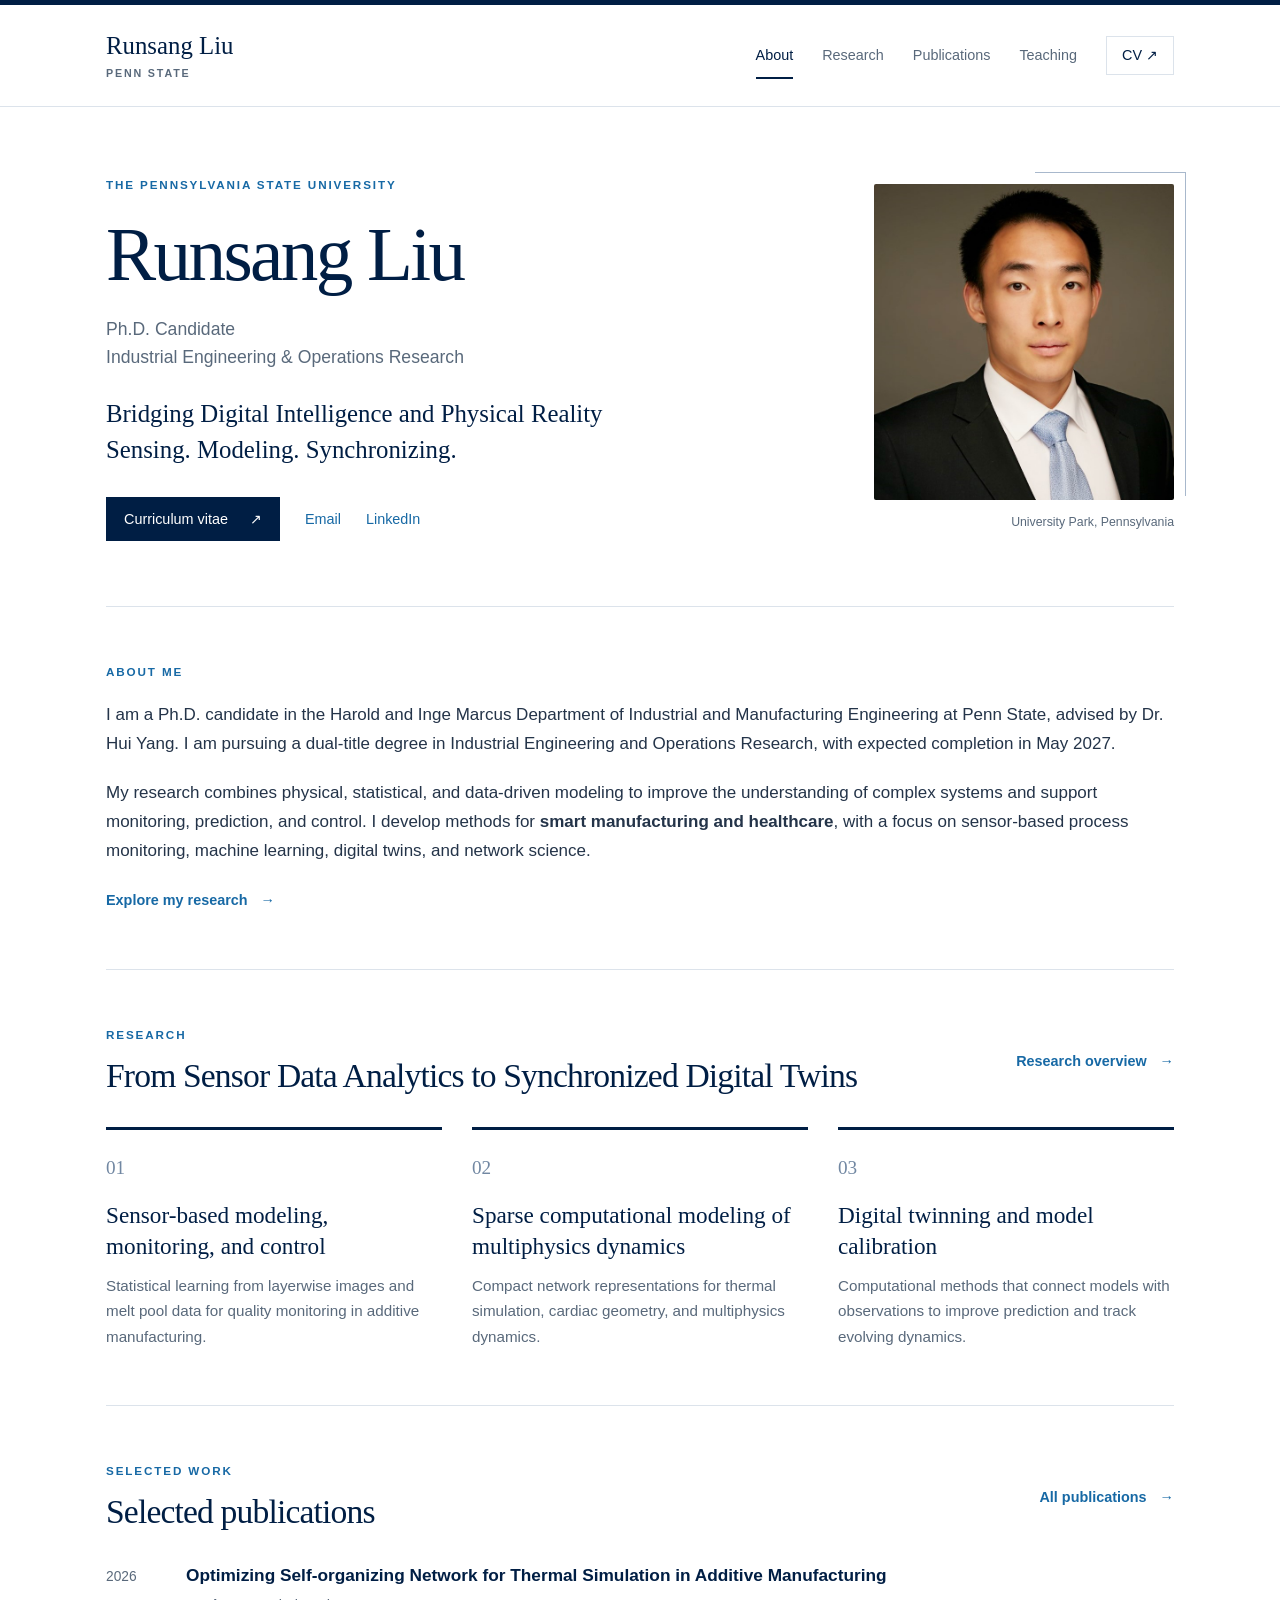
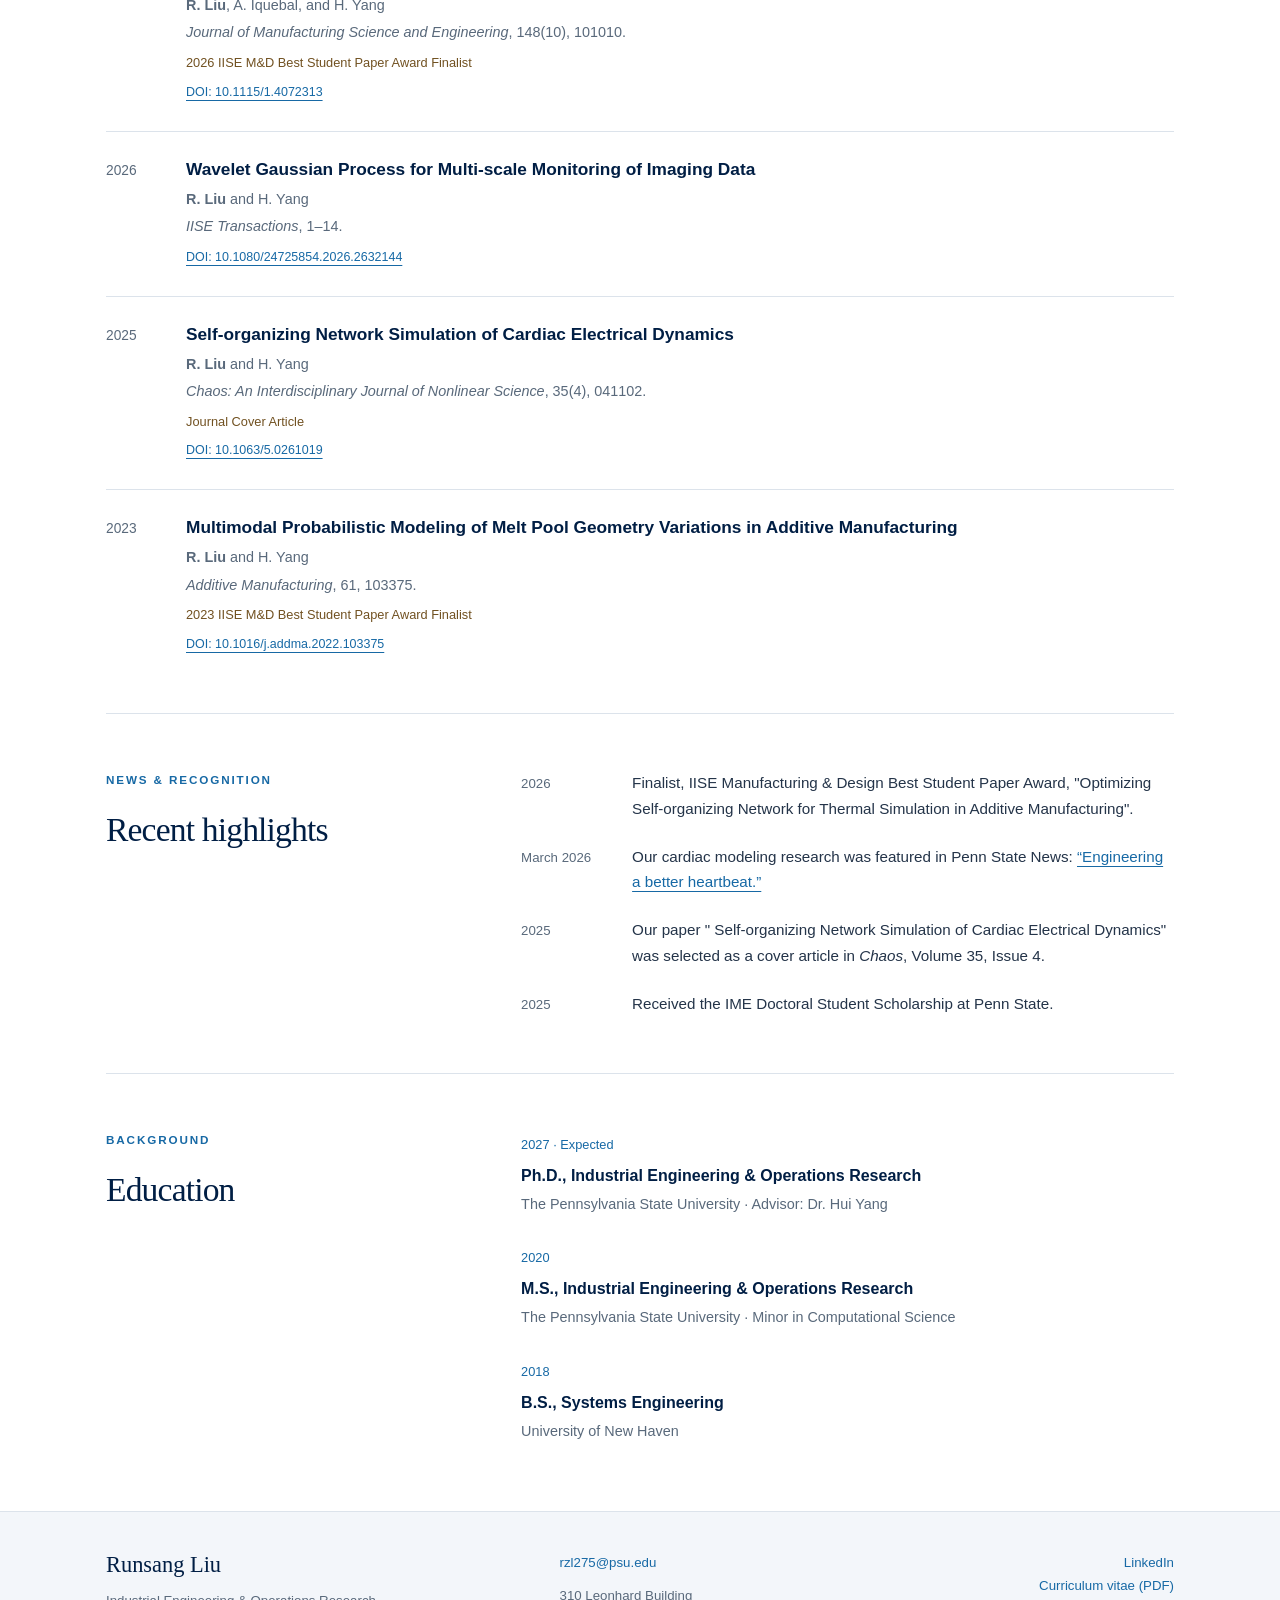
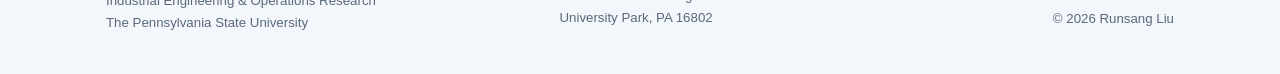
==== index.html @ e6d88a5a "Update opening tagline on homepage" ====
<!doctype html>
<html lang="en"><head><meta charset="utf-8"><meta name="viewport" content="width=device-width,initial-scale=1"><meta name="description" content="Runsang Liu is a Ph.D. candidate at Penn State working on computational modeling, smart manufacturing, and digital twins."><meta name="theme-color" content="#001e44"><title>About | Runsang Liu</title><link rel="canonical" href="https://runsangliu.github.io/"><link rel="icon" type="image/svg+xml" href="data:image/svg+xml,%3Csvg xmlns='http://www.w3.org/2000/svg' viewBox='0 0 64 64'%3E%3Crect width='64' height='64' rx='10' fill='%23001e44'/%3E%3Ctext x='32' y='43' text-anchor='middle' font-family='Georgia' font-size='34' fill='white'%3ERL%3C/text%3E%3C/svg%3E"><link rel="stylesheet" href="styles.css"></head>
<body><a class="skip" href="#main">Skip to content</a><header class="site-header"><div class="container header-inner"><a class="wordmark" href="index.html">Runsang Liu<span>PENN STATE</span></a><nav aria-label="Main navigation"><a href="index.html" aria-current="page">About</a><a href="research.html">Research</a><a href="publications.html">Publications</a><a href="teaching.html">Teaching</a><a class="nav-cv" href="assets/Runsang_Liu_CV.pdf">CV <span aria-hidden="true">↗</span></a></nav></div></header><main id="main" class="container">
<section class="hero"><div class="hero-copy"><p class="eyebrow">THE PENNSYLVANIA STATE UNIVERSITY</p><h1>Runsang Liu</h1><p class="role">Ph.D. Candidate<br>Industrial Engineering &amp; Operations Research</p><p class="hero-summary">Bridging Digital Intelligence and Physical Reality<br>Sensing. Modeling. Synchronizing.</p><div class="profile-links"><a class="button" href="assets/Runsang_Liu_CV.pdf">Curriculum vitae <span aria-hidden="true">↗</span></a><a href="mailto:rzl275@psu.edu">Email</a><a href="https://www.linkedin.com/in/runsangliu">LinkedIn</a></div></div><figure class="portrait"><img src="assets/runsang-liu.jpg" alt="Portrait of Runsang Liu" width="786" height="746" fetchpriority="high"><figcaption>University Park, Pennsylvania</figcaption></figure></section>
<section class="section" aria-labelledby="about-heading"><p class="eyebrow" id="about-heading">ABOUT ME</p><div class="prose"><p>I am a Ph.D. candidate in the Harold and Inge Marcus Department of Industrial and Manufacturing Engineering at Penn State, advised by Dr. Hui Yang. I am pursuing a dual-title degree in Industrial Engineering and Operations Research, with expected completion in May 2027.</p><p>My research combines physical, statistical, and data-driven modeling to improve the understanding of complex systems and support monitoring, prediction, and control. I develop methods for <strong>smart manufacturing and healthcare</strong>, with a focus on sensor-based process monitoring, machine learning, digital twins, and network science.</p><a class="text-link" href="research.html">Explore my research <span aria-hidden="true">→</span></a></div></section>
<section class="section"><div class="section-heading"><div><p class="eyebrow">RESEARCH</p><h2>From Sensor Data Analytics to Synchronized Digital Twins</h2></div><a class="text-link" href="research.html">Research overview <span aria-hidden="true">→</span></a></div><div class="research-grid"><article><span class="index">01</span><h3><a href="research.html#manufacturing">Sensor-based modeling, monitoring, and control</a></h3><p>Statistical learning from layerwise images and melt pool data for quality monitoring in additive manufacturing.</p></article><article><span class="index">02</span><h3><a href="research.html#networks">Sparse computational modeling of multiphysics dynamics</a></h3><p>Compact network representations for thermal simulation, cardiac geometry, and multiphysics dynamics.</p></article><article><span class="index">03</span><h3><a href="research.html#twins">Digital twinning and model calibration</a></h3><p>Computational methods that connect models with observations to improve prediction and track evolving dynamics.</p></article></div></section>
<section class="section"><div class="section-heading"><div><p class="eyebrow">SELECTED WORK</p><h2>Selected publications</h2></div><a class="text-link" href="publications.html">All publications <span aria-hidden="true">→</span></a></div><ul class="publications"><li class="publication"><span class="pub-year">2026</span><div><h3><a href="https://doi.org/10.1115/1.4072313">Optimizing Self-organizing Network for Thermal Simulation in Additive Manufacturing</a></h3><p class="authors"><strong>R. Liu</strong>, A. Iquebal, and H. Yang</p><p class="venue"><em>Journal of Manufacturing Science and Engineering</em>, 148(10), 101010.</p><p class=recognition>2026 IISE M&D Best Student Paper Award Finalist</p><a class=doi href=https://doi.org/10.1115/1.4072313>DOI: 10.1115/1.4072313</a></div></li><li class="publication"><span class="pub-year">2026</span><div><h3><a href="https://doi.org/10.1080/24725854.2026.2632144">Wavelet Gaussian Process for Multi-scale Monitoring of Imaging Data</a></h3><p class="authors"><strong>R. Liu</strong> and H. Yang</p><p class="venue"><em>IISE Transactions</em>, 1–14.</p><a class=doi href=https://doi.org/10.1080/24725854.2026.2632144>DOI: 10.1080/24725854.2026.2632144</a></div></li><li class="publication"><span class="pub-year">2025</span><div><h3><a href="https://doi.org/10.1063/5.0261019">Self-organizing Network Simulation of Cardiac Electrical Dynamics</a></h3><p class="authors"><strong>R. Liu</strong> and H. Yang</p><p class="venue"><em>Chaos: An Interdisciplinary Journal of Nonlinear Science</em>, 35(4), 041102.</p><p class=recognition>Journal Cover Article</p><a class=doi href=https://doi.org/10.1063/5.0261019>DOI: 10.1063/5.0261019</a></div></li><li class="publication"><span class="pub-year">2023</span><div><h3><a href="https://doi.org/10.1016/j.addma.2022.103375">Multimodal Probabilistic Modeling of Melt Pool Geometry Variations in Additive Manufacturing</a></h3><p class="authors"><strong>R. Liu</strong> and H. Yang</p><p class="venue"><em>Additive Manufacturing</em>, 61, 103375.</p><p class=recognition>2023 IISE M&D Best Student Paper Award Finalist</p><a class=doi href=https://doi.org/10.1016/j.addma.2022.103375>DOI: 10.1016/j.addma.2022.103375</a></div></li></ul></section>
<section class="split-section updates"><div><p class="eyebrow">NEWS &amp; RECOGNITION</p><h2>Recent highlights</h2></div><ul class="news-list"><li><time>2026</time><p>Finalist, IISE Manufacturing &amp; Design Best Student Paper Award, "Optimizing Self-organizing Network for Thermal Simulation in Additive Manufacturing".</p></li><li><time datetime="2026-03">March 2026</time><p>Our cardiac modeling research was featured in Penn State News: <a href="https://news.engr.psu.edu/2026/yang-hui-digital-twin-heart-simulation.aspx">“Engineering a better heartbeat.”</a></p></li><li><time>2025</time><p>Our paper "
Self-organizing Network Simulation of Cardiac Electrical Dynamics" was selected as a cover article in <em>Chaos</em>, Volume 35, Issue 4.</p></li><li><time>2025</time><p>Received the IME Doctoral Student Scholarship at Penn State.</p></li></ul></section>
<section class="split-section education"><div><p class="eyebrow">BACKGROUND</p><h2>Education</h2></div><div><div class="education-row"><span>2027 · Expected</span><h3>Ph.D., Industrial Engineering &amp; Operations Research</h3><p>The Pennsylvania State University · Advisor: Dr. Hui Yang</p></div><div class="education-row"><span>2020</span><h3>M.S., Industrial Engineering &amp; Operations Research</h3><p>The Pennsylvania State University · Minor in Computational Science</p></div><div class="education-row"><span>2018</span><h3>B.S., Systems Engineering</h3><p>University of New Haven</p></div></div></section></main><footer><div class="container footer-inner"><div><a class="footer-name" href="index.html">Runsang Liu</a><p>Industrial Engineering &amp; Operations Research<br>The Pennsylvania State University</p></div><div><a href="mailto:rzl275@psu.edu">rzl275@psu.edu</a><p>310 Leonhard Building<br>University Park, PA 16802</p></div><div class="footer-meta"><a href="https://www.linkedin.com/in/runsangliu">LinkedIn</a><br><a href="assets/Runsang_Liu_CV.pdf">Curriculum vitae (PDF)</a><p>© 2026 Runsang Liu</p></div></div></footer></body></html>
---- styles.css ----
:root{--navy:#001e44;--blue:#1769a5;--ink:#243449;--muted:#59697b;--line:#dce3eb;--wash:#f3f6fa;--white:#fff}*{box-sizing:border-box}html{scroll-behavior:smooth;scroll-padding-top:28px}body{margin:0;background:var(--white);color:var(--ink);font-family:Arial,Helvetica,sans-serif;font-size:17px;line-height:1.7;-webkit-font-smoothing:antialiased}a{color:var(--blue);text-underline-offset:4px}a:hover{color:var(--navy)}a:focus-visible{outline:3px solid #377fb8;outline-offset:5px}h1,h2,h3,p{margin-top:0}h1,h2{font-family:Georgia,'Times New Roman',serif;font-weight:400;color:var(--navy)}h1{font-size:clamp(2.8rem,5.2vw,4.5rem);letter-spacing:-.035em;line-height:1.1;margin-bottom:22px}h2{font-size:2.1rem;line-height:1.25;letter-spacing:-.025em;margin-bottom:22px}h3{color:var(--navy);font-size:1.15rem;line-height:1.45;margin-bottom:10px}p{margin-bottom:20px}.container{max-width:1140px;margin:auto;padding:0 36px}.skip{position:absolute;left:16px;top:-90px;background:white;padding:12px;z-index:9}.skip:focus{top:12px}.site-header{border-top:5px solid var(--navy);border-bottom:1px solid var(--line)}.header-inner{min-height:101px;display:flex;align-items:center;justify-content:space-between;gap:24px}.wordmark{font-family:Georgia,serif;font-size:1.55rem;color:var(--navy);text-decoration:none;line-height:1.1}.wordmark span{display:block;margin-top:8px;font:600 .67rem Arial,sans-serif;letter-spacing:.17em;color:var(--muted)}nav{display:flex;align-items:center;gap:29px}nav a{font-size:.9rem;text-decoration:none;color:var(--muted);padding:9px 0}nav a[aria-current]{color:var(--navy);box-shadow:0 2px var(--navy)}nav .nav-cv{border:1px solid var(--line);padding:6px 15px;color:var(--navy)}.hero{display:grid;grid-template-columns:1fr 300px;gap:75px;align-items:center;padding:68px 0 65px}.eyebrow{font-size:.73rem;font-weight:700;letter-spacing:.16em;color:var(--blue);margin-bottom:19px}.hero h1{font-size:4.7rem;margin-bottom:18px}.role{font-size:1.1rem;line-height:1.6;color:var(--muted);margin-bottom:25px}.hero-summary{font-family:Georgia,serif;font-size:1.55rem;line-height:1.45;color:var(--navy);margin-bottom:29px}.profile-links{display:flex;gap:25px;align-items:center;font-size:.9rem}.profile-links>a:not(.button){text-decoration:none}.button{display:inline-flex;gap:22px;align-items:center;background:var(--navy);color:white;padding:10px 18px;text-decoration:none;font-size:.9rem}.button:hover{color:white;background:var(--blue)}.portrait{margin:0;position:relative}.portrait img{display:block;width:100%;height:316px;object-fit:cover;object-position:50% 38%;border-radius:2px}.portrait:before{content:'';position:absolute;top:-12px;right:-12px;bottom:37px;width:50%;border-top:1px solid #a8b8cc;border-right:1px solid #a8b8cc;z-index:-1}.portrait figcaption{font-size:.77rem;color:var(--muted);margin-top:12px;text-align:right}.split-section{display:grid;grid-template-columns:34% 1fr;gap:52px;border-top:1px solid var(--line);padding:56px 0}.about h2{font-size:1.95rem}.prose p:last-child{margin-bottom:0}.prose strong{font-weight:600}.text-link{font-size:.9rem;font-weight:600;text-decoration:none;display:inline-block}.text-link span{margin-left:9px}.section{padding:55px 0;border-top:1px solid var(--line)}.section-heading{display:flex;align-items:center;justify-content:space-between;gap:20px;margin-bottom:30px}.section-heading h2{margin-bottom:0}.section-heading .eyebrow{margin-bottom:10px}.research-grid{display:grid;grid-template-columns:repeat(3,1fr);gap:30px}.research-grid article{border-top:3px solid var(--navy);padding-top:22px}.index{font-family:Georgia,serif;font-size:1.2rem;color:#7187a2;display:block;margin-bottom:15px}.research-grid h3{font-family:Georgia,serif;font-weight:400;font-size:1.45rem;line-height:1.35}.research-grid h3 a{color:var(--navy);text-decoration:none}.research-grid h3 a:hover{text-decoration:underline}.research-grid p{font-size:.95rem;color:var(--muted);margin-bottom:0}.publications{list-style:none;margin:0;padding:0}.publication{display:grid;grid-template-columns:58px 1fr;gap:22px;border-bottom:1px solid var(--line);padding:25px 0}.publication:first-child{padding-top:0}.publication:last-child{border-bottom:0;padding-bottom:0}.pub-year{font-size:.86rem;color:var(--muted);padding-top:2px;font-variant-numeric:tabular-nums}.publication h3{font-size:1.08rem;margin-bottom:5px}.publication h3 a{color:var(--navy);text-decoration:none}.publication h3 a:hover{text-decoration:underline}.publication p{font-size:.9rem;margin-bottom:3px}.authors{color:var(--muted)}.venue{color:var(--muted)}.publication .recognition{font-size:.8rem;color:#715121;margin-top:7px}.doi{font-size:.78rem;overflow-wrap:anywhere}.news-list{padding:0;list-style:none;margin:0}.news-list li{display:grid;grid-template-columns:91px 1fr;gap:20px;margin-bottom:22px}.news-list li:last-child{margin:0}.news-list time{font-size:.83rem;color:var(--muted);padding-top:3px}.news-list p{margin:0;font-size:.95rem}.education-row{margin-bottom:27px}.education-row:last-child{margin:0}.education-row>span{font-size:.8rem;color:var(--blue)}.education-row h3{font-size:1rem;margin:5px 0}.education-row p{font-size:.9rem;margin:0;color:var(--muted)}footer{background:var(--wash);border-top:1px solid var(--line);margin-top:12px;padding:40px 0}.footer-inner{display:grid;grid-template-columns:1.3fr 1fr .8fr;gap:35px;font-size:.83rem}.footer-name{font:1.4rem Georgia,serif;text-decoration:none;color:var(--navy)}footer p{color:var(--muted);margin:10px 0 0;line-height:1.65}footer a{text-decoration:none}.footer-meta{text-align:right}.page-intro{padding:65px 0 42px;max-width:870px}.page-intro h1{font-size:3.5rem}.lead{font-size:1.15rem;line-height:1.65;color:var(--muted);max-width:740px;margin-bottom:20px}.section-nav{border-top:1px solid var(--line);padding:15px 0;gap:35px;flex-wrap:wrap}.section-nav a{color:var(--blue);font-size:.88rem}.research-detail{padding:55px 0}.research-detail h2{font-size:1.85rem}.topic-label{font-size:.72rem;letter-spacing:.08em;color:var(--muted);line-height:1.8}.prose h3{margin-top:27px}.prose>h3:first-child{margin-top:0}.funding{font-size:.85rem;background:var(--wash);border-left:2px solid #9fb3cc;padding:15px 18px;margin-top:24px}.related{border-top:1px solid var(--line);padding-top:20px;margin-top:26px}.related>span{font-size:.73rem;text-transform:uppercase;font-weight:700;letter-spacing:.09em;color:var(--muted);display:block;margin-bottom:9px}.related a{display:block;font-size:.86rem;margin-bottom:9px;text-decoration:none}.related p{font-size:.9rem;margin-bottom:10px}.count{font:1.9rem Georgia,serif;color:#73839a}.course{margin-bottom:29px;padding-bottom:29px;border-bottom:1px solid var(--line)}.course:last-child{margin:0;padding:0;border:0}.course-meta{font-size:.72rem;letter-spacing:.07em;color:var(--blue);display:block;margin-bottom:10px}.course p{margin-bottom:0}.detail-list{padding-left:19px}.detail-list li{margin-bottom:19px}section[id]{scroll-margin-top:25px}@media(max-width:850px){.hero{gap:35px;grid-template-columns:1fr 245px}.hero h1{font-size:3.8rem}.portrait img{height:280px}.split-section{gap:30px;grid-template-columns:31% 1fr}.research-grid{gap:23px}.research-grid h3{font-size:1.3rem}.header-inner{gap:20px}nav{gap:19px}}@media(max-width:640px){body{font-size:16px}.container{padding:0 23px}.header-inner{padding-top:22px;padding-bottom:15px;flex-direction:column;align-items:flex-start;gap:14px}.wordmark span{display:inline-block;margin-left:14px;font-size:.62rem}nav{width:100%;gap:0;justify-content:space-between;flex-wrap:wrap}nav a{font-size:.83rem}.hero{padding:40px 0;grid-template-columns:1fr;gap:32px}.hero h1{font-size:3.5rem}.hero-summary{font-size:1.4rem}.portrait{width:min(100%,290px)}.portrait img{height:285px}.portrait figcaption{text-align:left}.profile-links{gap:20px;flex-wrap:wrap}.split-section{grid-template-columns:1fr;gap:20px;padding:37px 0}.split-section h2{margin-bottom:0}h2{font-size:1.8rem}.section{padding:37px 0}.section-heading{align-items:flex-start;flex-direction:column;gap:15px}.research-grid{grid-template-columns:1fr;gap:25px}.research-grid h3 br{display:none}.research-grid article{padding-top:15px}.index{margin-bottom:9px}.publication{grid-template-columns:40px 1fr;gap:13px}.pub-year{font-size:.78rem}.news-list li{grid-template-columns:76px 1fr;gap:13px}.footer-inner{grid-template-columns:1fr;gap:23px}.footer-meta{text-align:left}.page-intro{padding:42px 0 30px}.page-intro h1{font-size:2.65rem}.lead{font-size:1.05rem}.section-nav{justify-content:flex-start;gap:7px 24px}.count{display:none}.topic-label{margin-top:17px}.prose h3{margin-top:23px}}@media(prefers-reduced-motion:reduce){html{scroll-behavior:auto}}@media print{header,footer,.profile-links,.section-nav,.skip{display:none}.container{max-width:none;padding:0}body{font-size:11pt}h1{font-size:28pt!important}h2{font-size:20pt!important}.hero,.section,.split-section{padding:20px 0}.publication{break-inside:avoid}a{color:inherit;text-decoration:none}}
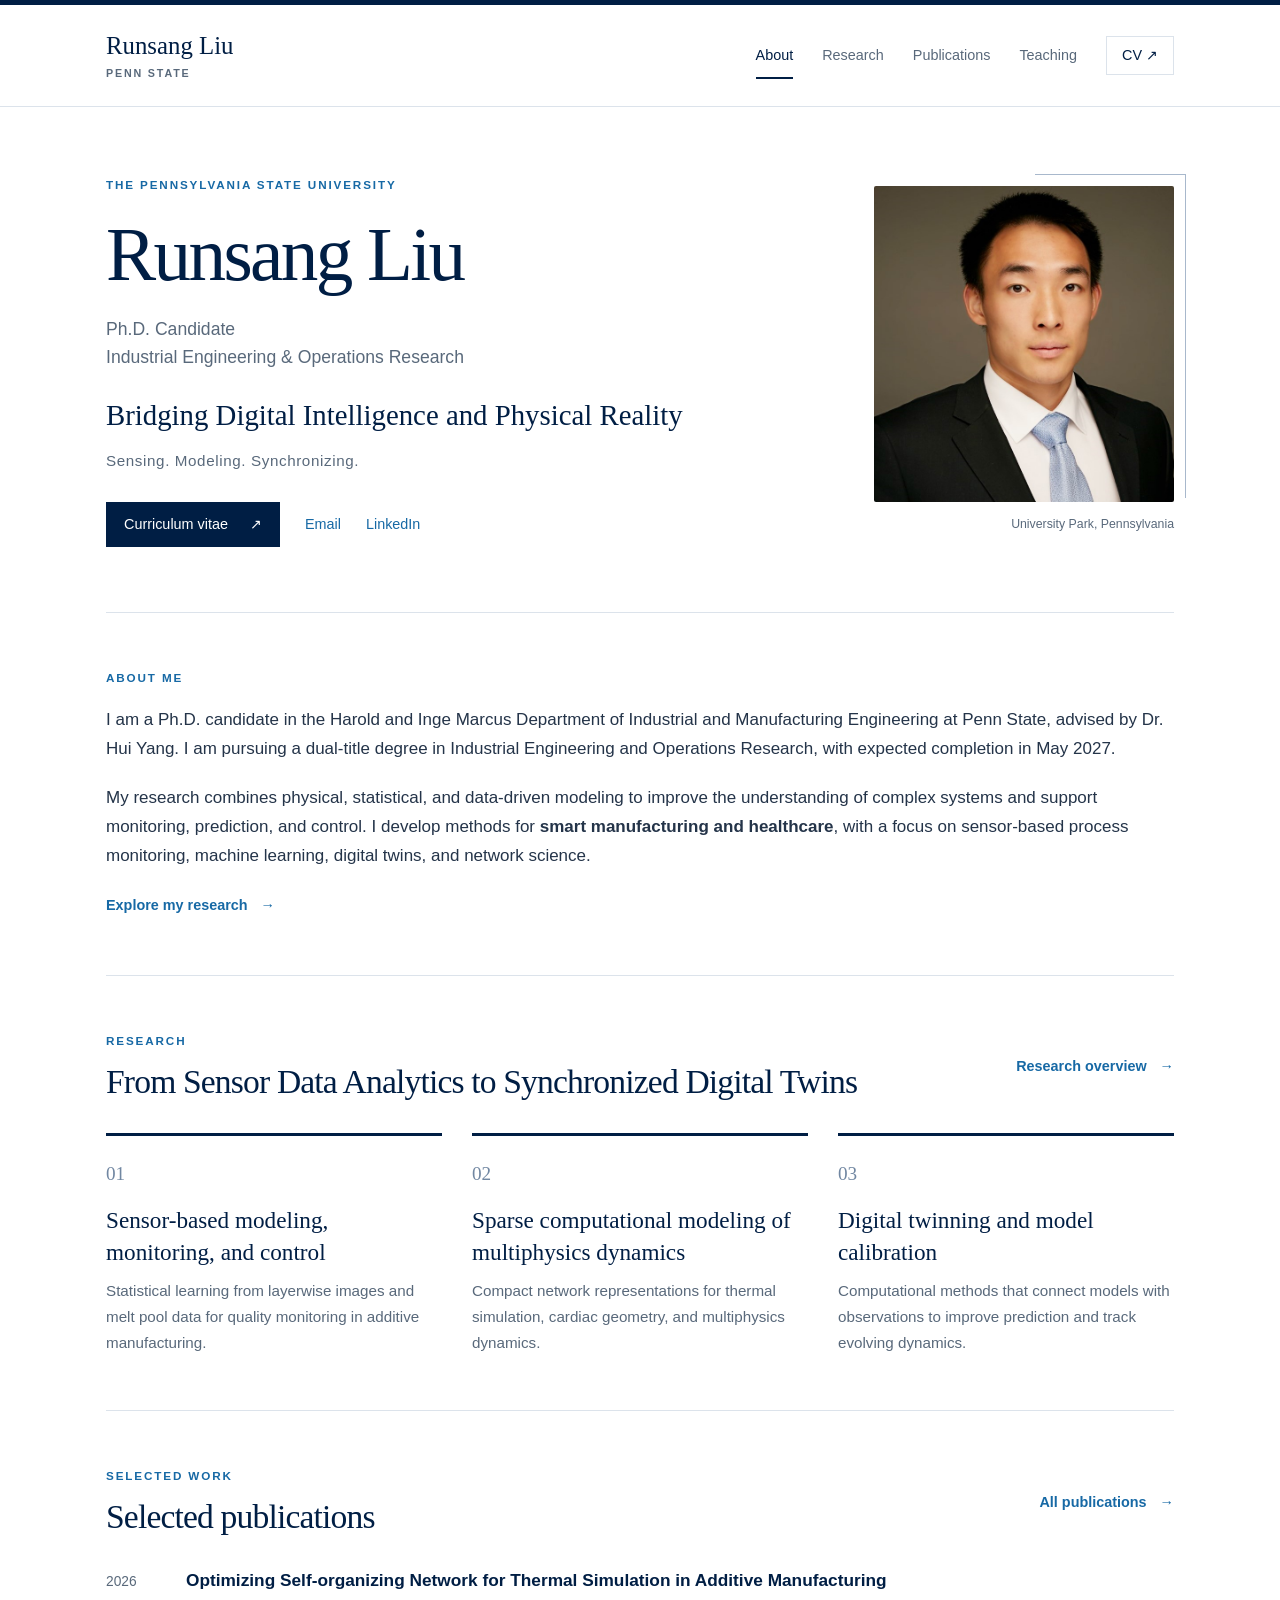
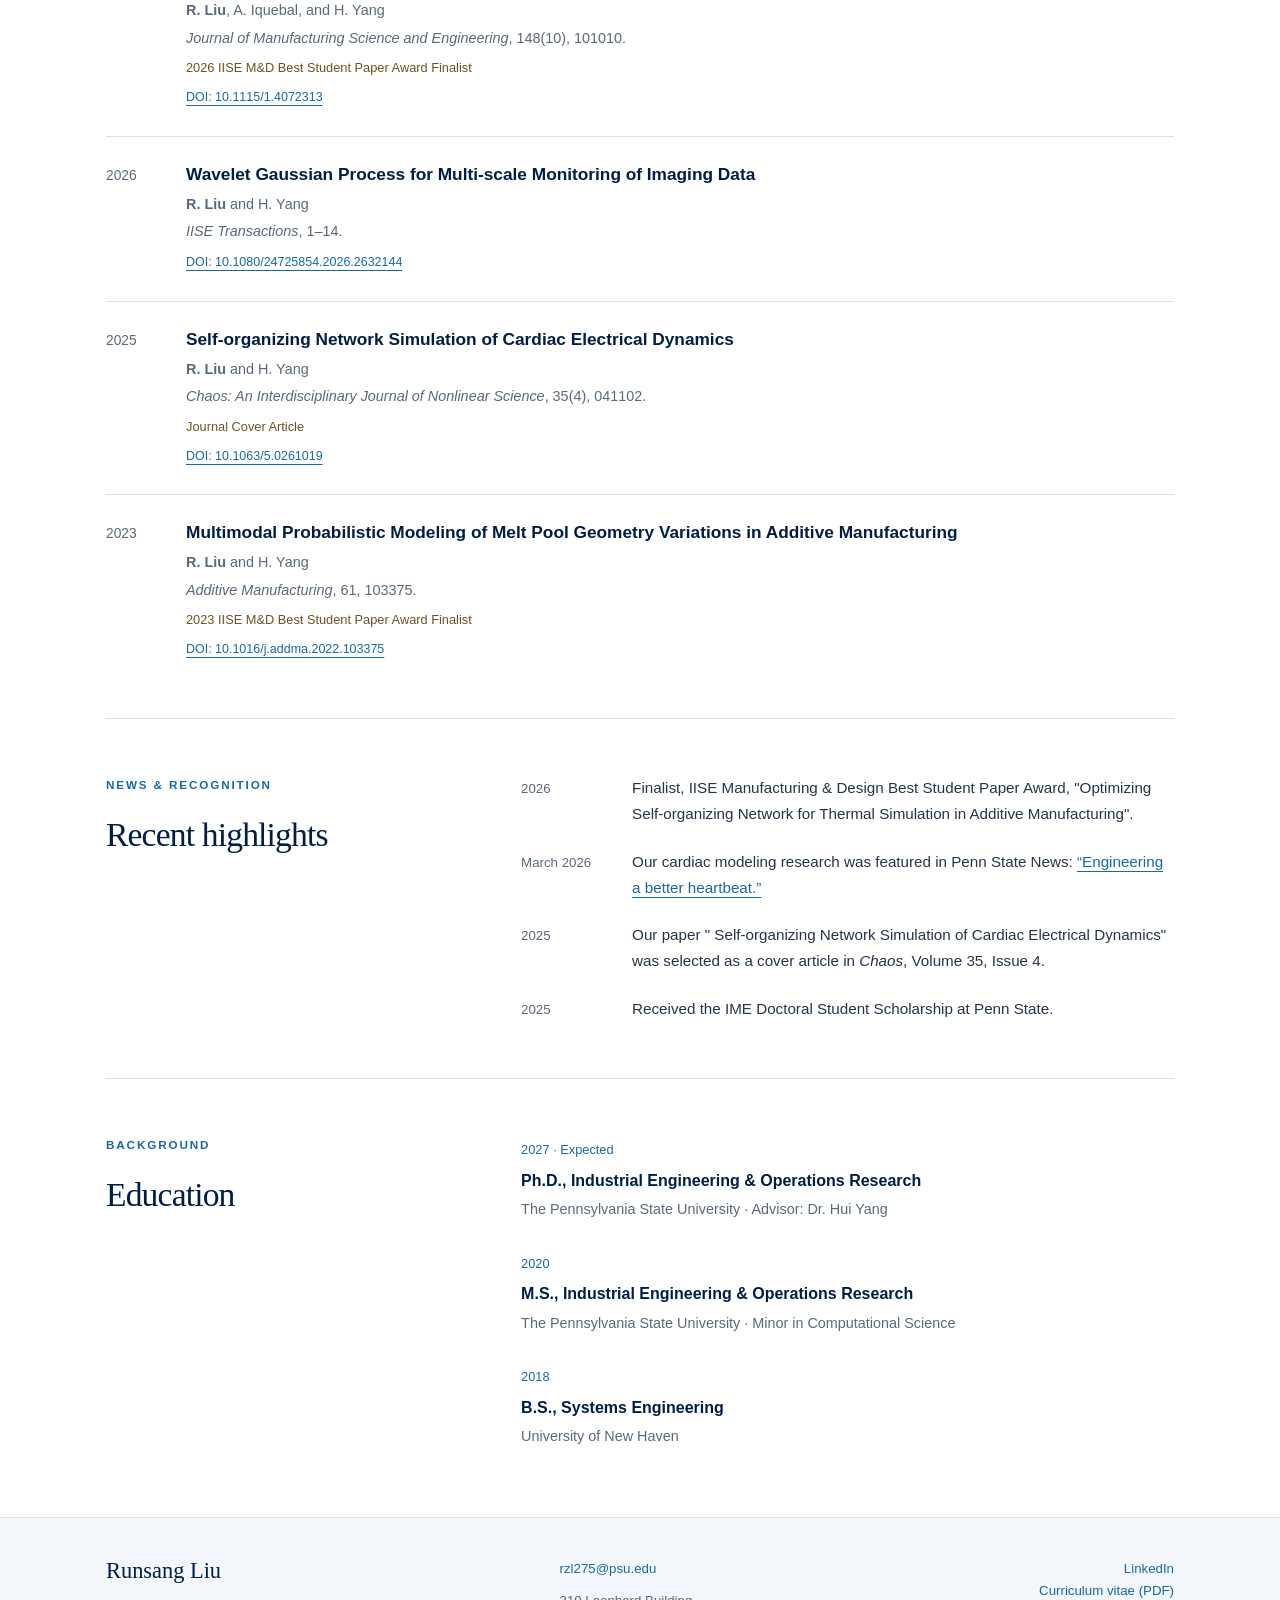
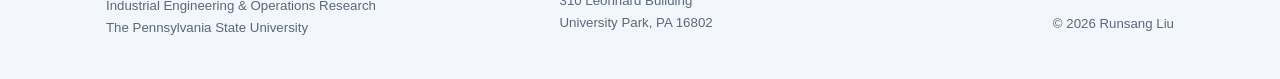
==== commit f477df22: "Apply separate styling to supporting hero tagline" ====
--- a/index.html
+++ b/index.html
@@ -1,7 +1,7 @@
 <!doctype html>
 <html lang="en"><head><meta charset="utf-8"><meta name="viewport" content="width=device-width,initial-scale=1"><meta name="description" content="Runsang Liu is a Ph.D. candidate at Penn State working on computational modeling, smart manufacturing, and digital twins."><meta name="theme-color" content="#001e44"><title>About | Runsang Liu</title><link rel="canonical" href="https://runsangliu.github.io/"><link rel="icon" type="image/svg+xml" href="data:image/svg+xml,%3Csvg xmlns='http://www.w3.org/2000/svg' viewBox='0 0 64 64'%3E%3Crect width='64' height='64' rx='10' fill='%23001e44'/%3E%3Ctext x='32' y='43' text-anchor='middle' font-family='Georgia' font-size='34' fill='white'%3ERL%3C/text%3E%3C/svg%3E"><link rel="stylesheet" href="styles.css"></head>
 <body><a class="skip" href="#main">Skip to content</a><header class="site-header"><div class="container header-inner"><a class="wordmark" href="index.html">Runsang Liu<span>PENN STATE</span></a><nav aria-label="Main navigation"><a href="index.html" aria-current="page">About</a><a href="research.html">Research</a><a href="publications.html">Publications</a><a href="teaching.html">Teaching</a><a class="nav-cv" href="assets/Runsang_Liu_CV.pdf">CV <span aria-hidden="true">↗</span></a></nav></div></header><main id="main" class="container">
-<section class="hero"><div class="hero-copy"><p class="eyebrow">THE PENNSYLVANIA STATE UNIVERSITY</p><h1>Runsang Liu</h1><p class="role">Ph.D. Candidate<br>Industrial Engineering &amp; Operations Research</p><p class="hero-summary">Bridging Digital Intelligence and Physical Reality<br>Sensing. Modeling. Synchronizing.</p><div class="profile-links"><a class="button" href="assets/Runsang_Liu_CV.pdf">Curriculum vitae <span aria-hidden="true">↗</span></a><a href="mailto:rzl275@psu.edu">Email</a><a href="https://www.linkedin.com/in/runsangliu">LinkedIn</a></div></div><figure class="portrait"><img src="assets/runsang-liu.jpg" alt="Portrait of Runsang Liu" width="786" height="746" fetchpriority="high"><figcaption>University Park, Pennsylvania</figcaption></figure></section>
+<section class="hero"><div class="hero-copy"><p class="eyebrow">THE PENNSYLVANIA STATE UNIVERSITY</p><h1>Runsang Liu</h1><p class="role">Ph.D. Candidate<br>Industrial Engineering &amp; Operations Research</p><p class="hero-summary">Bridging Digital Intelligence and Physical Reality<span class="hero-tagline">Sensing. Modeling. Synchronizing.</span></p><div class="profile-links"><a class="button" href="assets/Runsang_Liu_CV.pdf">Curriculum vitae <span aria-hidden="true">↗</span></a><a href="mailto:rzl275@psu.edu">Email</a><a href="https://www.linkedin.com/in/runsangliu">LinkedIn</a></div></div><figure class="portrait"><img src="assets/runsang-liu.jpg" alt="Portrait of Runsang Liu" width="786" height="746" fetchpriority="high"><figcaption>University Park, Pennsylvania</figcaption></figure></section>
 <section class="section" aria-labelledby="about-heading"><p class="eyebrow" id="about-heading">ABOUT ME</p><div class="prose"><p>I am a Ph.D. candidate in the Harold and Inge Marcus Department of Industrial and Manufacturing Engineering at Penn State, advised by Dr. Hui Yang. I am pursuing a dual-title degree in Industrial Engineering and Operations Research, with expected completion in May 2027.</p><p>My research combines physical, statistical, and data-driven modeling to improve the understanding of complex systems and support monitoring, prediction, and control. I develop methods for <strong>smart manufacturing and healthcare</strong>, with a focus on sensor-based process monitoring, machine learning, digital twins, and network science.</p><a class="text-link" href="research.html">Explore my research <span aria-hidden="true">→</span></a></div></section>
 <section class="section"><div class="section-heading"><div><p class="eyebrow">RESEARCH</p><h2>From Sensor Data Analytics to Synchronized Digital Twins</h2></div><a class="text-link" href="research.html">Research overview <span aria-hidden="true">→</span></a></div><div class="research-grid"><article><span class="index">01</span><h3><a href="research.html#manufacturing">Sensor-based modeling, monitoring, and control</a></h3><p>Statistical learning from layerwise images and melt pool data for quality monitoring in additive manufacturing.</p></article><article><span class="index">02</span><h3><a href="research.html#networks">Sparse computational modeling of multiphysics dynamics</a></h3><p>Compact network representations for thermal simulation, cardiac geometry, and multiphysics dynamics.</p></article><article><span class="index">03</span><h3><a href="research.html#twins">Digital twinning and model calibration</a></h3><p>Computational methods that connect models with observations to improve prediction and track evolving dynamics.</p></article></div></section>
 <section class="section"><div class="section-heading"><div><p class="eyebrow">SELECTED WORK</p><h2>Selected publications</h2></div><a class="text-link" href="publications.html">All publications <span aria-hidden="true">→</span></a></div><ul class="publications"><li class="publication"><span class="pub-year">2026</span><div><h3><a href="https://doi.org/10.1115/1.4072313">Optimizing Self-organizing Network for Thermal Simulation in Additive Manufacturing</a></h3><p class="authors"><strong>R. Liu</strong>, A. Iquebal, and H. Yang</p><p class="venue"><em>Journal of Manufacturing Science and Engineering</em>, 148(10), 101010.</p><p class=recognition>2026 IISE M&D Best Student Paper Award Finalist</p><a class=doi href=https://doi.org/10.1115/1.4072313>DOI: 10.1115/1.4072313</a></div></li><li class="publication"><span class="pub-year">2026</span><div><h3><a href="https://doi.org/10.1080/24725854.2026.2632144">Wavelet Gaussian Process for Multi-scale Monitoring of Imaging Data</a></h3><p class="authors"><strong>R. Liu</strong> and H. Yang</p><p class="venue"><em>IISE Transactions</em>, 1–14.</p><a class=doi href=https://doi.org/10.1080/24725854.2026.2632144>DOI: 10.1080/24725854.2026.2632144</a></div></li><li class="publication"><span class="pub-year">2025</span><div><h3><a href="https://doi.org/10.1063/5.0261019">Self-organizing Network Simulation of Cardiac Electrical Dynamics</a></h3><p class="authors"><strong>R. Liu</strong> and H. Yang</p><p class="venue"><em>Chaos: An Interdisciplinary Journal of Nonlinear Science</em>, 35(4), 041102.</p><p class=recognition>Journal Cover Article</p><a class=doi href=https://doi.org/10.1063/5.0261019>DOI: 10.1063/5.0261019</a></div></li><li class="publication"><span class="pub-year">2023</span><div><h3><a href="https://doi.org/10.1016/j.addma.2022.103375">Multimodal Probabilistic Modeling of Melt Pool Geometry Variations in Additive Manufacturing</a></h3><p class="authors"><strong>R. Liu</strong> and H. Yang</p><p class="venue"><em>Additive Manufacturing</em>, 61, 103375.</p><p class=recognition>2023 IISE M&D Best Student Paper Award Finalist</p><a class=doi href=https://doi.org/10.1016/j.addma.2022.103375>DOI: 10.1016/j.addma.2022.103375</a></div></li></ul></section>
--- a/styles.css
+++ b/styles.css
@@ -1,2 +1,2 @@
 
-:root{--navy:#001e44;--blue:#1769a5;--ink:#243449;--muted:#59697b;--line:#dce3eb;--wash:#f3f6fa;--white:#fff}*{box-sizing:border-box}html{scroll-behavior:smooth;scroll-padding-top:28px}body{margin:0;background:var(--white);color:var(--ink);font-family:Arial,Helvetica,sans-serif;font-size:17px;line-height:1.7;-webkit-font-smoothing:antialiased}a{color:var(--blue);text-underline-offset:4px}a:hover{color:var(--navy)}a:focus-visible{outline:3px solid #377fb8;outline-offset:5px}h1,h2,h3,p{margin-top:0}h1,h2{font-family:Georgia,'Times New Roman',serif;font-weight:400;color:var(--navy)}h1{font-size:clamp(2.8rem,5.2vw,4.5rem);letter-spacing:-.035em;line-height:1.1;margin-bottom:22px}h2{font-size:2.1rem;line-height:1.25;letter-spacing:-.025em;margin-bottom:22px}h3{color:var(--navy);font-size:1.15rem;line-height:1.45;margin-bottom:10px}p{margin-bottom:20px}.container{max-width:1140px;margin:auto;padding:0 36px}.skip{position:absolute;left:16px;top:-90px;background:white;padding:12px;z-index:9}.skip:focus{top:12px}.site-header{border-top:5px solid var(--navy);border-bottom:1px solid var(--line)}.header-inner{min-height:101px;display:flex;align-items:center;justify-content:space-between;gap:24px}.wordmark{font-family:Georgia,serif;font-size:1.55rem;color:var(--navy);text-decoration:none;line-height:1.1}.wordmark span{display:block;margin-top:8px;font:600 .67rem Arial,sans-serif;letter-spacing:.17em;color:var(--muted)}nav{display:flex;align-items:center;gap:29px}nav a{font-size:.9rem;text-decoration:none;color:var(--muted);padding:9px 0}nav a[aria-current]{color:var(--navy);box-shadow:0 2px var(--navy)}nav .nav-cv{border:1px solid var(--line);padding:6px 15px;color:var(--navy)}.hero{display:grid;grid-template-columns:1fr 300px;gap:75px;align-items:center;padding:68px 0 65px}.eyebrow{font-size:.73rem;font-weight:700;letter-spacing:.16em;color:var(--blue);margin-bottom:19px}.hero h1{font-size:4.7rem;margin-bottom:18px}.role{font-size:1.1rem;line-height:1.6;color:var(--muted);margin-bottom:25px}.hero-summary{font-family:Georgia,serif;font-size:1.55rem;line-height:1.45;color:var(--navy);margin-bottom:29px}.profile-links{display:flex;gap:25px;align-items:center;font-size:.9rem}.profile-links>a:not(.button){text-decoration:none}.button{display:inline-flex;gap:22px;align-items:center;background:var(--navy);color:white;padding:10px 18px;text-decoration:none;font-size:.9rem}.button:hover{color:white;background:var(--blue)}.portrait{margin:0;position:relative}.portrait img{display:block;width:100%;height:316px;object-fit:cover;object-position:50% 38%;border-radius:2px}.portrait:before{content:'';position:absolute;top:-12px;right:-12px;bottom:37px;width:50%;border-top:1px solid #a8b8cc;border-right:1px solid #a8b8cc;z-index:-1}.portrait figcaption{font-size:.77rem;color:var(--muted);margin-top:12px;text-align:right}.split-section{display:grid;grid-template-columns:34% 1fr;gap:52px;border-top:1px solid var(--line);padding:56px 0}.about h2{font-size:1.95rem}.prose p:last-child{margin-bottom:0}.prose strong{font-weight:600}.text-link{font-size:.9rem;font-weight:600;text-decoration:none;display:inline-block}.text-link span{margin-left:9px}.section{padding:55px 0;border-top:1px solid var(--line)}.section-heading{display:flex;align-items:center;justify-content:space-between;gap:20px;margin-bottom:30px}.section-heading h2{margin-bottom:0}.section-heading .eyebrow{margin-bottom:10px}.research-grid{display:grid;grid-template-columns:repeat(3,1fr);gap:30px}.research-grid article{border-top:3px solid var(--navy);padding-top:22px}.index{font-family:Georgia,serif;font-size:1.2rem;color:#7187a2;display:block;margin-bottom:15px}.research-grid h3{font-family:Georgia,serif;font-weight:400;font-size:1.45rem;line-height:1.35}.research-grid h3 a{color:var(--navy);text-decoration:none}.research-grid h3 a:hover{text-decoration:underline}.research-grid p{font-size:.95rem;color:var(--muted);margin-bottom:0}.publications{list-style:none;margin:0;padding:0}.publication{display:grid;grid-template-columns:58px 1fr;gap:22px;border-bottom:1px solid var(--line);padding:25px 0}.publication:first-child{padding-top:0}.publication:last-child{border-bottom:0;padding-bottom:0}.pub-year{font-size:.86rem;color:var(--muted);padding-top:2px;font-variant-numeric:tabular-nums}.publication h3{font-size:1.08rem;margin-bottom:5px}.publication h3 a{color:var(--navy);text-decoration:none}.publication h3 a:hover{text-decoration:underline}.publication p{font-size:.9rem;margin-bottom:3px}.authors{color:var(--muted)}.venue{color:var(--muted)}.publication .recognition{font-size:.8rem;color:#715121;margin-top:7px}.doi{font-size:.78rem;overflow-wrap:anywhere}.news-list{padding:0;list-style:none;margin:0}.news-list li{display:grid;grid-template-columns:91px 1fr;gap:20px;margin-bottom:22px}.news-list li:last-child{margin:0}.news-list time{font-size:.83rem;color:var(--muted);padding-top:3px}.news-list p{margin:0;font-size:.95rem}.education-row{margin-bottom:27px}.education-row:last-child{margin:0}.education-row>span{font-size:.8rem;color:var(--blue)}.education-row h3{font-size:1rem;margin:5px 0}.education-row p{font-size:.9rem;margin:0;color:var(--muted)}footer{background:var(--wash);border-top:1px solid var(--line);margin-top:12px;padding:40px 0}.footer-inner{display:grid;grid-template-columns:1.3fr 1fr .8fr;gap:35px;font-size:.83rem}.footer-name{font:1.4rem Georgia,serif;text-decoration:none;color:var(--navy)}footer p{color:var(--muted);margin:10px 0 0;line-height:1.65}footer a{text-decoration:none}.footer-meta{text-align:right}.page-intro{padding:65px 0 42px;max-width:870px}.page-intro h1{font-size:3.5rem}.lead{font-size:1.15rem;line-height:1.65;color:var(--muted);max-width:740px;margin-bottom:20px}.section-nav{border-top:1px solid var(--line);padding:15px 0;gap:35px;flex-wrap:wrap}.section-nav a{color:var(--blue);font-size:.88rem}.research-detail{padding:55px 0}.research-detail h2{font-size:1.85rem}.topic-label{font-size:.72rem;letter-spacing:.08em;color:var(--muted);line-height:1.8}.prose h3{margin-top:27px}.prose>h3:first-child{margin-top:0}.funding{font-size:.85rem;background:var(--wash);border-left:2px solid #9fb3cc;padding:15px 18px;margin-top:24px}.related{border-top:1px solid var(--line);padding-top:20px;margin-top:26px}.related>span{font-size:.73rem;text-transform:uppercase;font-weight:700;letter-spacing:.09em;color:var(--muted);display:block;margin-bottom:9px}.related a{display:block;font-size:.86rem;margin-bottom:9px;text-decoration:none}.related p{font-size:.9rem;margin-bottom:10px}.count{font:1.9rem Georgia,serif;color:#73839a}.course{margin-bottom:29px;padding-bottom:29px;border-bottom:1px solid var(--line)}.course:last-child{margin:0;padding:0;border:0}.course-meta{font-size:.72rem;letter-spacing:.07em;color:var(--blue);display:block;margin-bottom:10px}.course p{margin-bottom:0}.detail-list{padding-left:19px}.detail-list li{margin-bottom:19px}section[id]{scroll-margin-top:25px}@media(max-width:850px){.hero{gap:35px;grid-template-columns:1fr 245px}.hero h1{font-size:3.8rem}.portrait img{height:280px}.split-section{gap:30px;grid-template-columns:31% 1fr}.research-grid{gap:23px}.research-grid h3{font-size:1.3rem}.header-inner{gap:20px}nav{gap:19px}}@media(max-width:640px){body{font-size:16px}.container{padding:0 23px}.header-inner{padding-top:22px;padding-bottom:15px;flex-direction:column;align-items:flex-start;gap:14px}.wordmark span{display:inline-block;margin-left:14px;font-size:.62rem}nav{width:100%;gap:0;justify-content:space-between;flex-wrap:wrap}nav a{font-size:.83rem}.hero{padding:40px 0;grid-template-columns:1fr;gap:32px}.hero h1{font-size:3.5rem}.hero-summary{font-size:1.4rem}.portrait{width:min(100%,290px)}.portrait img{height:285px}.portrait figcaption{text-align:left}.profile-links{gap:20px;flex-wrap:wrap}.split-section{grid-template-columns:1fr;gap:20px;padding:37px 0}.split-section h2{margin-bottom:0}h2{font-size:1.8rem}.section{padding:37px 0}.section-heading{align-items:flex-start;flex-direction:column;gap:15px}.research-grid{grid-template-columns:1fr;gap:25px}.research-grid h3 br{display:none}.research-grid article{padding-top:15px}.index{margin-bottom:9px}.publication{grid-template-columns:40px 1fr;gap:13px}.pub-year{font-size:.78rem}.news-list li{grid-template-columns:76px 1fr;gap:13px}.footer-inner{grid-template-columns:1fr;gap:23px}.footer-meta{text-align:left}.page-intro{padding:42px 0 30px}.page-intro h1{font-size:2.65rem}.lead{font-size:1.05rem}.section-nav{justify-content:flex-start;gap:7px 24px}.count{display:none}.topic-label{margin-top:17px}.prose h3{margin-top:23px}}@media(prefers-reduced-motion:reduce){html{scroll-behavior:auto}}@media print{header,footer,.profile-links,.section-nav,.skip{display:none}.container{max-width:none;padding:0}body{font-size:11pt}h1{font-size:28pt!important}h2{font-size:20pt!important}.hero,.section,.split-section{padding:20px 0}.publication{break-inside:avoid}a{color:inherit;text-decoration:none}}
+:root{--navy:#001e44;--blue:#1769a5;--ink:#243449;--muted:#59697b;--line:#dce3eb;--wash:#f3f6fa;--white:#fff}*{box-sizing:border-box}html{scroll-behavior:smooth;scroll-padding-top:28px}body{margin:0;background:var(--white);color:var(--ink);font-family:Arial,Helvetica,sans-serif;font-size:17px;line-height:1.7;-webkit-font-smoothing:antialiased}a{color:var(--blue);text-underline-offset:4px}a:hover{color:var(--navy)}a:focus-visible{outline:3px solid #377fb8;outline-offset:5px}h1,h2,h3,p{margin-top:0}h1,h2{font-family:Georgia,'Times New Roman',serif;font-weight:400;color:var(--navy)}h1{font-size:clamp(2.8rem,5.2vw,4.5rem);letter-spacing:-.035em;line-height:1.1;margin-bottom:22px}h2{font-size:2.1rem;line-height:1.25;letter-spacing:-.025em;margin-bottom:22px}h3{color:var(--navy);font-size:1.15rem;line-height:1.45;margin-bottom:10px}p{margin-bottom:20px}.container{max-width:1140px;margin:auto;padding:0 36px}.skip{position:absolute;left:16px;top:-90px;background:white;padding:12px;z-index:9}.skip:focus{top:12px}.site-header{border-top:5px solid var(--navy);border-bottom:1px solid var(--line)}.header-inner{min-height:101px;display:flex;align-items:center;justify-content:space-between;gap:24px}.wordmark{font-family:Georgia,serif;font-size:1.55rem;color:var(--navy);text-decoration:none;line-height:1.1}.wordmark span{display:block;margin-top:8px;font:600 .67rem Arial,sans-serif;letter-spacing:.17em;color:var(--muted)}nav{display:flex;align-items:center;gap:29px}nav a{font-size:.9rem;text-decoration:none;color:var(--muted);padding:9px 0}nav a[aria-current]{color:var(--navy);box-shadow:0 2px var(--navy)}nav .nav-cv{border:1px solid var(--line);padding:6px 15px;color:var(--navy)}.hero{display:grid;grid-template-columns:1fr 300px;gap:75px;align-items:center;padding:68px 0 65px}.eyebrow{font-size:.73rem;font-weight:700;letter-spacing:.16em;color:var(--blue);margin-bottom:19px}.hero h1{font-size:4.7rem;margin-bottom:18px}.role{font-size:1.1rem;line-height:1.6;color:var(--muted);margin-bottom:25px}.hero-summary{font-family:Georgia,serif;font-size:1.8rem;line-height:1.35;color:var(--navy);margin-bottom:29px}.hero-tagline{display:block;margin-top:14px;font-family:Arial,Helvetica,sans-serif;font-size:.95rem;font-weight:400;line-height:1.6;letter-spacing:.04em;color:var(--muted)}.profile-links{display:flex;gap:25px;align-items:center;font-size:.9rem}.profile-links>a:not(.button){text-decoration:none}.button{display:inline-flex;gap:22px;align-items:center;background:var(--navy);color:white;padding:10px 18px;text-decoration:none;font-size:.9rem}.button:hover{color:white;background:var(--blue)}.portrait{margin:0;position:relative}.portrait img{display:block;width:100%;height:316px;object-fit:cover;object-position:50% 38%;border-radius:2px}.portrait:before{content:'';position:absolute;top:-12px;right:-12px;bottom:37px;width:50%;border-top:1px solid #a8b8cc;border-right:1px solid #a8b8cc;z-index:-1}.portrait figcaption{font-size:.77rem;color:var(--muted);margin-top:12px;text-align:right}.split-section{display:grid;grid-template-columns:34% 1fr;gap:52px;border-top:1px solid var(--line);padding:56px 0}.about h2{font-size:1.95rem}.prose p:last-child{margin-bottom:0}.prose strong{font-weight:600}.text-link{font-size:.9rem;font-weight:600;text-decoration:none;display:inline-block}.text-link span{margin-left:9px}.section{padding:55px 0;border-top:1px solid var(--line)}.section-heading{display:flex;align-items:center;justify-content:space-between;gap:20px;margin-bottom:30px}.section-heading h2{margin-bottom:0}.section-heading .eyebrow{margin-bottom:10px}.research-grid{display:grid;grid-template-columns:repeat(3,1fr);gap:30px}.research-grid article{border-top:3px solid var(--navy);padding-top:22px}.index{font-family:Georgia,serif;font-size:1.2rem;color:#7187a2;display:block;margin-bottom:15px}.research-grid h3{font-family:Georgia,serif;font-weight:400;font-size:1.45rem;line-height:1.35}.research-grid h3 a{color:var(--navy);text-decoration:none}.research-grid h3 a:hover{text-decoration:underline}.research-grid p{font-size:.95rem;color:var(--muted);margin-bottom:0}.publications{list-style:none;margin:0;padding:0}.publication{display:grid;grid-template-columns:58px 1fr;gap:22px;border-bottom:1px solid var(--line);padding:25px 0}.publication:first-child{padding-top:0}.publication:last-child{border-bottom:0;padding-bottom:0}.pub-year{font-size:.86rem;color:var(--muted);padding-top:2px;font-variant-numeric:tabular-nums}.publication h3{font-size:1.08rem;margin-bottom:5px}.publication h3 a{color:var(--navy);text-decoration:none}.publication h3 a:hover{text-decoration:underline}.publication p{font-size:.9rem;margin-bottom:3px}.authors{color:var(--muted)}.venue{color:var(--muted)}.publication .recognition{font-size:.8rem;color:#715121;margin-top:7px}.doi{font-size:.78rem;overflow-wrap:anywhere}.news-list{padding:0;list-style:none;margin:0}.news-list li{display:grid;grid-template-columns:91px 1fr;gap:20px;margin-bottom:22px}.news-list li:last-child{margin:0}.news-list time{font-size:.83rem;color:var(--muted);padding-top:3px}.news-list p{margin:0;font-size:.95rem}.education-row{margin-bottom:27px}.education-row:last-child{margin:0}.education-row>span{font-size:.8rem;color:var(--blue)}.education-row h3{font-size:1rem;margin:5px 0}.education-row p{font-size:.9rem;margin:0;color:var(--muted)}footer{background:var(--wash);border-top:1px solid var(--line);margin-top:12px;padding:40px 0}.footer-inner{display:grid;grid-template-columns:1.3fr 1fr .8fr;gap:35px;font-size:.83rem}.footer-name{font:1.4rem Georgia,serif;text-decoration:none;color:var(--navy)}footer p{color:var(--muted);margin:10px 0 0;line-height:1.65}footer a{text-decoration:none}.footer-meta{text-align:right}.page-intro{padding:65px 0 42px;max-width:870px}.page-intro h1{font-size:3.5rem}.lead{font-size:1.15rem;line-height:1.65;color:var(--muted);max-width:740px;margin-bottom:20px}.section-nav{border-top:1px solid var(--line);padding:15px 0;gap:35px;flex-wrap:wrap}.section-nav a{color:var(--blue);font-size:.88rem}.research-detail{padding:55px 0}.research-detail h2{font-size:1.85rem}.topic-label{font-size:.72rem;letter-spacing:.08em;color:var(--muted);line-height:1.8}.prose h3{margin-top:27px}.prose>h3:first-child{margin-top:0}.funding{font-size:.85rem;background:var(--wash);border-left:2px solid #9fb3cc;padding:15px 18px;margin-top:24px}.related{border-top:1px solid var(--line);padding-top:20px;margin-top:26px}.related>span{font-size:.73rem;text-transform:uppercase;font-weight:700;letter-spacing:.09em;color:var(--muted);display:block;margin-bottom:9px}.related a{display:block;font-size:.86rem;margin-bottom:9px;text-decoration:none}.related p{font-size:.9rem;margin-bottom:10px}.count{font:1.9rem Georgia,serif;color:#73839a}.course{margin-bottom:29px;padding-bottom:29px;border-bottom:1px solid var(--line)}.course:last-child{margin:0;padding:0;border:0}.course-meta{font-size:.72rem;letter-spacing:.07em;color:var(--blue);display:block;margin-bottom:10px}.course p{margin-bottom:0}.detail-list{padding-left:19px}.detail-list li{margin-bottom:19px}section[id]{scroll-margin-top:25px}@media(max-width:850px){.hero{gap:35px;grid-template-columns:1fr 245px}.hero h1{font-size:3.8rem}.portrait img{height:280px}.split-section{gap:30px;grid-template-columns:31% 1fr}.research-grid{gap:23px}.research-grid h3{font-size:1.3rem}.header-inner{gap:20px}nav{gap:19px}}@media(max-width:640px){body{font-size:16px}.container{padding:0 23px}.header-inner{padding-top:22px;padding-bottom:15px;flex-direction:column;align-items:flex-start;gap:14px}.wordmark span{display:inline-block;margin-left:14px;font-size:.62rem}nav{width:100%;gap:0;justify-content:space-between;flex-wrap:wrap}nav a{font-size:.83rem}.hero{padding:40px 0;grid-template-columns:1fr;gap:32px}.hero h1{font-size:3.5rem}.hero-summary{font-size:1.4rem}.portrait{width:min(100%,290px)}.portrait img{height:285px}.portrait figcaption{text-align:left}.profile-links{gap:20px;flex-wrap:wrap}.split-section{grid-template-columns:1fr;gap:20px;padding:37px 0}.split-section h2{margin-bottom:0}h2{font-size:1.8rem}.section{padding:37px 0}.section-heading{align-items:flex-start;flex-direction:column;gap:15px}.research-grid{grid-template-columns:1fr;gap:25px}.research-grid h3 br{display:none}.research-grid article{padding-top:15px}.index{margin-bottom:9px}.publication{grid-template-columns:40px 1fr;gap:13px}.pub-year{font-size:.78rem}.news-list li{grid-template-columns:76px 1fr;gap:13px}.footer-inner{grid-template-columns:1fr;gap:23px}.footer-meta{text-align:left}.page-intro{padding:42px 0 30px}.page-intro h1{font-size:2.65rem}.lead{font-size:1.05rem}.section-nav{justify-content:flex-start;gap:7px 24px}.count{display:none}.topic-label{margin-top:17px}.prose h3{margin-top:23px}}@media(prefers-reduced-motion:reduce){html{scroll-behavior:auto}}@media print{header,footer,.profile-links,.section-nav,.skip{display:none}.container{max-width:none;padding:0}body{font-size:11pt}h1{font-size:28pt!important}h2{font-size:20pt!important}.hero,.section,.split-section{padding:20px 0}.publication{break-inside:avoid}a{color:inherit;text-decoration:none}}
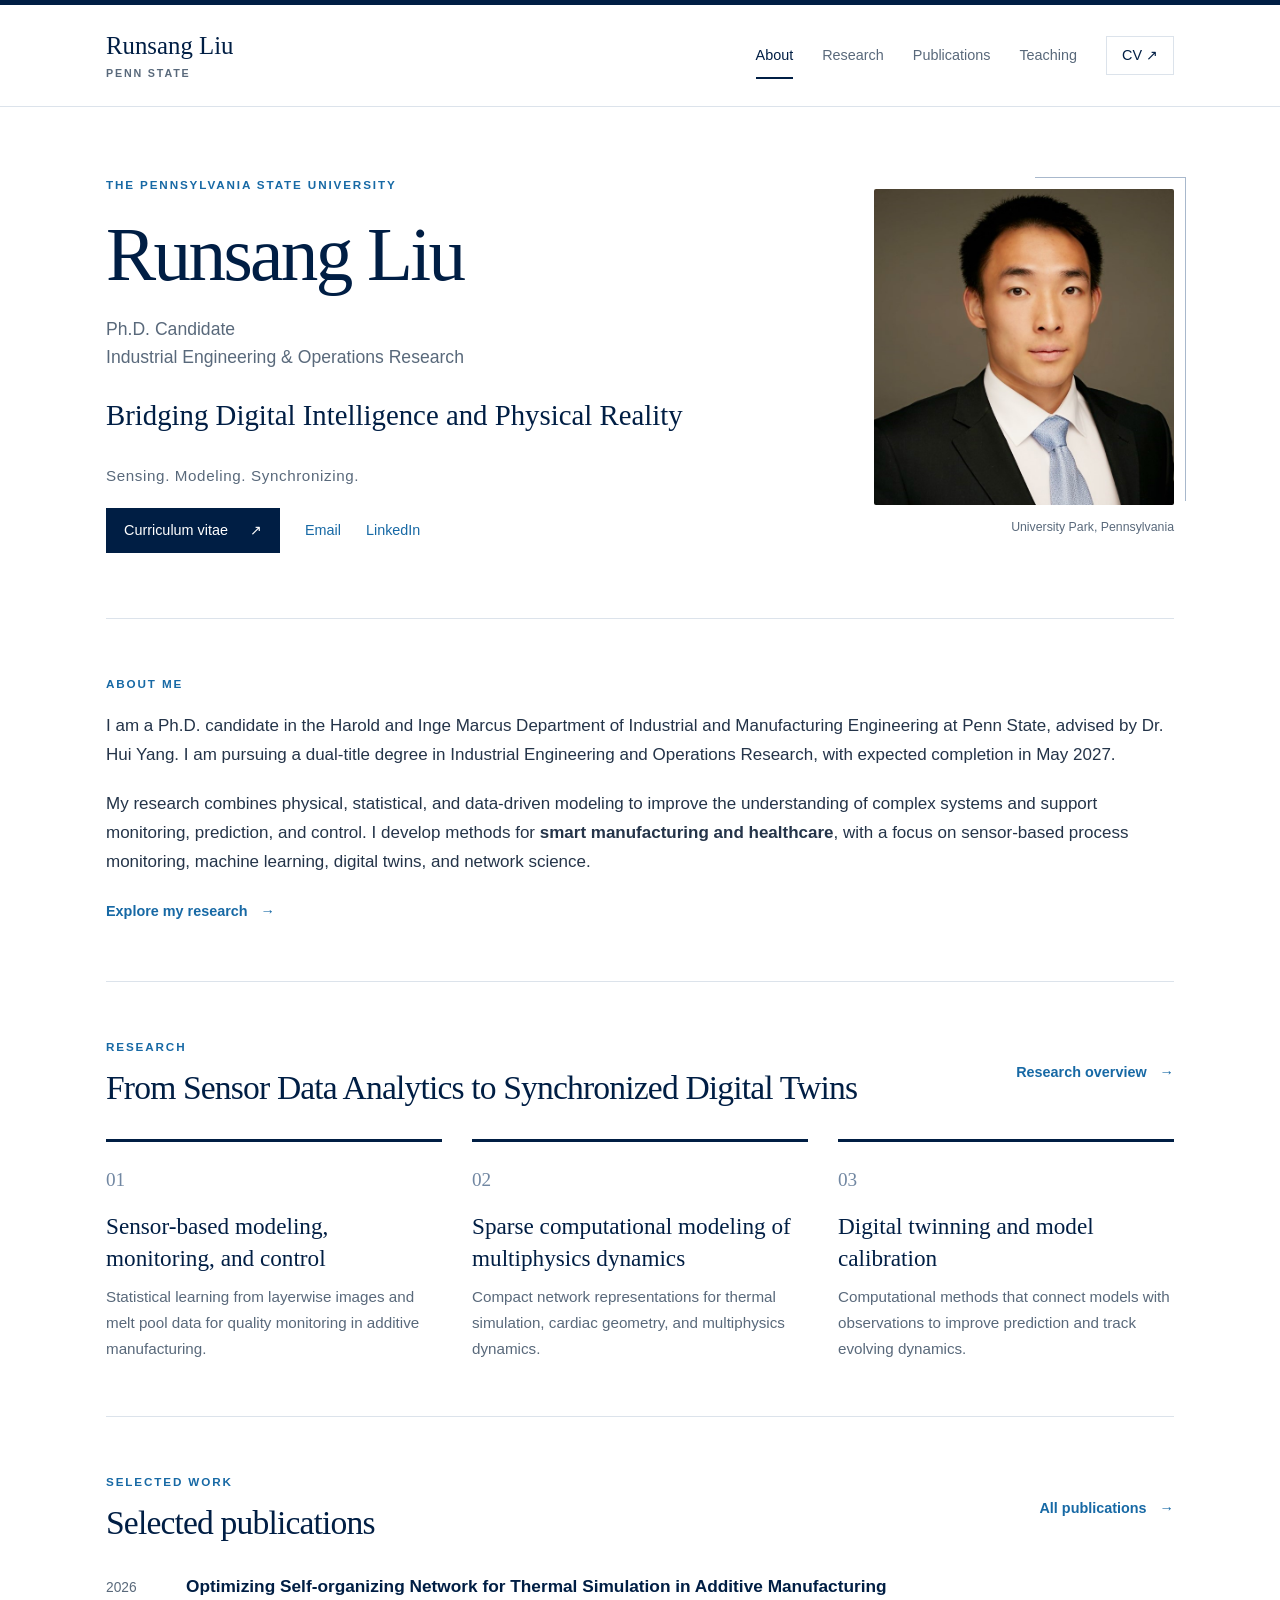
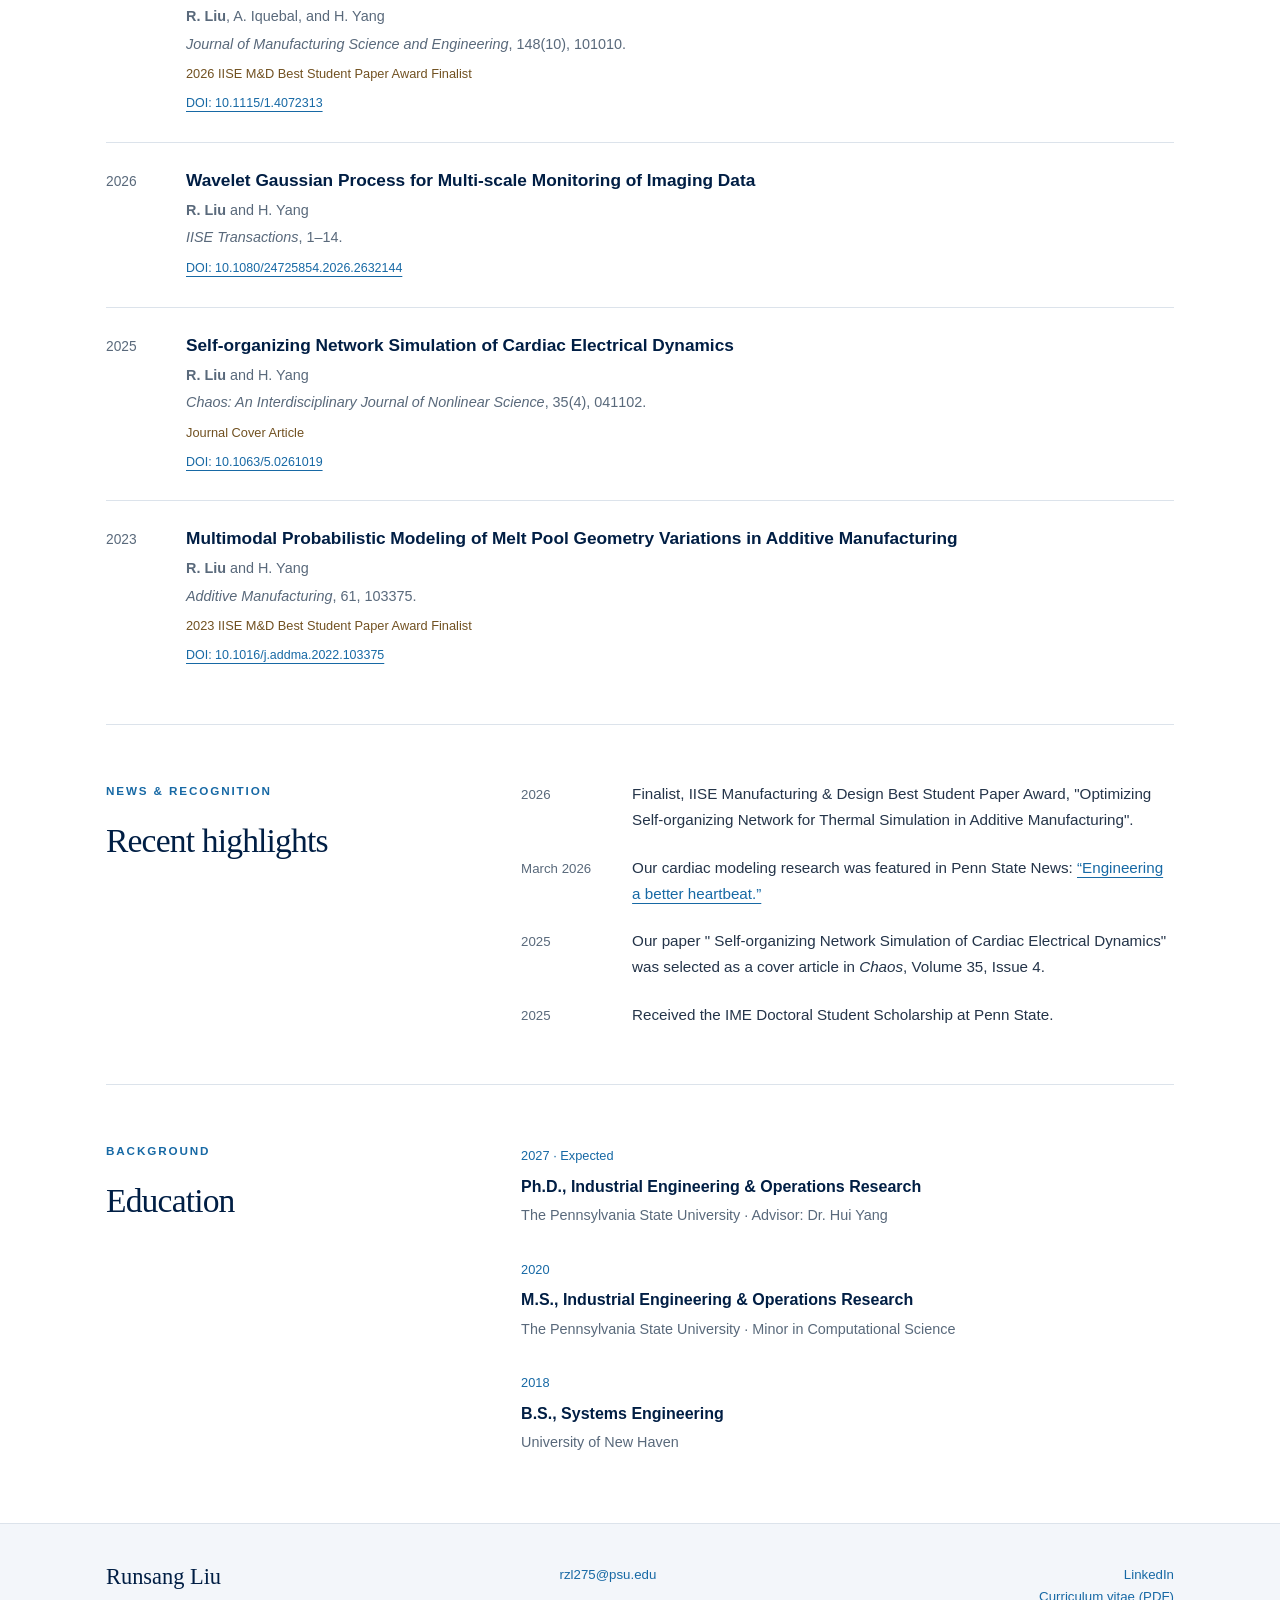
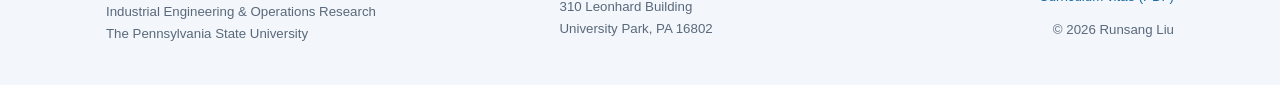
==== commit 5d39e33d: "Place secondary hero tagline in its own paragraph" ====
--- a/index.html
+++ b/index.html
@@ -1,7 +1,7 @@
 <!doctype html>
 <html lang="en"><head><meta charset="utf-8"><meta name="viewport" content="width=device-width,initial-scale=1"><meta name="description" content="Runsang Liu is a Ph.D. candidate at Penn State working on computational modeling, smart manufacturing, and digital twins."><meta name="theme-color" content="#001e44"><title>About | Runsang Liu</title><link rel="canonical" href="https://runsangliu.github.io/"><link rel="icon" type="image/svg+xml" href="data:image/svg+xml,%3Csvg xmlns='http://www.w3.org/2000/svg' viewBox='0 0 64 64'%3E%3Crect width='64' height='64' rx='10' fill='%23001e44'/%3E%3Ctext x='32' y='43' text-anchor='middle' font-family='Georgia' font-size='34' fill='white'%3ERL%3C/text%3E%3C/svg%3E"><link rel="stylesheet" href="styles.css"></head>
 <body><a class="skip" href="#main">Skip to content</a><header class="site-header"><div class="container header-inner"><a class="wordmark" href="index.html">Runsang Liu<span>PENN STATE</span></a><nav aria-label="Main navigation"><a href="index.html" aria-current="page">About</a><a href="research.html">Research</a><a href="publications.html">Publications</a><a href="teaching.html">Teaching</a><a class="nav-cv" href="assets/Runsang_Liu_CV.pdf">CV <span aria-hidden="true">↗</span></a></nav></div></header><main id="main" class="container">
-<section class="hero"><div class="hero-copy"><p class="eyebrow">THE PENNSYLVANIA STATE UNIVERSITY</p><h1>Runsang Liu</h1><p class="role">Ph.D. Candidate<br>Industrial Engineering &amp; Operations Research</p><p class="hero-summary">Bridging Digital Intelligence and Physical Reality<span class="hero-tagline">Sensing. Modeling. Synchronizing.</span></p><div class="profile-links"><a class="button" href="assets/Runsang_Liu_CV.pdf">Curriculum vitae <span aria-hidden="true">↗</span></a><a href="mailto:rzl275@psu.edu">Email</a><a href="https://www.linkedin.com/in/runsangliu">LinkedIn</a></div></div><figure class="portrait"><img src="assets/runsang-liu.jpg" alt="Portrait of Runsang Liu" width="786" height="746" fetchpriority="high"><figcaption>University Park, Pennsylvania</figcaption></figure></section>
+<section class="hero"><div class="hero-copy"><p class="eyebrow">THE PENNSYLVANIA STATE UNIVERSITY</p><h1>Runsang Liu</h1><p class="role">Ph.D. Candidate<br>Industrial Engineering &amp; Operations Research</p><p class="hero-summary">Bridging Digital Intelligence and Physical Reality</p><p class="hero-tagline">Sensing. Modeling. Synchronizing.</p><div class="profile-links"><a class="button" href="assets/Runsang_Liu_CV.pdf">Curriculum vitae <span aria-hidden="true">↗</span></a><a href="mailto:rzl275@psu.edu">Email</a><a href="https://www.linkedin.com/in/runsangliu">LinkedIn</a></div></div><figure class="portrait"><img src="assets/runsang-liu.jpg" alt="Portrait of Runsang Liu" width="786" height="746" fetchpriority="high"><figcaption>University Park, Pennsylvania</figcaption></figure></section>
 <section class="section" aria-labelledby="about-heading"><p class="eyebrow" id="about-heading">ABOUT ME</p><div class="prose"><p>I am a Ph.D. candidate in the Harold and Inge Marcus Department of Industrial and Manufacturing Engineering at Penn State, advised by Dr. Hui Yang. I am pursuing a dual-title degree in Industrial Engineering and Operations Research, with expected completion in May 2027.</p><p>My research combines physical, statistical, and data-driven modeling to improve the understanding of complex systems and support monitoring, prediction, and control. I develop methods for <strong>smart manufacturing and healthcare</strong>, with a focus on sensor-based process monitoring, machine learning, digital twins, and network science.</p><a class="text-link" href="research.html">Explore my research <span aria-hidden="true">→</span></a></div></section>
 <section class="section"><div class="section-heading"><div><p class="eyebrow">RESEARCH</p><h2>From Sensor Data Analytics to Synchronized Digital Twins</h2></div><a class="text-link" href="research.html">Research overview <span aria-hidden="true">→</span></a></div><div class="research-grid"><article><span class="index">01</span><h3><a href="research.html#manufacturing">Sensor-based modeling, monitoring, and control</a></h3><p>Statistical learning from layerwise images and melt pool data for quality monitoring in additive manufacturing.</p></article><article><span class="index">02</span><h3><a href="research.html#networks">Sparse computational modeling of multiphysics dynamics</a></h3><p>Compact network representations for thermal simulation, cardiac geometry, and multiphysics dynamics.</p></article><article><span class="index">03</span><h3><a href="research.html#twins">Digital twinning and model calibration</a></h3><p>Computational methods that connect models with observations to improve prediction and track evolving dynamics.</p></article></div></section>
 <section class="section"><div class="section-heading"><div><p class="eyebrow">SELECTED WORK</p><h2>Selected publications</h2></div><a class="text-link" href="publications.html">All publications <span aria-hidden="true">→</span></a></div><ul class="publications"><li class="publication"><span class="pub-year">2026</span><div><h3><a href="https://doi.org/10.1115/1.4072313">Optimizing Self-organizing Network for Thermal Simulation in Additive Manufacturing</a></h3><p class="authors"><strong>R. Liu</strong>, A. Iquebal, and H. Yang</p><p class="venue"><em>Journal of Manufacturing Science and Engineering</em>, 148(10), 101010.</p><p class=recognition>2026 IISE M&D Best Student Paper Award Finalist</p><a class=doi href=https://doi.org/10.1115/1.4072313>DOI: 10.1115/1.4072313</a></div></li><li class="publication"><span class="pub-year">2026</span><div><h3><a href="https://doi.org/10.1080/24725854.2026.2632144">Wavelet Gaussian Process for Multi-scale Monitoring of Imaging Data</a></h3><p class="authors"><strong>R. Liu</strong> and H. Yang</p><p class="venue"><em>IISE Transactions</em>, 1–14.</p><a class=doi href=https://doi.org/10.1080/24725854.2026.2632144>DOI: 10.1080/24725854.2026.2632144</a></div></li><li class="publication"><span class="pub-year">2025</span><div><h3><a href="https://doi.org/10.1063/5.0261019">Self-organizing Network Simulation of Cardiac Electrical Dynamics</a></h3><p class="authors"><strong>R. Liu</strong> and H. Yang</p><p class="venue"><em>Chaos: An Interdisciplinary Journal of Nonlinear Science</em>, 35(4), 041102.</p><p class=recognition>Journal Cover Article</p><a class=doi href=https://doi.org/10.1063/5.0261019>DOI: 10.1063/5.0261019</a></div></li><li class="publication"><span class="pub-year">2023</span><div><h3><a href="https://doi.org/10.1016/j.addma.2022.103375">Multimodal Probabilistic Modeling of Melt Pool Geometry Variations in Additive Manufacturing</a></h3><p class="authors"><strong>R. Liu</strong> and H. Yang</p><p class="venue"><em>Additive Manufacturing</em>, 61, 103375.</p><p class=recognition>2023 IISE M&D Best Student Paper Award Finalist</p><a class=doi href=https://doi.org/10.1016/j.addma.2022.103375>DOI: 10.1016/j.addma.2022.103375</a></div></li></ul></section>
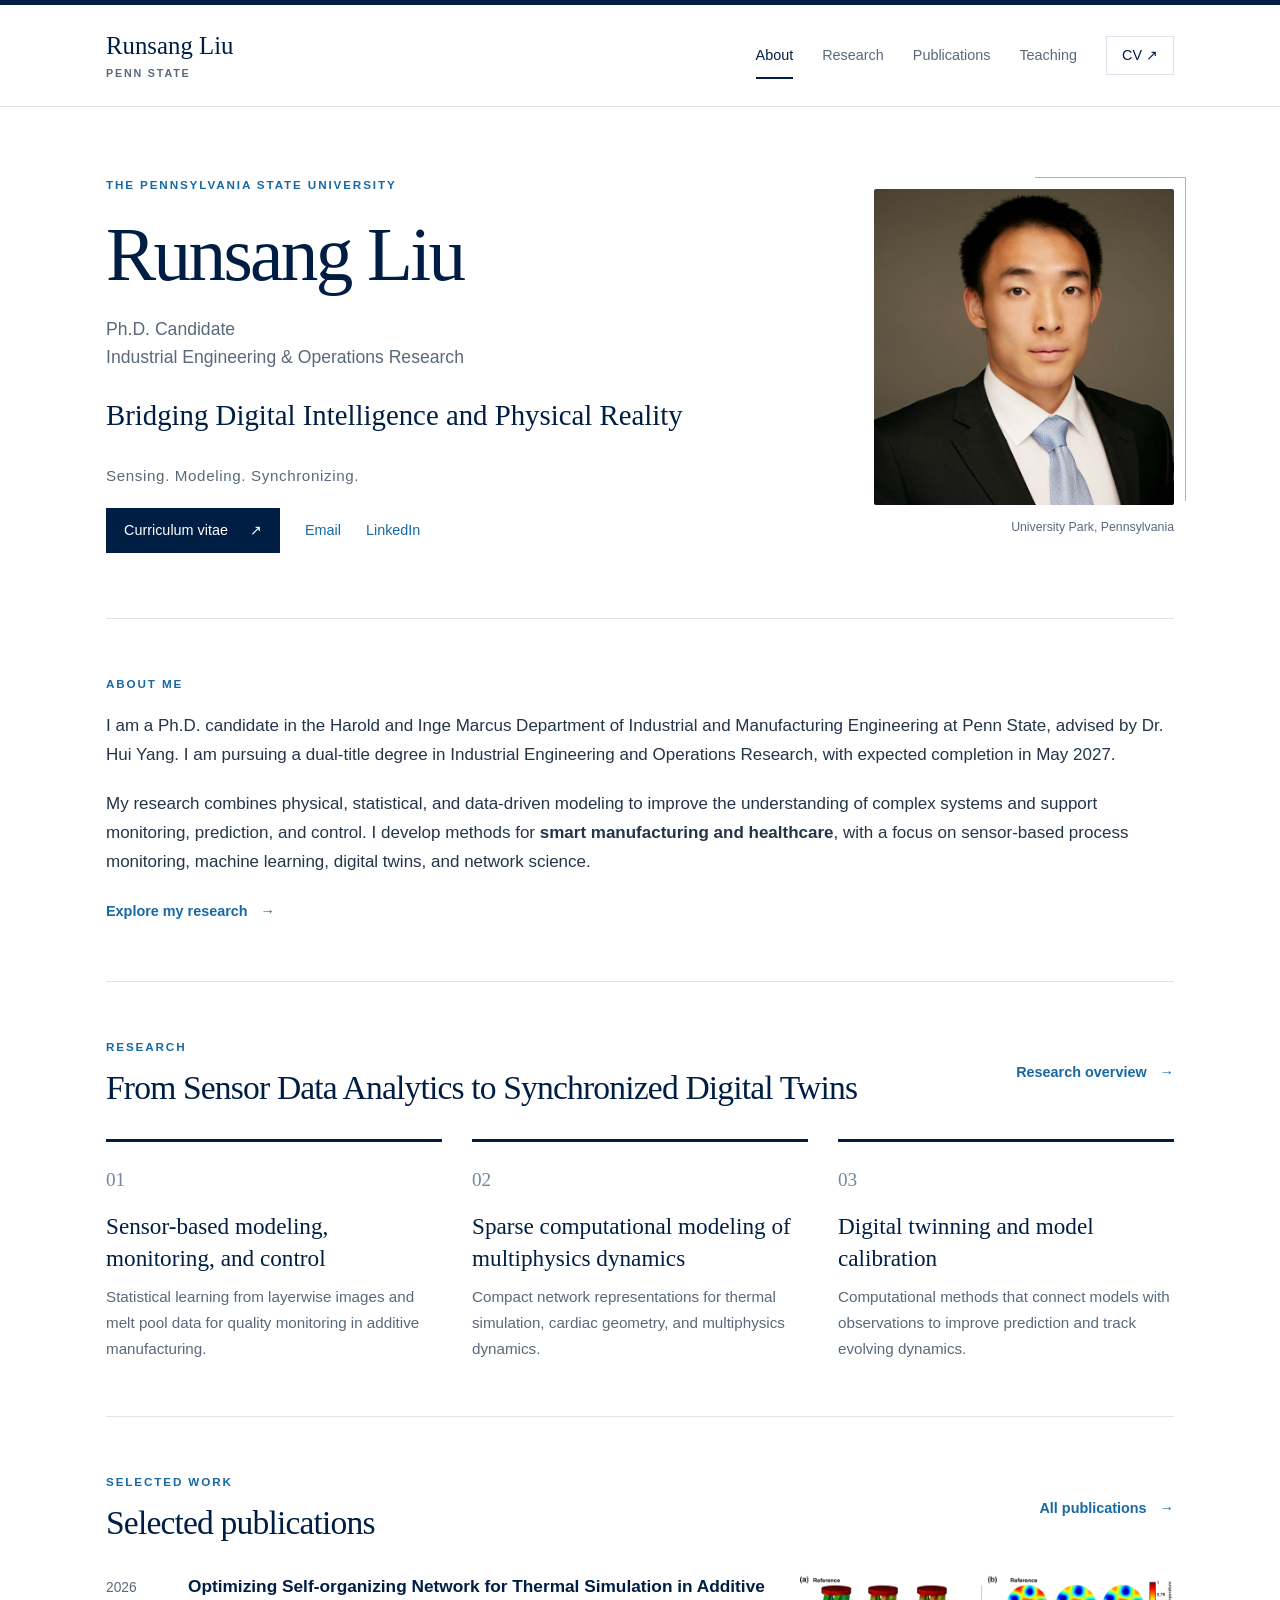
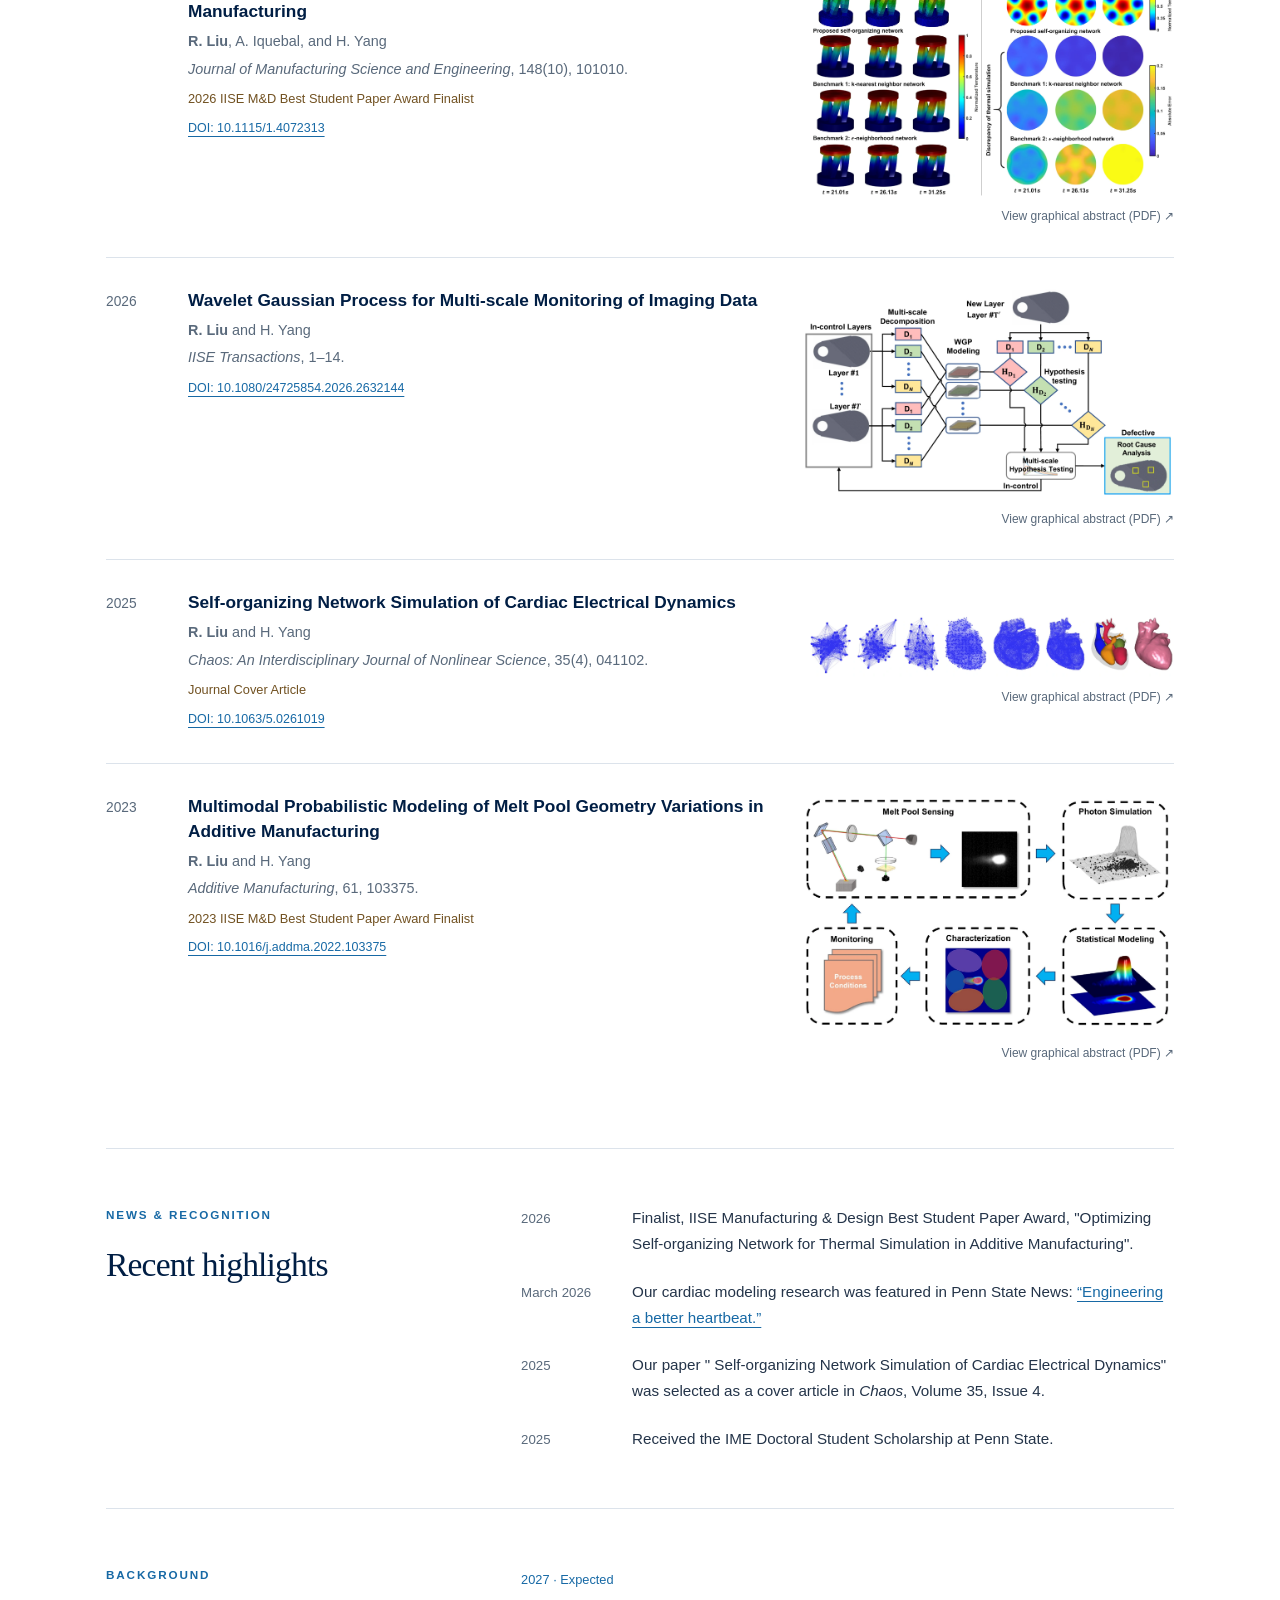
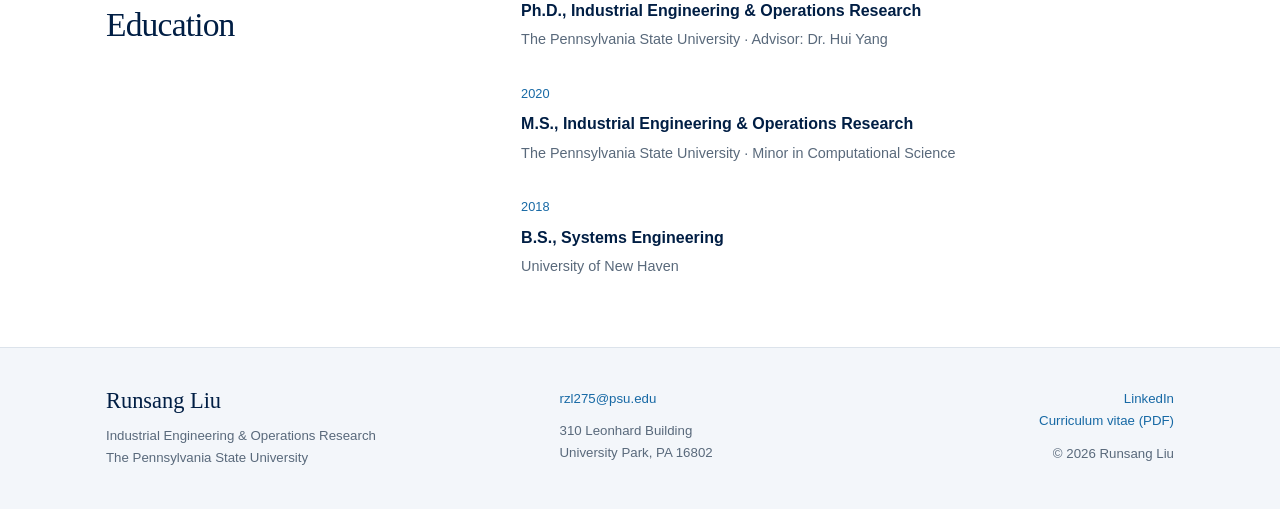
==== commit 32971957: "Add graphical abstracts beside homepage selected publications" ====
--- a/index.html
+++ b/index.html
@@ -1,10 +1,10 @@
 <!doctype html>
-<html lang="en"><head><meta charset="utf-8"><meta name="viewport" content="width=device-width,initial-scale=1"><meta name="description" content="Runsang Liu is a Ph.D. candidate at Penn State working on computational modeling, smart manufacturing, and digital twins."><meta name="theme-color" content="#001e44"><title>About | Runsang Liu</title><link rel="canonical" href="https://runsangliu.github.io/"><link rel="icon" type="image/svg+xml" href="data:image/svg+xml,%3Csvg xmlns='http://www.w3.org/2000/svg' viewBox='0 0 64 64'%3E%3Crect width='64' height='64' rx='10' fill='%23001e44'/%3E%3Ctext x='32' y='43' text-anchor='middle' font-family='Georgia' font-size='34' fill='white'%3ERL%3C/text%3E%3C/svg%3E"><link rel="stylesheet" href="styles.css"></head>
+<html lang="en"><head><meta charset="utf-8"><meta name="viewport" content="width=device-width,initial-scale=1"><meta name="description" content="Runsang Liu is a Ph.D. candidate at Penn State working on computational modeling, smart manufacturing, and digital twins."><meta name="theme-color" content="#001e44"><title>About | Runsang Liu</title><link rel="canonical" href="https://runsangliu.github.io/"><link rel="icon" type="image/svg+xml" href="data:image/svg+xml,%3Csvg xmlns='http://www.w3.org/2000/svg' viewBox='0 0 64 64'%3E%3Crect width='64' height='64' rx='10' fill='%23001e44'/%3E%3Ctext x='32' y='43' text-anchor='middle' font-family='Georgia' font-size='34' fill='white'%3ERL%3C/text%3E%3C/svg%3E"><link rel="stylesheet" href="styles.css?v=550370a7b44e"></head>
 <body><a class="skip" href="#main">Skip to content</a><header class="site-header"><div class="container header-inner"><a class="wordmark" href="index.html">Runsang Liu<span>PENN STATE</span></a><nav aria-label="Main navigation"><a href="index.html" aria-current="page">About</a><a href="research.html">Research</a><a href="publications.html">Publications</a><a href="teaching.html">Teaching</a><a class="nav-cv" href="assets/Runsang_Liu_CV.pdf">CV <span aria-hidden="true">↗</span></a></nav></div></header><main id="main" class="container">
 <section class="hero"><div class="hero-copy"><p class="eyebrow">THE PENNSYLVANIA STATE UNIVERSITY</p><h1>Runsang Liu</h1><p class="role">Ph.D. Candidate<br>Industrial Engineering &amp; Operations Research</p><p class="hero-summary">Bridging Digital Intelligence and Physical Reality</p><p class="hero-tagline">Sensing. Modeling. Synchronizing.</p><div class="profile-links"><a class="button" href="assets/Runsang_Liu_CV.pdf">Curriculum vitae <span aria-hidden="true">↗</span></a><a href="mailto:rzl275@psu.edu">Email</a><a href="https://www.linkedin.com/in/runsangliu">LinkedIn</a></div></div><figure class="portrait"><img src="assets/runsang-liu.jpg" alt="Portrait of Runsang Liu" width="786" height="746" fetchpriority="high"><figcaption>University Park, Pennsylvania</figcaption></figure></section>
 <section class="section" aria-labelledby="about-heading"><p class="eyebrow" id="about-heading">ABOUT ME</p><div class="prose"><p>I am a Ph.D. candidate in the Harold and Inge Marcus Department of Industrial and Manufacturing Engineering at Penn State, advised by Dr. Hui Yang. I am pursuing a dual-title degree in Industrial Engineering and Operations Research, with expected completion in May 2027.</p><p>My research combines physical, statistical, and data-driven modeling to improve the understanding of complex systems and support monitoring, prediction, and control. I develop methods for <strong>smart manufacturing and healthcare</strong>, with a focus on sensor-based process monitoring, machine learning, digital twins, and network science.</p><a class="text-link" href="research.html">Explore my research <span aria-hidden="true">→</span></a></div></section>
 <section class="section"><div class="section-heading"><div><p class="eyebrow">RESEARCH</p><h2>From Sensor Data Analytics to Synchronized Digital Twins</h2></div><a class="text-link" href="research.html">Research overview <span aria-hidden="true">→</span></a></div><div class="research-grid"><article><span class="index">01</span><h3><a href="research.html#manufacturing">Sensor-based modeling, monitoring, and control</a></h3><p>Statistical learning from layerwise images and melt pool data for quality monitoring in additive manufacturing.</p></article><article><span class="index">02</span><h3><a href="research.html#networks">Sparse computational modeling of multiphysics dynamics</a></h3><p>Compact network representations for thermal simulation, cardiac geometry, and multiphysics dynamics.</p></article><article><span class="index">03</span><h3><a href="research.html#twins">Digital twinning and model calibration</a></h3><p>Computational methods that connect models with observations to improve prediction and track evolving dynamics.</p></article></div></section>
-<section class="section"><div class="section-heading"><div><p class="eyebrow">SELECTED WORK</p><h2>Selected publications</h2></div><a class="text-link" href="publications.html">All publications <span aria-hidden="true">→</span></a></div><ul class="publications"><li class="publication"><span class="pub-year">2026</span><div><h3><a href="https://doi.org/10.1115/1.4072313">Optimizing Self-organizing Network for Thermal Simulation in Additive Manufacturing</a></h3><p class="authors"><strong>R. Liu</strong>, A. Iquebal, and H. Yang</p><p class="venue"><em>Journal of Manufacturing Science and Engineering</em>, 148(10), 101010.</p><p class=recognition>2026 IISE M&D Best Student Paper Award Finalist</p><a class=doi href=https://doi.org/10.1115/1.4072313>DOI: 10.1115/1.4072313</a></div></li><li class="publication"><span class="pub-year">2026</span><div><h3><a href="https://doi.org/10.1080/24725854.2026.2632144">Wavelet Gaussian Process for Multi-scale Monitoring of Imaging Data</a></h3><p class="authors"><strong>R. Liu</strong> and H. Yang</p><p class="venue"><em>IISE Transactions</em>, 1–14.</p><a class=doi href=https://doi.org/10.1080/24725854.2026.2632144>DOI: 10.1080/24725854.2026.2632144</a></div></li><li class="publication"><span class="pub-year">2025</span><div><h3><a href="https://doi.org/10.1063/5.0261019">Self-organizing Network Simulation of Cardiac Electrical Dynamics</a></h3><p class="authors"><strong>R. Liu</strong> and H. Yang</p><p class="venue"><em>Chaos: An Interdisciplinary Journal of Nonlinear Science</em>, 35(4), 041102.</p><p class=recognition>Journal Cover Article</p><a class=doi href=https://doi.org/10.1063/5.0261019>DOI: 10.1063/5.0261019</a></div></li><li class="publication"><span class="pub-year">2023</span><div><h3><a href="https://doi.org/10.1016/j.addma.2022.103375">Multimodal Probabilistic Modeling of Melt Pool Geometry Variations in Additive Manufacturing</a></h3><p class="authors"><strong>R. Liu</strong> and H. Yang</p><p class="venue"><em>Additive Manufacturing</em>, 61, 103375.</p><p class=recognition>2023 IISE M&D Best Student Paper Award Finalist</p><a class=doi href=https://doi.org/10.1016/j.addma.2022.103375>DOI: 10.1016/j.addma.2022.103375</a></div></li></ul></section>
+<section class="section"><div class="section-heading"><div><p class="eyebrow">SELECTED WORK</p><h2>Selected publications</h2></div><a class="text-link" href="publications.html">All publications <span aria-hidden="true">→</span></a></div><ul class="publications selected-publications"><li class="publication"><span class="pub-year">2026</span><div><h3><a href="https://doi.org/10.1115/1.4072313">Optimizing Self-organizing Network for Thermal Simulation in Additive Manufacturing</a></h3><p class="authors"><strong>R. Liu</strong>, A. Iquebal, and H. Yang</p><p class="venue"><em>Journal of Manufacturing Science and Engineering</em>, 148(10), 101010.</p><p class=recognition>2026 IISE M&D Best Student Paper Award Finalist</p><a class=doi href=https://doi.org/10.1115/1.4072313>DOI: 10.1115/1.4072313</a></div><a class="graphical-abstract" href="assets/graphical-abstracts/thermal-simulation.pdf" target="_blank" rel="noopener noreferrer" aria-label="Open graphical abstract PDF: Thermal simulation results for additive manufacturing"><img src="assets/graphical-abstracts/thermal-simulation.webp" alt="Thermal simulation results for additive manufacturing" width="1800" height="1069" loading="lazy" decoding="async"><span>View graphical abstract (PDF) ↗</span></a></li><li class="publication"><span class="pub-year">2026</span><div><h3><a href="https://doi.org/10.1080/24725854.2026.2632144">Wavelet Gaussian Process for Multi-scale Monitoring of Imaging Data</a></h3><p class="authors"><strong>R. Liu</strong> and H. Yang</p><p class="venue"><em>IISE Transactions</em>, 1–14.</p><a class=doi href=https://doi.org/10.1080/24725854.2026.2632144>DOI: 10.1080/24725854.2026.2632144</a></div><a class="graphical-abstract" href="assets/graphical-abstracts/wavelet-gaussian-process.pdf" target="_blank" rel="noopener noreferrer" aria-label="Open graphical abstract PDF: Wavelet Gaussian process framework for multiscale image monitoring"><img src="assets/graphical-abstracts/wavelet-gaussian-process.webp" alt="Wavelet Gaussian process framework for multiscale image monitoring" width="1800" height="1016" loading="lazy" decoding="async"><span>View graphical abstract (PDF) ↗</span></a></li><li class="publication"><span class="pub-year">2025</span><div><h3><a href="https://doi.org/10.1063/5.0261019">Self-organizing Network Simulation of Cardiac Electrical Dynamics</a></h3><p class="authors"><strong>R. Liu</strong> and H. Yang</p><p class="venue"><em>Chaos: An Interdisciplinary Journal of Nonlinear Science</em>, 35(4), 041102.</p><p class=recognition>Journal Cover Article</p><a class=doi href=https://doi.org/10.1063/5.0261019>DOI: 10.1063/5.0261019</a></div><a class="graphical-abstract" href="assets/graphical-abstracts/cardiac-electrical-dynamics.pdf" target="_blank" rel="noopener noreferrer" aria-label="Open graphical abstract PDF: Self-organizing network representation of cardiac geometry"><img src="assets/graphical-abstracts/cardiac-electrical-dynamics.webp" alt="Self-organizing network representation of cardiac geometry" width="1800" height="294" loading="lazy" decoding="async"><span>View graphical abstract (PDF) ↗</span></a></li><li class="publication"><span class="pub-year">2023</span><div><h3><a href="https://doi.org/10.1016/j.addma.2022.103375">Multimodal Probabilistic Modeling of Melt Pool Geometry Variations in Additive Manufacturing</a></h3><p class="authors"><strong>R. Liu</strong> and H. Yang</p><p class="venue"><em>Additive Manufacturing</em>, 61, 103375.</p><p class=recognition>2023 IISE M&D Best Student Paper Award Finalist</p><a class=doi href=https://doi.org/10.1016/j.addma.2022.103375>DOI: 10.1016/j.addma.2022.103375</a></div><a class="graphical-abstract" href="assets/graphical-abstracts/melt-pool-geometry.pdf" target="_blank" rel="noopener noreferrer" aria-label="Open graphical abstract PDF: Multimodal probabilistic modeling of melt pool geometry"><img src="assets/graphical-abstracts/melt-pool-geometry.webp" alt="Multimodal probabilistic modeling of melt pool geometry" width="1800" height="1151" loading="lazy" decoding="async"><span>View graphical abstract (PDF) ↗</span></a></li></ul></section>
 <section class="split-section updates"><div><p class="eyebrow">NEWS &amp; RECOGNITION</p><h2>Recent highlights</h2></div><ul class="news-list"><li><time>2026</time><p>Finalist, IISE Manufacturing &amp; Design Best Student Paper Award, "Optimizing Self-organizing Network for Thermal Simulation in Additive Manufacturing".</p></li><li><time datetime="2026-03">March 2026</time><p>Our cardiac modeling research was featured in Penn State News: <a href="https://news.engr.psu.edu/2026/yang-hui-digital-twin-heart-simulation.aspx">“Engineering a better heartbeat.”</a></p></li><li><time>2025</time><p>Our paper "
 Self-organizing Network Simulation of Cardiac Electrical Dynamics" was selected as a cover article in <em>Chaos</em>, Volume 35, Issue 4.</p></li><li><time>2025</time><p>Received the IME Doctoral Student Scholarship at Penn State.</p></li></ul></section>
 <section class="split-section education"><div><p class="eyebrow">BACKGROUND</p><h2>Education</h2></div><div><div class="education-row"><span>2027 · Expected</span><h3>Ph.D., Industrial Engineering &amp; Operations Research</h3><p>The Pennsylvania State University · Advisor: Dr. Hui Yang</p></div><div class="education-row"><span>2020</span><h3>M.S., Industrial Engineering &amp; Operations Research</h3><p>The Pennsylvania State University · Minor in Computational Science</p></div><div class="education-row"><span>2018</span><h3>B.S., Systems Engineering</h3><p>University of New Haven</p></div></div></section></main><footer><div class="container footer-inner"><div><a class="footer-name" href="index.html">Runsang Liu</a><p>Industrial Engineering &amp; Operations Research<br>The Pennsylvania State University</p></div><div><a href="mailto:rzl275@psu.edu">rzl275@psu.edu</a><p>310 Leonhard Building<br>University Park, PA 16802</p></div><div class="footer-meta"><a href="https://www.linkedin.com/in/runsangliu">LinkedIn</a><br><a href="assets/Runsang_Liu_CV.pdf">Curriculum vitae (PDF)</a><p>© 2026 Runsang Liu</p></div></div></footer></body></html>
--- a/styles.css
+++ b/styles.css
@@ -1,2 +1,18 @@
 
 :root{--navy:#001e44;--blue:#1769a5;--ink:#243449;--muted:#59697b;--line:#dce3eb;--wash:#f3f6fa;--white:#fff}*{box-sizing:border-box}html{scroll-behavior:smooth;scroll-padding-top:28px}body{margin:0;background:var(--white);color:var(--ink);font-family:Arial,Helvetica,sans-serif;font-size:17px;line-height:1.7;-webkit-font-smoothing:antialiased}a{color:var(--blue);text-underline-offset:4px}a:hover{color:var(--navy)}a:focus-visible{outline:3px solid #377fb8;outline-offset:5px}h1,h2,h3,p{margin-top:0}h1,h2{font-family:Georgia,'Times New Roman',serif;font-weight:400;color:var(--navy)}h1{font-size:clamp(2.8rem,5.2vw,4.5rem);letter-spacing:-.035em;line-height:1.1;margin-bottom:22px}h2{font-size:2.1rem;line-height:1.25;letter-spacing:-.025em;margin-bottom:22px}h3{color:var(--navy);font-size:1.15rem;line-height:1.45;margin-bottom:10px}p{margin-bottom:20px}.container{max-width:1140px;margin:auto;padding:0 36px}.skip{position:absolute;left:16px;top:-90px;background:white;padding:12px;z-index:9}.skip:focus{top:12px}.site-header{border-top:5px solid var(--navy);border-bottom:1px solid var(--line)}.header-inner{min-height:101px;display:flex;align-items:center;justify-content:space-between;gap:24px}.wordmark{font-family:Georgia,serif;font-size:1.55rem;color:var(--navy);text-decoration:none;line-height:1.1}.wordmark span{display:block;margin-top:8px;font:600 .67rem Arial,sans-serif;letter-spacing:.17em;color:var(--muted)}nav{display:flex;align-items:center;gap:29px}nav a{font-size:.9rem;text-decoration:none;color:var(--muted);padding:9px 0}nav a[aria-current]{color:var(--navy);box-shadow:0 2px var(--navy)}nav .nav-cv{border:1px solid var(--line);padding:6px 15px;color:var(--navy)}.hero{display:grid;grid-template-columns:1fr 300px;gap:75px;align-items:center;padding:68px 0 65px}.eyebrow{font-size:.73rem;font-weight:700;letter-spacing:.16em;color:var(--blue);margin-bottom:19px}.hero h1{font-size:4.7rem;margin-bottom:18px}.role{font-size:1.1rem;line-height:1.6;color:var(--muted);margin-bottom:25px}.hero-summary{font-family:Georgia,serif;font-size:1.8rem;line-height:1.35;color:var(--navy);margin-bottom:29px}.hero-tagline{display:block;margin-top:14px;font-family:Arial,Helvetica,sans-serif;font-size:.95rem;font-weight:400;line-height:1.6;letter-spacing:.04em;color:var(--muted)}.profile-links{display:flex;gap:25px;align-items:center;font-size:.9rem}.profile-links>a:not(.button){text-decoration:none}.button{display:inline-flex;gap:22px;align-items:center;background:var(--navy);color:white;padding:10px 18px;text-decoration:none;font-size:.9rem}.button:hover{color:white;background:var(--blue)}.portrait{margin:0;position:relative}.portrait img{display:block;width:100%;height:316px;object-fit:cover;object-position:50% 38%;border-radius:2px}.portrait:before{content:'';position:absolute;top:-12px;right:-12px;bottom:37px;width:50%;border-top:1px solid #a8b8cc;border-right:1px solid #a8b8cc;z-index:-1}.portrait figcaption{font-size:.77rem;color:var(--muted);margin-top:12px;text-align:right}.split-section{display:grid;grid-template-columns:34% 1fr;gap:52px;border-top:1px solid var(--line);padding:56px 0}.about h2{font-size:1.95rem}.prose p:last-child{margin-bottom:0}.prose strong{font-weight:600}.text-link{font-size:.9rem;font-weight:600;text-decoration:none;display:inline-block}.text-link span{margin-left:9px}.section{padding:55px 0;border-top:1px solid var(--line)}.section-heading{display:flex;align-items:center;justify-content:space-between;gap:20px;margin-bottom:30px}.section-heading h2{margin-bottom:0}.section-heading .eyebrow{margin-bottom:10px}.research-grid{display:grid;grid-template-columns:repeat(3,1fr);gap:30px}.research-grid article{border-top:3px solid var(--navy);padding-top:22px}.index{font-family:Georgia,serif;font-size:1.2rem;color:#7187a2;display:block;margin-bottom:15px}.research-grid h3{font-family:Georgia,serif;font-weight:400;font-size:1.45rem;line-height:1.35}.research-grid h3 a{color:var(--navy);text-decoration:none}.research-grid h3 a:hover{text-decoration:underline}.research-grid p{font-size:.95rem;color:var(--muted);margin-bottom:0}.publications{list-style:none;margin:0;padding:0}.publication{display:grid;grid-template-columns:58px 1fr;gap:22px;border-bottom:1px solid var(--line);padding:25px 0}.publication:first-child{padding-top:0}.publication:last-child{border-bottom:0;padding-bottom:0}.pub-year{font-size:.86rem;color:var(--muted);padding-top:2px;font-variant-numeric:tabular-nums}.publication h3{font-size:1.08rem;margin-bottom:5px}.publication h3 a{color:var(--navy);text-decoration:none}.publication h3 a:hover{text-decoration:underline}.publication p{font-size:.9rem;margin-bottom:3px}.authors{color:var(--muted)}.venue{color:var(--muted)}.publication .recognition{font-size:.8rem;color:#715121;margin-top:7px}.doi{font-size:.78rem;overflow-wrap:anywhere}.news-list{padding:0;list-style:none;margin:0}.news-list li{display:grid;grid-template-columns:91px 1fr;gap:20px;margin-bottom:22px}.news-list li:last-child{margin:0}.news-list time{font-size:.83rem;color:var(--muted);padding-top:3px}.news-list p{margin:0;font-size:.95rem}.education-row{margin-bottom:27px}.education-row:last-child{margin:0}.education-row>span{font-size:.8rem;color:var(--blue)}.education-row h3{font-size:1rem;margin:5px 0}.education-row p{font-size:.9rem;margin:0;color:var(--muted)}footer{background:var(--wash);border-top:1px solid var(--line);margin-top:12px;padding:40px 0}.footer-inner{display:grid;grid-template-columns:1.3fr 1fr .8fr;gap:35px;font-size:.83rem}.footer-name{font:1.4rem Georgia,serif;text-decoration:none;color:var(--navy)}footer p{color:var(--muted);margin:10px 0 0;line-height:1.65}footer a{text-decoration:none}.footer-meta{text-align:right}.page-intro{padding:65px 0 42px;max-width:870px}.page-intro h1{font-size:3.5rem}.lead{font-size:1.15rem;line-height:1.65;color:var(--muted);max-width:740px;margin-bottom:20px}.section-nav{border-top:1px solid var(--line);padding:15px 0;gap:35px;flex-wrap:wrap}.section-nav a{color:var(--blue);font-size:.88rem}.research-detail{padding:55px 0}.research-detail h2{font-size:1.85rem}.topic-label{font-size:.72rem;letter-spacing:.08em;color:var(--muted);line-height:1.8}.prose h3{margin-top:27px}.prose>h3:first-child{margin-top:0}.funding{font-size:.85rem;background:var(--wash);border-left:2px solid #9fb3cc;padding:15px 18px;margin-top:24px}.related{border-top:1px solid var(--line);padding-top:20px;margin-top:26px}.related>span{font-size:.73rem;text-transform:uppercase;font-weight:700;letter-spacing:.09em;color:var(--muted);display:block;margin-bottom:9px}.related a{display:block;font-size:.86rem;margin-bottom:9px;text-decoration:none}.related p{font-size:.9rem;margin-bottom:10px}.count{font:1.9rem Georgia,serif;color:#73839a}.course{margin-bottom:29px;padding-bottom:29px;border-bottom:1px solid var(--line)}.course:last-child{margin:0;padding:0;border:0}.course-meta{font-size:.72rem;letter-spacing:.07em;color:var(--blue);display:block;margin-bottom:10px}.course p{margin-bottom:0}.detail-list{padding-left:19px}.detail-list li{margin-bottom:19px}section[id]{scroll-margin-top:25px}@media(max-width:850px){.hero{gap:35px;grid-template-columns:1fr 245px}.hero h1{font-size:3.8rem}.portrait img{height:280px}.split-section{gap:30px;grid-template-columns:31% 1fr}.research-grid{gap:23px}.research-grid h3{font-size:1.3rem}.header-inner{gap:20px}nav{gap:19px}}@media(max-width:640px){body{font-size:16px}.container{padding:0 23px}.header-inner{padding-top:22px;padding-bottom:15px;flex-direction:column;align-items:flex-start;gap:14px}.wordmark span{display:inline-block;margin-left:14px;font-size:.62rem}nav{width:100%;gap:0;justify-content:space-between;flex-wrap:wrap}nav a{font-size:.83rem}.hero{padding:40px 0;grid-template-columns:1fr;gap:32px}.hero h1{font-size:3.5rem}.hero-summary{font-size:1.4rem}.portrait{width:min(100%,290px)}.portrait img{height:285px}.portrait figcaption{text-align:left}.profile-links{gap:20px;flex-wrap:wrap}.split-section{grid-template-columns:1fr;gap:20px;padding:37px 0}.split-section h2{margin-bottom:0}h2{font-size:1.8rem}.section{padding:37px 0}.section-heading{align-items:flex-start;flex-direction:column;gap:15px}.research-grid{grid-template-columns:1fr;gap:25px}.research-grid h3 br{display:none}.research-grid article{padding-top:15px}.index{margin-bottom:9px}.publication{grid-template-columns:40px 1fr;gap:13px}.pub-year{font-size:.78rem}.news-list li{grid-template-columns:76px 1fr;gap:13px}.footer-inner{grid-template-columns:1fr;gap:23px}.footer-meta{text-align:left}.page-intro{padding:42px 0 30px}.page-intro h1{font-size:2.65rem}.lead{font-size:1.05rem}.section-nav{justify-content:flex-start;gap:7px 24px}.count{display:none}.topic-label{margin-top:17px}.prose h3{margin-top:23px}}@media(prefers-reduced-motion:reduce){html{scroll-behavior:auto}}@media print{header,footer,.profile-links,.section-nav,.skip{display:none}.container{max-width:none;padding:0}body{font-size:11pt}h1{font-size:28pt!important}h2{font-size:20pt!important}.hero,.section,.split-section{padding:20px 0}.publication{break-inside:avoid}a{color:inherit;text-decoration:none}}
+
+.related-entry{margin-bottom:9px;font-size:.86rem;line-height:1.7}.related .related-entry>a{display:inline;margin:0;font-size:inherit}.related .research-recognition{display:inline;margin-left:.5em;padding:0;border:0;background:none;color:#b42318;font-size:inherit;font-weight:400;line-height:inherit}
+
+.research-detail .prose>p:not(.funding){text-align:justify;hyphens:auto}
+
+.teaching-page p:not(.eyebrow),.teaching-page .detail-list li{text-align:justify;hyphens:auto}
+
+/* Graphical abstracts on the homepage */
+.selected-publications .publication{grid-template-columns:58px minmax(0,1fr) minmax(0,35%);gap:24px;align-items:start;padding:30px 0}
+.selected-publications .publication:first-child{padding-top:0}
+.selected-publications .publication>div{min-width:0}
+.graphical-abstract{display:block;align-self:center;min-width:0;text-decoration:none}
+.graphical-abstract img{display:block;width:100%;height:auto;max-height:240px;object-fit:contain}
+.graphical-abstract span{display:block;margin-top:10px;font-size:.75rem;text-align:right;color:var(--muted)}
+.graphical-abstract:hover span{color:var(--blue);text-decoration:underline}
+@media(max-width:760px){.selected-publications .publication{grid-template-columns:40px minmax(0,1fr);gap:13px}.selected-publications .graphical-abstract{grid-column:2;width:100%;max-width:420px;margin-top:10px}.graphical-abstract span{text-align:left}}
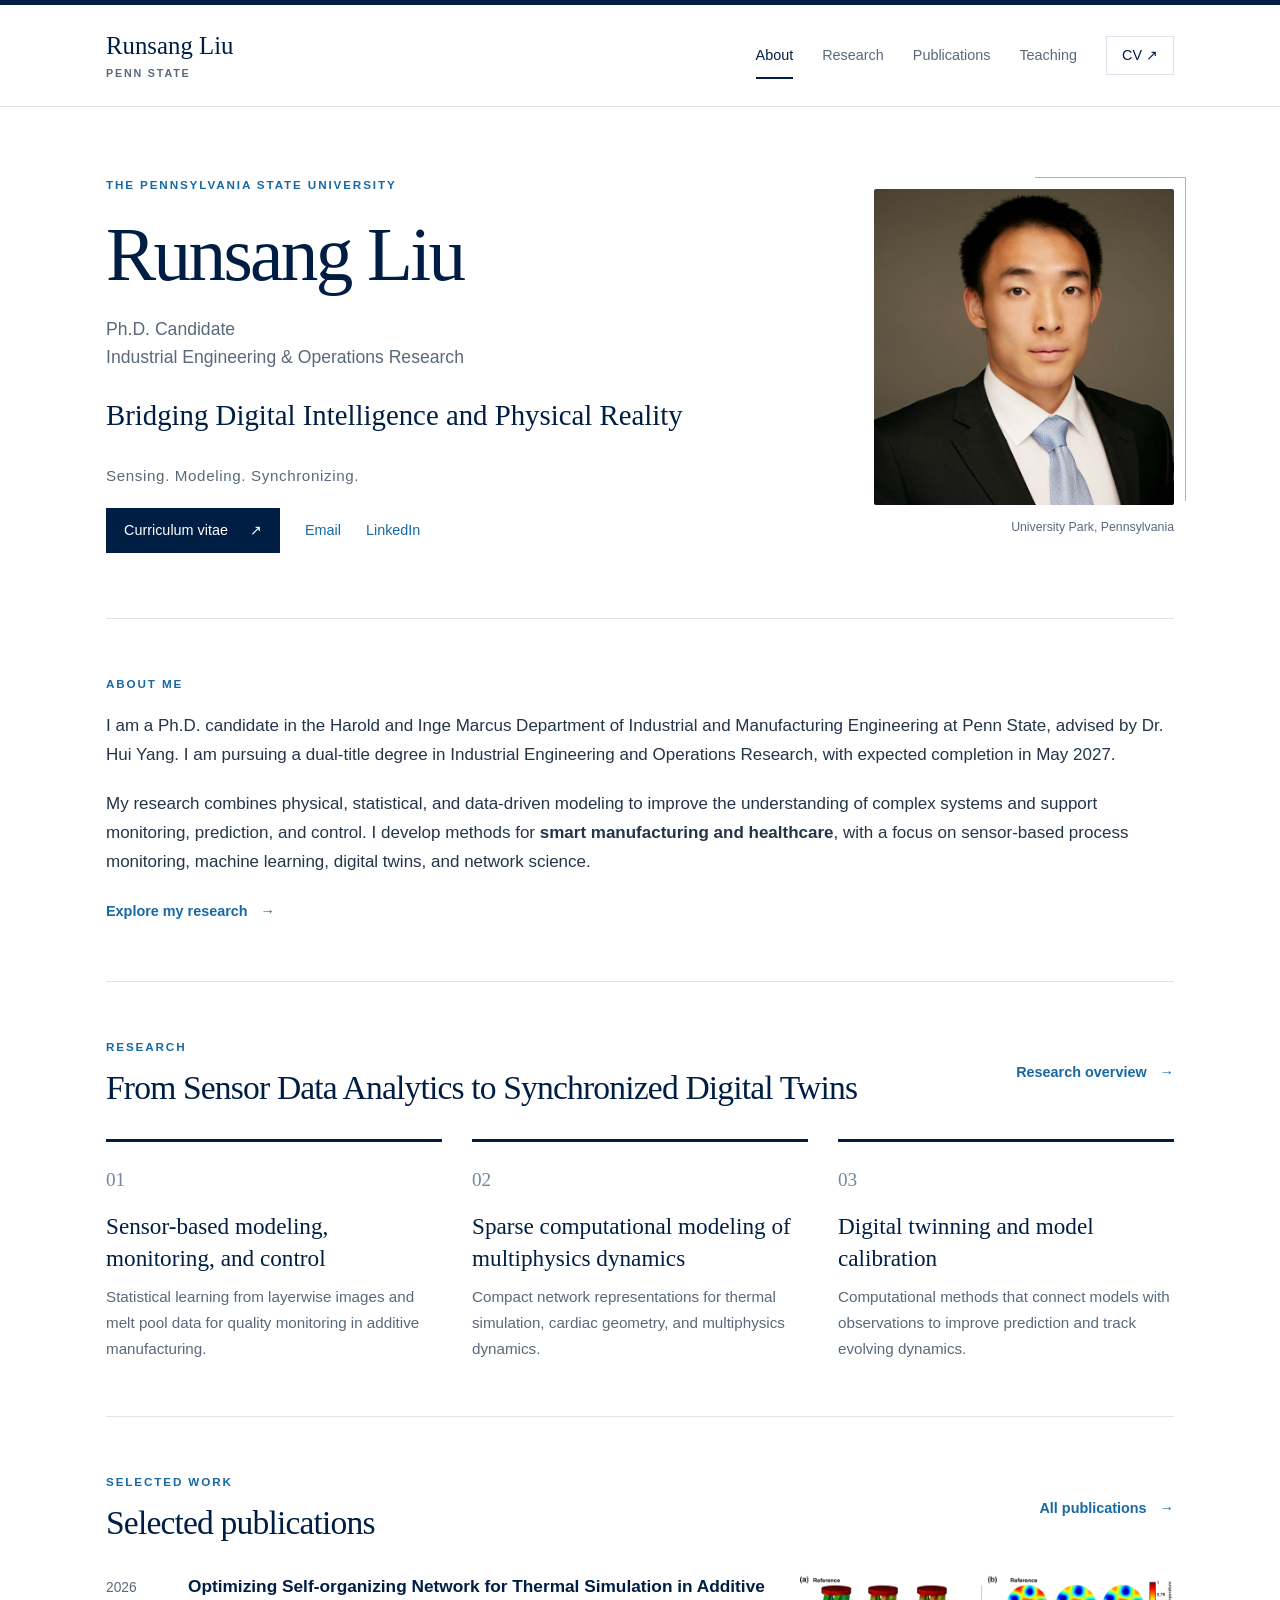
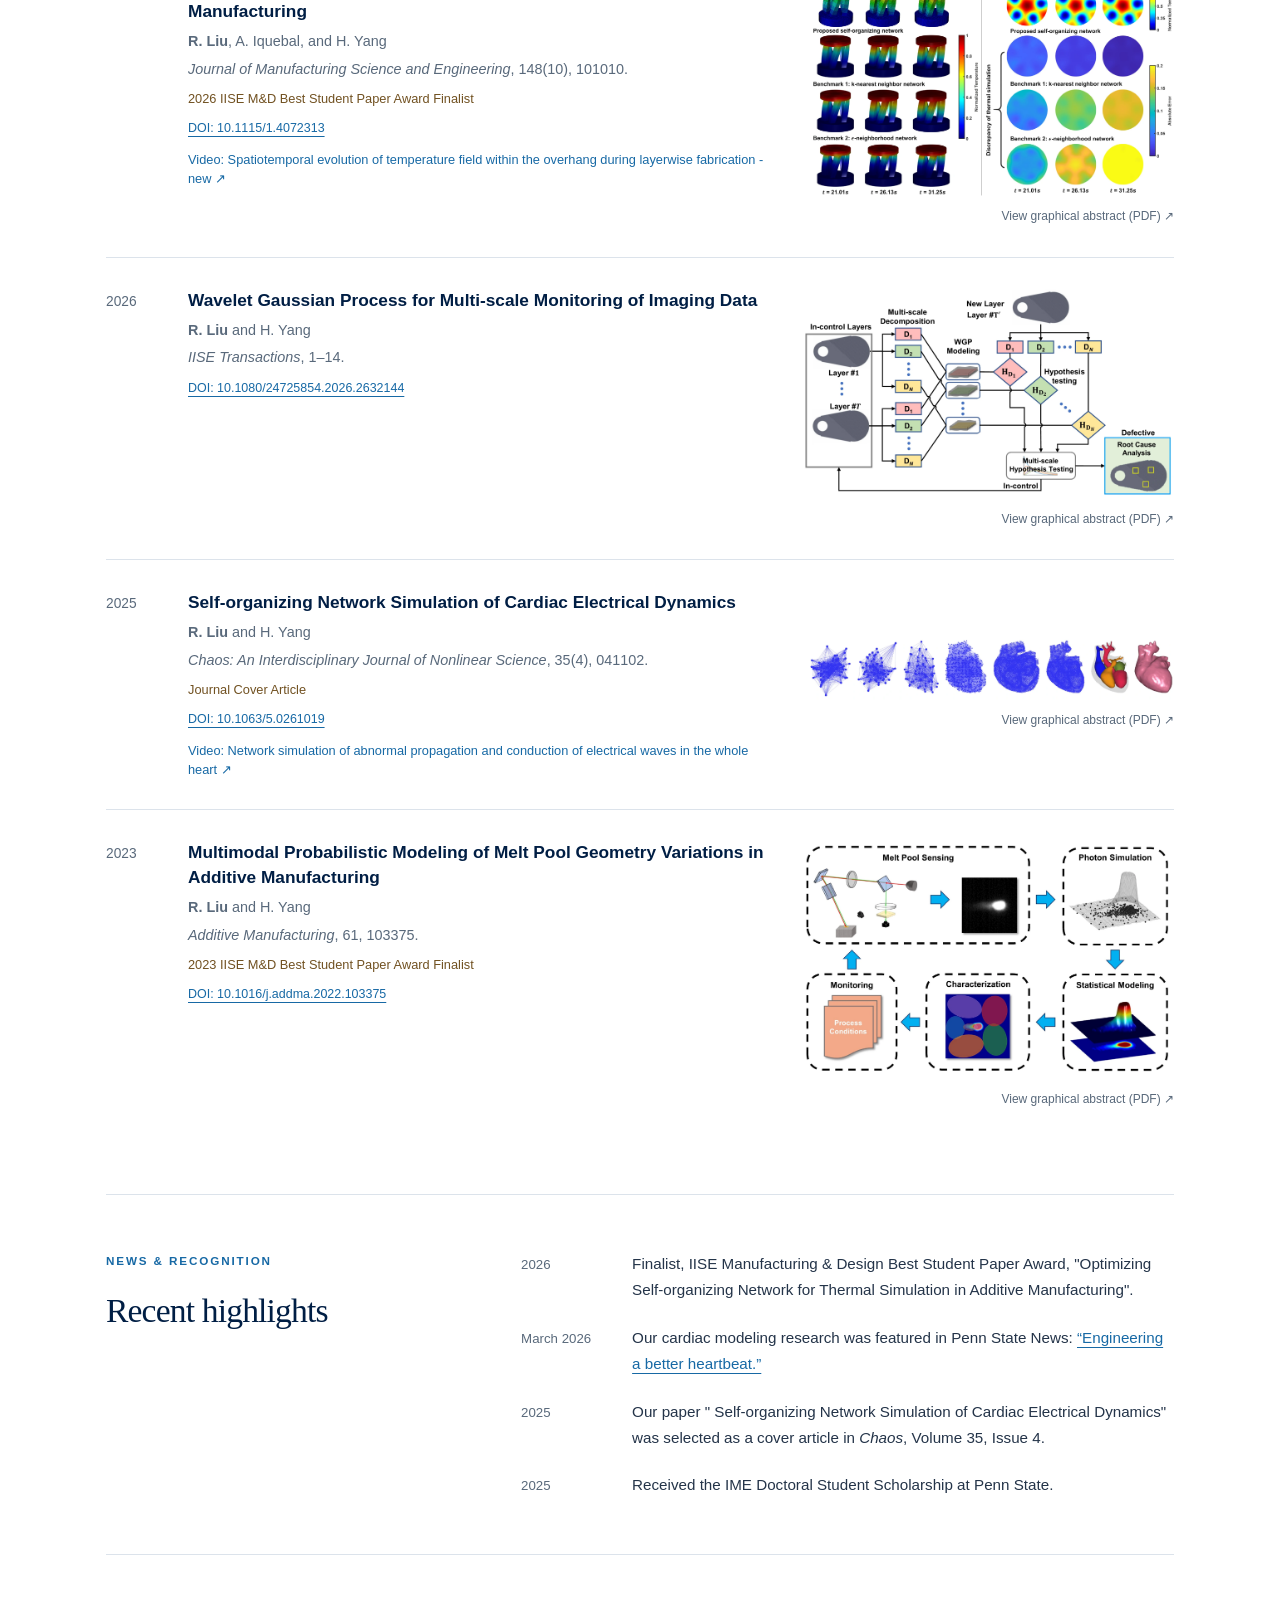
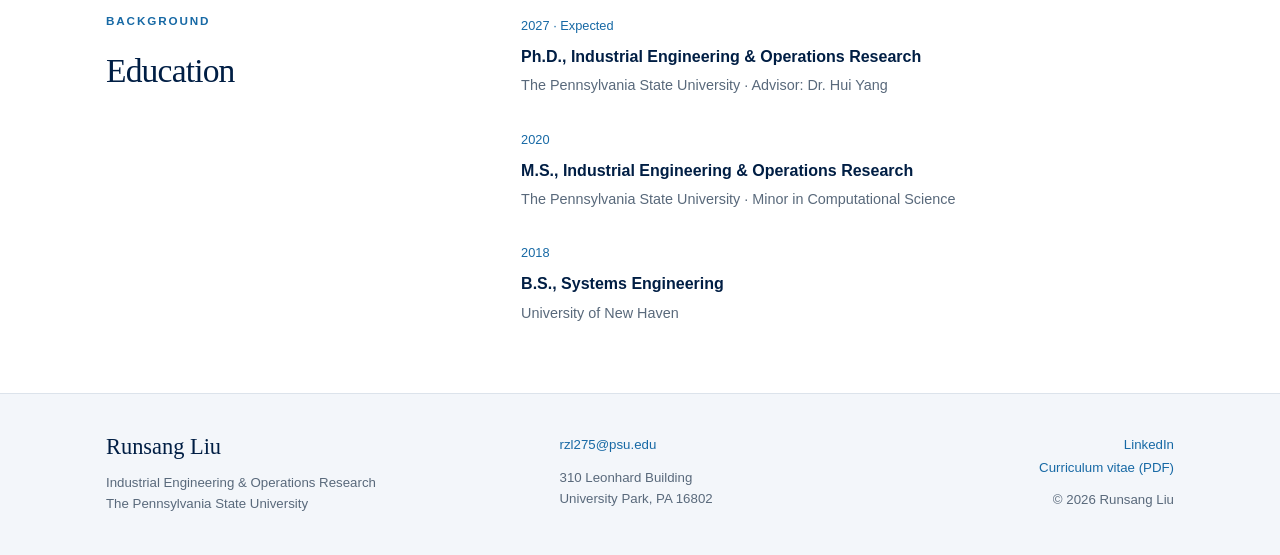
==== commit 7f46de5b: "Add titled YouTube demonstrations to corresponding papers" ====
--- a/index.html
+++ b/index.html
@@ -1,10 +1,10 @@
 <!doctype html>
-<html lang="en"><head><meta charset="utf-8"><meta name="viewport" content="width=device-width,initial-scale=1"><meta name="description" content="Runsang Liu is a Ph.D. candidate at Penn State working on computational modeling, smart manufacturing, and digital twins."><meta name="theme-color" content="#001e44"><title>About | Runsang Liu</title><link rel="canonical" href="https://runsangliu.github.io/"><link rel="icon" type="image/svg+xml" href="data:image/svg+xml,%3Csvg xmlns='http://www.w3.org/2000/svg' viewBox='0 0 64 64'%3E%3Crect width='64' height='64' rx='10' fill='%23001e44'/%3E%3Ctext x='32' y='43' text-anchor='middle' font-family='Georgia' font-size='34' fill='white'%3ERL%3C/text%3E%3C/svg%3E"><link rel="stylesheet" href="styles.css?v=550370a7b44e"></head>
+<html lang="en"><head><meta charset="utf-8"><meta name="viewport" content="width=device-width,initial-scale=1"><meta name="description" content="Runsang Liu is a Ph.D. candidate at Penn State working on computational modeling, smart manufacturing, and digital twins."><meta name="theme-color" content="#001e44"><title>About | Runsang Liu</title><link rel="canonical" href="https://runsangliu.github.io/"><link rel="icon" type="image/svg+xml" href="data:image/svg+xml,%3Csvg xmlns='http://www.w3.org/2000/svg' viewBox='0 0 64 64'%3E%3Crect width='64' height='64' rx='10' fill='%23001e44'/%3E%3Ctext x='32' y='43' text-anchor='middle' font-family='Georgia' font-size='34' fill='white'%3ERL%3C/text%3E%3C/svg%3E"><link rel="stylesheet" href="styles.css?v=b9f7a3f41934"></head>
 <body><a class="skip" href="#main">Skip to content</a><header class="site-header"><div class="container header-inner"><a class="wordmark" href="index.html">Runsang Liu<span>PENN STATE</span></a><nav aria-label="Main navigation"><a href="index.html" aria-current="page">About</a><a href="research.html">Research</a><a href="publications.html">Publications</a><a href="teaching.html">Teaching</a><a class="nav-cv" href="assets/Runsang_Liu_CV.pdf">CV <span aria-hidden="true">↗</span></a></nav></div></header><main id="main" class="container">
 <section class="hero"><div class="hero-copy"><p class="eyebrow">THE PENNSYLVANIA STATE UNIVERSITY</p><h1>Runsang Liu</h1><p class="role">Ph.D. Candidate<br>Industrial Engineering &amp; Operations Research</p><p class="hero-summary">Bridging Digital Intelligence and Physical Reality</p><p class="hero-tagline">Sensing. Modeling. Synchronizing.</p><div class="profile-links"><a class="button" href="assets/Runsang_Liu_CV.pdf">Curriculum vitae <span aria-hidden="true">↗</span></a><a href="mailto:rzl275@psu.edu">Email</a><a href="https://www.linkedin.com/in/runsangliu">LinkedIn</a></div></div><figure class="portrait"><img src="assets/runsang-liu.jpg" alt="Portrait of Runsang Liu" width="786" height="746" fetchpriority="high"><figcaption>University Park, Pennsylvania</figcaption></figure></section>
 <section class="section" aria-labelledby="about-heading"><p class="eyebrow" id="about-heading">ABOUT ME</p><div class="prose"><p>I am a Ph.D. candidate in the Harold and Inge Marcus Department of Industrial and Manufacturing Engineering at Penn State, advised by Dr. Hui Yang. I am pursuing a dual-title degree in Industrial Engineering and Operations Research, with expected completion in May 2027.</p><p>My research combines physical, statistical, and data-driven modeling to improve the understanding of complex systems and support monitoring, prediction, and control. I develop methods for <strong>smart manufacturing and healthcare</strong>, with a focus on sensor-based process monitoring, machine learning, digital twins, and network science.</p><a class="text-link" href="research.html">Explore my research <span aria-hidden="true">→</span></a></div></section>
 <section class="section"><div class="section-heading"><div><p class="eyebrow">RESEARCH</p><h2>From Sensor Data Analytics to Synchronized Digital Twins</h2></div><a class="text-link" href="research.html">Research overview <span aria-hidden="true">→</span></a></div><div class="research-grid"><article><span class="index">01</span><h3><a href="research.html#manufacturing">Sensor-based modeling, monitoring, and control</a></h3><p>Statistical learning from layerwise images and melt pool data for quality monitoring in additive manufacturing.</p></article><article><span class="index">02</span><h3><a href="research.html#networks">Sparse computational modeling of multiphysics dynamics</a></h3><p>Compact network representations for thermal simulation, cardiac geometry, and multiphysics dynamics.</p></article><article><span class="index">03</span><h3><a href="research.html#twins">Digital twinning and model calibration</a></h3><p>Computational methods that connect models with observations to improve prediction and track evolving dynamics.</p></article></div></section>
-<section class="section"><div class="section-heading"><div><p class="eyebrow">SELECTED WORK</p><h2>Selected publications</h2></div><a class="text-link" href="publications.html">All publications <span aria-hidden="true">→</span></a></div><ul class="publications selected-publications"><li class="publication"><span class="pub-year">2026</span><div><h3><a href="https://doi.org/10.1115/1.4072313">Optimizing Self-organizing Network for Thermal Simulation in Additive Manufacturing</a></h3><p class="authors"><strong>R. Liu</strong>, A. Iquebal, and H. Yang</p><p class="venue"><em>Journal of Manufacturing Science and Engineering</em>, 148(10), 101010.</p><p class=recognition>2026 IISE M&D Best Student Paper Award Finalist</p><a class=doi href=https://doi.org/10.1115/1.4072313>DOI: 10.1115/1.4072313</a></div><a class="graphical-abstract" href="assets/graphical-abstracts/thermal-simulation.pdf" target="_blank" rel="noopener noreferrer" aria-label="Open graphical abstract PDF: Thermal simulation results for additive manufacturing"><img src="assets/graphical-abstracts/thermal-simulation.webp" alt="Thermal simulation results for additive manufacturing" width="1800" height="1069" loading="lazy" decoding="async"><span>View graphical abstract (PDF) ↗</span></a></li><li class="publication"><span class="pub-year">2026</span><div><h3><a href="https://doi.org/10.1080/24725854.2026.2632144">Wavelet Gaussian Process for Multi-scale Monitoring of Imaging Data</a></h3><p class="authors"><strong>R. Liu</strong> and H. Yang</p><p class="venue"><em>IISE Transactions</em>, 1–14.</p><a class=doi href=https://doi.org/10.1080/24725854.2026.2632144>DOI: 10.1080/24725854.2026.2632144</a></div><a class="graphical-abstract" href="assets/graphical-abstracts/wavelet-gaussian-process.pdf" target="_blank" rel="noopener noreferrer" aria-label="Open graphical abstract PDF: Wavelet Gaussian process framework for multiscale image monitoring"><img src="assets/graphical-abstracts/wavelet-gaussian-process.webp" alt="Wavelet Gaussian process framework for multiscale image monitoring" width="1800" height="1016" loading="lazy" decoding="async"><span>View graphical abstract (PDF) ↗</span></a></li><li class="publication"><span class="pub-year">2025</span><div><h3><a href="https://doi.org/10.1063/5.0261019">Self-organizing Network Simulation of Cardiac Electrical Dynamics</a></h3><p class="authors"><strong>R. Liu</strong> and H. Yang</p><p class="venue"><em>Chaos: An Interdisciplinary Journal of Nonlinear Science</em>, 35(4), 041102.</p><p class=recognition>Journal Cover Article</p><a class=doi href=https://doi.org/10.1063/5.0261019>DOI: 10.1063/5.0261019</a></div><a class="graphical-abstract" href="assets/graphical-abstracts/cardiac-electrical-dynamics.pdf" target="_blank" rel="noopener noreferrer" aria-label="Open graphical abstract PDF: Self-organizing network representation of cardiac geometry"><img src="assets/graphical-abstracts/cardiac-electrical-dynamics.webp" alt="Self-organizing network representation of cardiac geometry" width="1800" height="294" loading="lazy" decoding="async"><span>View graphical abstract (PDF) ↗</span></a></li><li class="publication"><span class="pub-year">2023</span><div><h3><a href="https://doi.org/10.1016/j.addma.2022.103375">Multimodal Probabilistic Modeling of Melt Pool Geometry Variations in Additive Manufacturing</a></h3><p class="authors"><strong>R. Liu</strong> and H. Yang</p><p class="venue"><em>Additive Manufacturing</em>, 61, 103375.</p><p class=recognition>2023 IISE M&D Best Student Paper Award Finalist</p><a class=doi href=https://doi.org/10.1016/j.addma.2022.103375>DOI: 10.1016/j.addma.2022.103375</a></div><a class="graphical-abstract" href="assets/graphical-abstracts/melt-pool-geometry.pdf" target="_blank" rel="noopener noreferrer" aria-label="Open graphical abstract PDF: Multimodal probabilistic modeling of melt pool geometry"><img src="assets/graphical-abstracts/melt-pool-geometry.webp" alt="Multimodal probabilistic modeling of melt pool geometry" width="1800" height="1151" loading="lazy" decoding="async"><span>View graphical abstract (PDF) ↗</span></a></li></ul></section>
+<section class="section"><div class="section-heading"><div><p class="eyebrow">SELECTED WORK</p><h2>Selected publications</h2></div><a class="text-link" href="publications.html">All publications <span aria-hidden="true">→</span></a></div><ul class="publications selected-publications"><li class="publication"><span class="pub-year">2026</span><div><h3><a href="https://doi.org/10.1115/1.4072313">Optimizing Self-organizing Network for Thermal Simulation in Additive Manufacturing</a></h3><p class="authors"><strong>R. Liu</strong>, A. Iquebal, and H. Yang</p><p class="venue"><em>Journal of Manufacturing Science and Engineering</em>, 148(10), 101010.</p><p class=recognition>2026 IISE M&D Best Student Paper Award Finalist</p><a class=doi href=https://doi.org/10.1115/1.4072313>DOI: 10.1115/1.4072313</a><div class="paper-video"><a href="https://youtu.be/5zzrRZQZGIk" target="_blank" rel="noopener noreferrer">Video: Spatiotemporal evolution of temperature field within the overhang during layerwise fabrication - new <span aria-hidden="true">↗</span></a></div></div><a class="graphical-abstract" href="assets/graphical-abstracts/thermal-simulation.pdf" target="_blank" rel="noopener noreferrer" aria-label="Open graphical abstract PDF: Thermal simulation results for additive manufacturing"><img src="assets/graphical-abstracts/thermal-simulation.webp" alt="Thermal simulation results for additive manufacturing" width="1800" height="1069" loading="lazy" decoding="async"><span>View graphical abstract (PDF) ↗</span></a></li><li class="publication"><span class="pub-year">2026</span><div><h3><a href="https://doi.org/10.1080/24725854.2026.2632144">Wavelet Gaussian Process for Multi-scale Monitoring of Imaging Data</a></h3><p class="authors"><strong>R. Liu</strong> and H. Yang</p><p class="venue"><em>IISE Transactions</em>, 1–14.</p><a class=doi href=https://doi.org/10.1080/24725854.2026.2632144>DOI: 10.1080/24725854.2026.2632144</a></div><a class="graphical-abstract" href="assets/graphical-abstracts/wavelet-gaussian-process.pdf" target="_blank" rel="noopener noreferrer" aria-label="Open graphical abstract PDF: Wavelet Gaussian process framework for multiscale image monitoring"><img src="assets/graphical-abstracts/wavelet-gaussian-process.webp" alt="Wavelet Gaussian process framework for multiscale image monitoring" width="1800" height="1016" loading="lazy" decoding="async"><span>View graphical abstract (PDF) ↗</span></a></li><li class="publication"><span class="pub-year">2025</span><div><h3><a href="https://doi.org/10.1063/5.0261019">Self-organizing Network Simulation of Cardiac Electrical Dynamics</a></h3><p class="authors"><strong>R. Liu</strong> and H. Yang</p><p class="venue"><em>Chaos: An Interdisciplinary Journal of Nonlinear Science</em>, 35(4), 041102.</p><p class=recognition>Journal Cover Article</p><a class=doi href=https://doi.org/10.1063/5.0261019>DOI: 10.1063/5.0261019</a><div class="paper-video"><a href="https://youtu.be/MkaaoA4waVA" target="_blank" rel="noopener noreferrer">Video: Network simulation of abnormal propagation and conduction of electrical waves in the whole heart <span aria-hidden="true">↗</span></a></div></div><a class="graphical-abstract" href="assets/graphical-abstracts/cardiac-electrical-dynamics.pdf" target="_blank" rel="noopener noreferrer" aria-label="Open graphical abstract PDF: Self-organizing network representation of cardiac geometry"><img src="assets/graphical-abstracts/cardiac-electrical-dynamics.webp" alt="Self-organizing network representation of cardiac geometry" width="1800" height="294" loading="lazy" decoding="async"><span>View graphical abstract (PDF) ↗</span></a></li><li class="publication"><span class="pub-year">2023</span><div><h3><a href="https://doi.org/10.1016/j.addma.2022.103375">Multimodal Probabilistic Modeling of Melt Pool Geometry Variations in Additive Manufacturing</a></h3><p class="authors"><strong>R. Liu</strong> and H. Yang</p><p class="venue"><em>Additive Manufacturing</em>, 61, 103375.</p><p class=recognition>2023 IISE M&D Best Student Paper Award Finalist</p><a class=doi href=https://doi.org/10.1016/j.addma.2022.103375>DOI: 10.1016/j.addma.2022.103375</a></div><a class="graphical-abstract" href="assets/graphical-abstracts/melt-pool-geometry.pdf" target="_blank" rel="noopener noreferrer" aria-label="Open graphical abstract PDF: Multimodal probabilistic modeling of melt pool geometry"><img src="assets/graphical-abstracts/melt-pool-geometry.webp" alt="Multimodal probabilistic modeling of melt pool geometry" width="1800" height="1151" loading="lazy" decoding="async"><span>View graphical abstract (PDF) ↗</span></a></li></ul></section>
 <section class="split-section updates"><div><p class="eyebrow">NEWS &amp; RECOGNITION</p><h2>Recent highlights</h2></div><ul class="news-list"><li><time>2026</time><p>Finalist, IISE Manufacturing &amp; Design Best Student Paper Award, "Optimizing Self-organizing Network for Thermal Simulation in Additive Manufacturing".</p></li><li><time datetime="2026-03">March 2026</time><p>Our cardiac modeling research was featured in Penn State News: <a href="https://news.engr.psu.edu/2026/yang-hui-digital-twin-heart-simulation.aspx">“Engineering a better heartbeat.”</a></p></li><li><time>2025</time><p>Our paper "
 Self-organizing Network Simulation of Cardiac Electrical Dynamics" was selected as a cover article in <em>Chaos</em>, Volume 35, Issue 4.</p></li><li><time>2025</time><p>Received the IME Doctoral Student Scholarship at Penn State.</p></li></ul></section>
 <section class="split-section education"><div><p class="eyebrow">BACKGROUND</p><h2>Education</h2></div><div><div class="education-row"><span>2027 · Expected</span><h3>Ph.D., Industrial Engineering &amp; Operations Research</h3><p>The Pennsylvania State University · Advisor: Dr. Hui Yang</p></div><div class="education-row"><span>2020</span><h3>M.S., Industrial Engineering &amp; Operations Research</h3><p>The Pennsylvania State University · Minor in Computational Science</p></div><div class="education-row"><span>2018</span><h3>B.S., Systems Engineering</h3><p>University of New Haven</p></div></div></section></main><footer><div class="container footer-inner"><div><a class="footer-name" href="index.html">Runsang Liu</a><p>Industrial Engineering &amp; Operations Research<br>The Pennsylvania State University</p></div><div><a href="mailto:rzl275@psu.edu">rzl275@psu.edu</a><p>310 Leonhard Building<br>University Park, PA 16802</p></div><div class="footer-meta"><a href="https://www.linkedin.com/in/runsangliu">LinkedIn</a><br><a href="assets/Runsang_Liu_CV.pdf">Curriculum vitae (PDF)</a><p>© 2026 Runsang Liu</p></div></div></footer></body></html>
--- a/styles.css
+++ b/styles.css
@@ -16,3 +16,5 @@
 .graphical-abstract span{display:block;margin-top:10px;font-size:.75rem;text-align:right;color:var(--muted)}
 .graphical-abstract:hover span{color:var(--blue);text-decoration:underline}
 @media(max-width:760px){.selected-publications .publication{grid-template-columns:40px minmax(0,1fr);gap:13px}.selected-publications .graphical-abstract{grid-column:2;width:100%;max-width:420px;margin-top:10px}.graphical-abstract span{text-align:left}}
+
+.paper-video{margin-top:8px;font-size:.8rem;line-height:1.5}.paper-video>a,.related .paper-video>a{display:inline;font-size:inherit;margin:0;text-decoration:none}.paper-video>a:hover{text-decoration:underline}.related>.paper-video{margin-top:-3px;margin-bottom:12px}
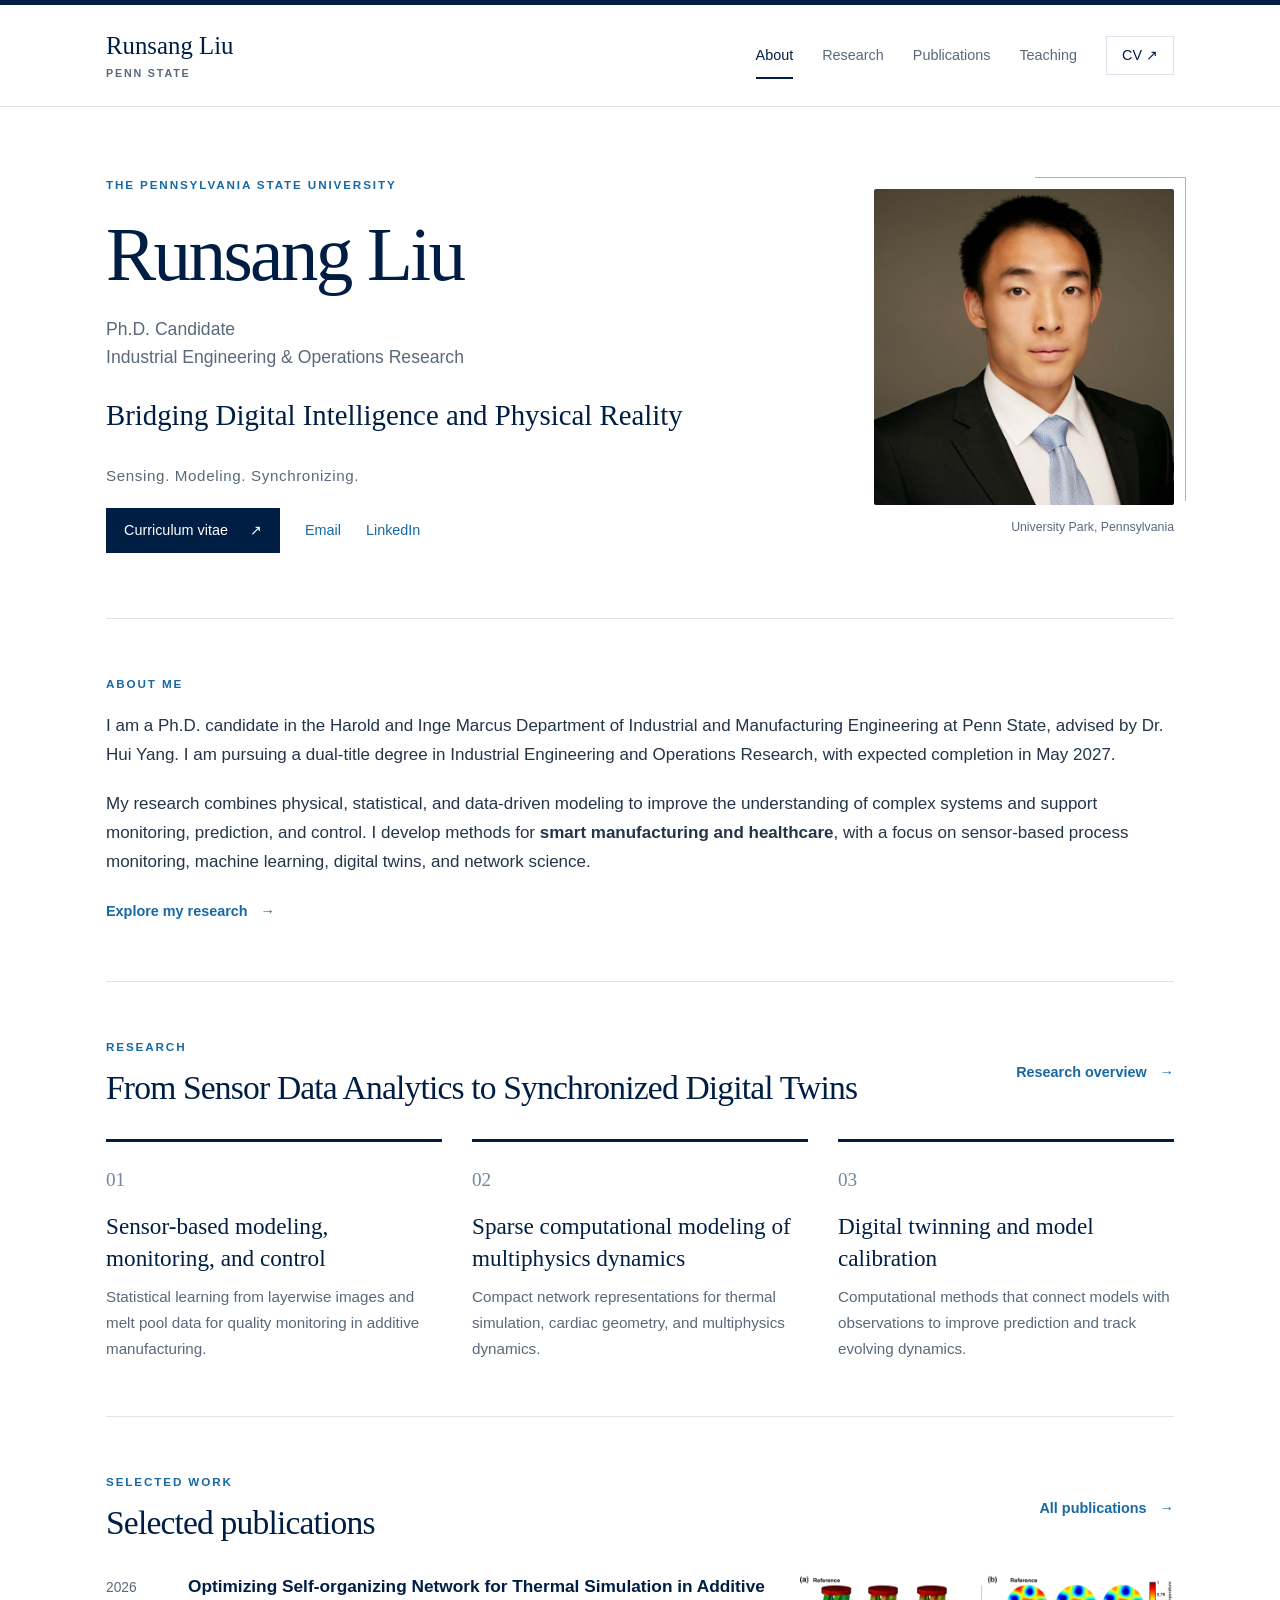
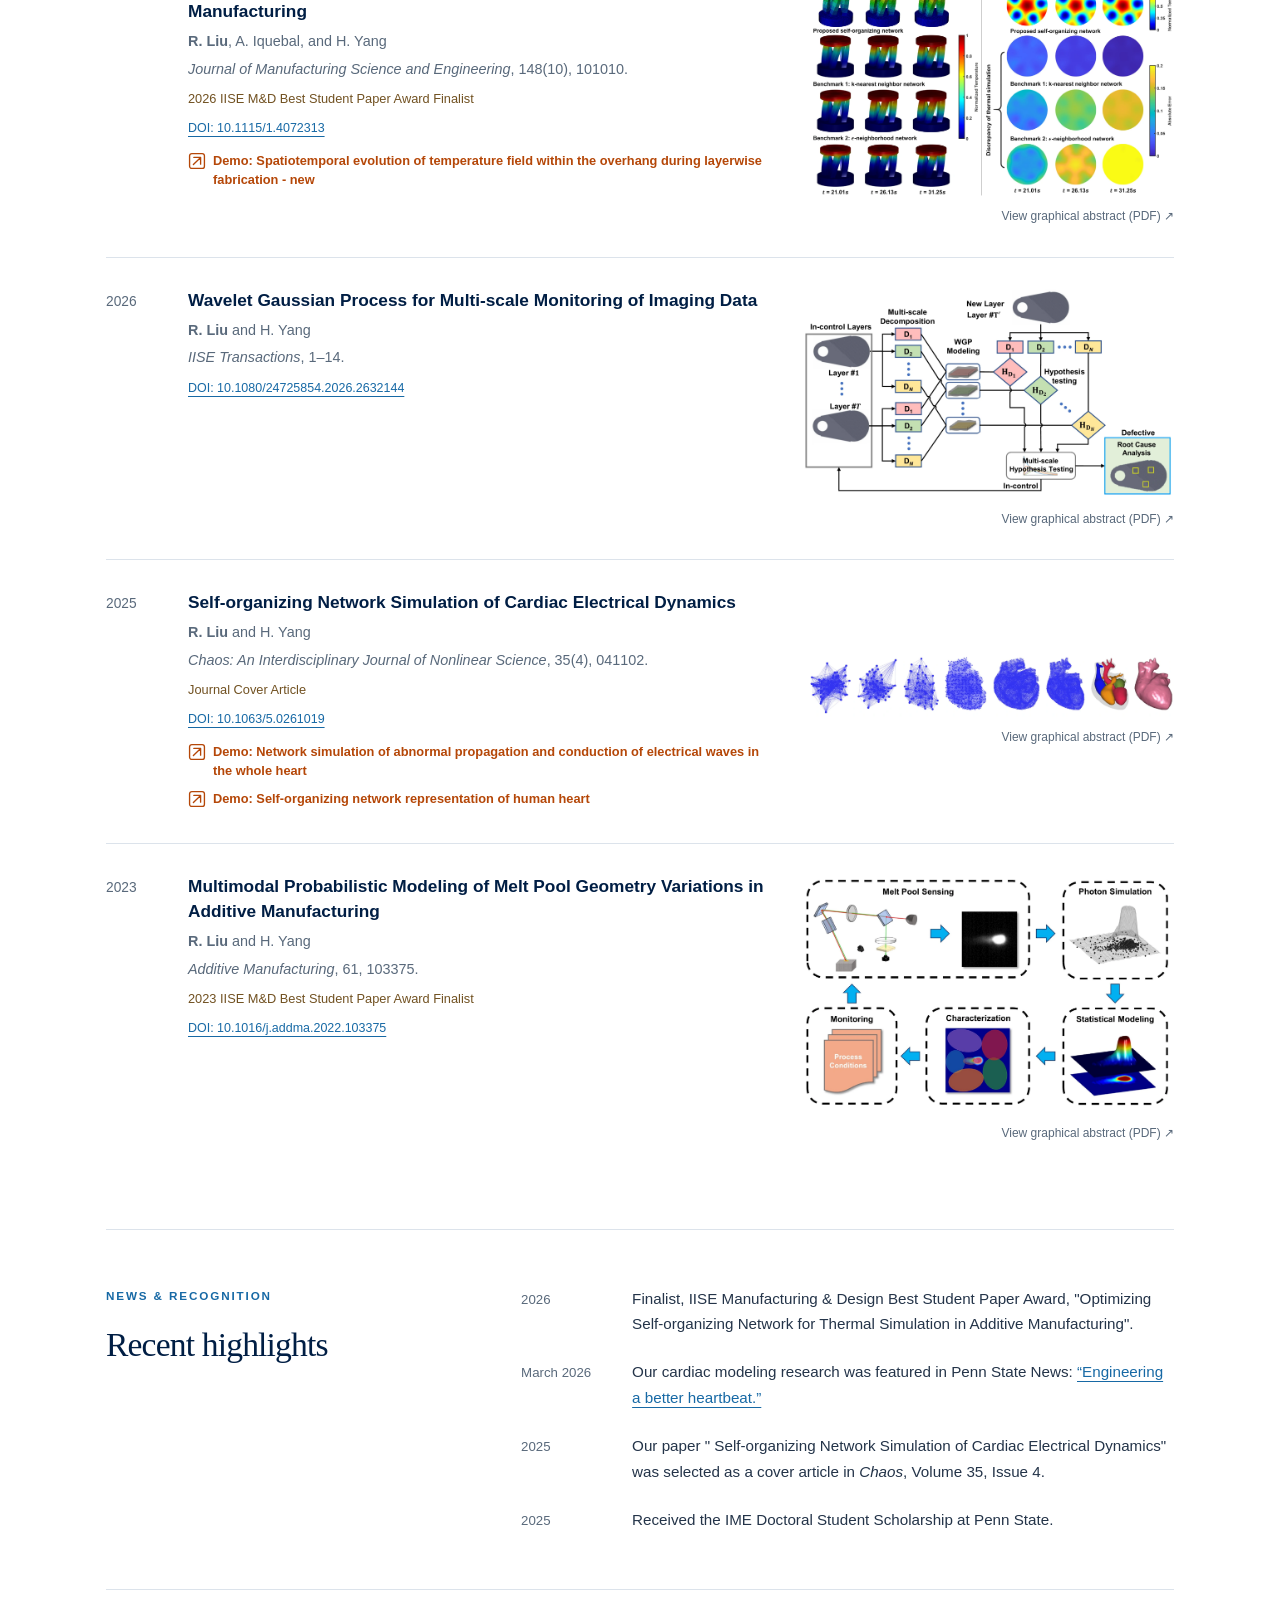
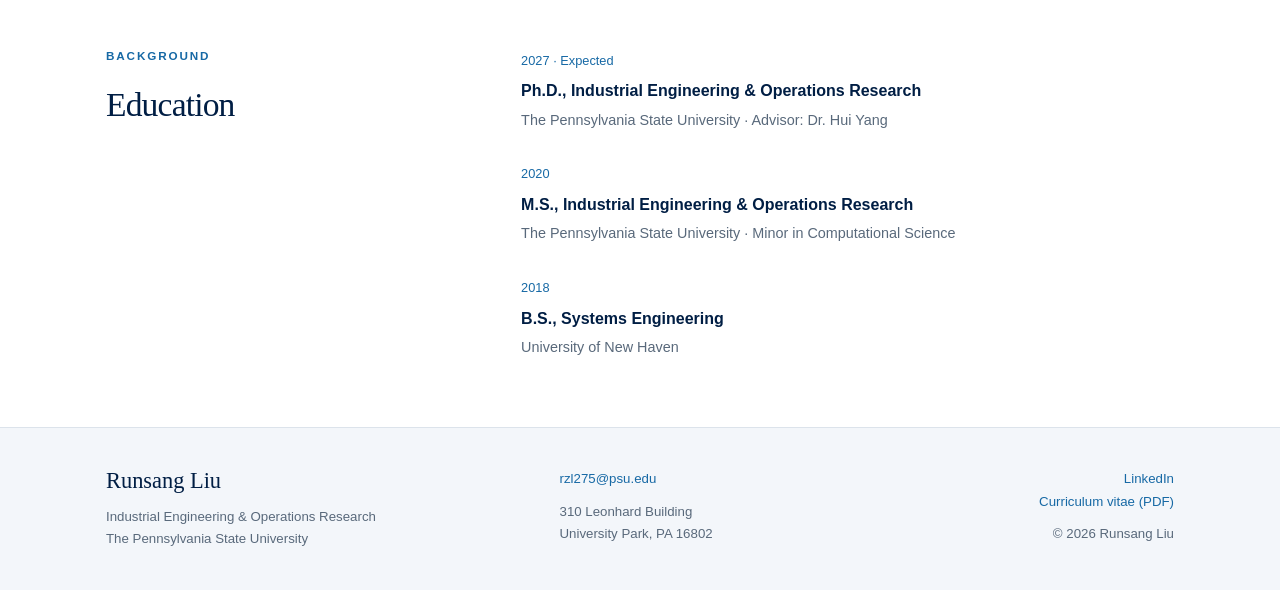
==== commit 155d890d: "Add heart self-organization demo and label homepage video links as demos" ====
--- a/index.html
+++ b/index.html
@@ -1,10 +1,10 @@
 <!doctype html>
-<html lang="en"><head><meta charset="utf-8"><meta name="viewport" content="width=device-width,initial-scale=1"><meta name="description" content="Runsang Liu is a Ph.D. candidate at Penn State working on computational modeling, smart manufacturing, and digital twins."><meta name="theme-color" content="#001e44"><title>About | Runsang Liu</title><link rel="canonical" href="https://runsangliu.github.io/"><link rel="icon" type="image/svg+xml" href="data:image/svg+xml,%3Csvg xmlns='http://www.w3.org/2000/svg' viewBox='0 0 64 64'%3E%3Crect width='64' height='64' rx='10' fill='%23001e44'/%3E%3Ctext x='32' y='43' text-anchor='middle' font-family='Georgia' font-size='34' fill='white'%3ERL%3C/text%3E%3C/svg%3E"><link rel="stylesheet" href="styles.css?v=b9f7a3f41934"></head>
+<html lang="en"><head><meta charset="utf-8"><meta name="viewport" content="width=device-width,initial-scale=1"><meta name="description" content="Runsang Liu is a Ph.D. candidate at Penn State working on computational modeling, smart manufacturing, and digital twins."><meta name="theme-color" content="#001e44"><title>About | Runsang Liu</title><link rel="canonical" href="https://runsangliu.github.io/"><link rel="icon" type="image/svg+xml" href="data:image/svg+xml,%3Csvg xmlns='http://www.w3.org/2000/svg' viewBox='0 0 64 64'%3E%3Crect width='64' height='64' rx='10' fill='%23001e44'/%3E%3Ctext x='32' y='43' text-anchor='middle' font-family='Georgia' font-size='34' fill='white'%3ERL%3C/text%3E%3C/svg%3E"><link rel="stylesheet" href="styles.css?v=9732a5cf6c30"></head>
 <body><a class="skip" href="#main">Skip to content</a><header class="site-header"><div class="container header-inner"><a class="wordmark" href="index.html">Runsang Liu<span>PENN STATE</span></a><nav aria-label="Main navigation"><a href="index.html" aria-current="page">About</a><a href="research.html">Research</a><a href="publications.html">Publications</a><a href="teaching.html">Teaching</a><a class="nav-cv" href="assets/Runsang_Liu_CV.pdf">CV <span aria-hidden="true">↗</span></a></nav></div></header><main id="main" class="container">
 <section class="hero"><div class="hero-copy"><p class="eyebrow">THE PENNSYLVANIA STATE UNIVERSITY</p><h1>Runsang Liu</h1><p class="role">Ph.D. Candidate<br>Industrial Engineering &amp; Operations Research</p><p class="hero-summary">Bridging Digital Intelligence and Physical Reality</p><p class="hero-tagline">Sensing. Modeling. Synchronizing.</p><div class="profile-links"><a class="button" href="assets/Runsang_Liu_CV.pdf">Curriculum vitae <span aria-hidden="true">↗</span></a><a href="mailto:rzl275@psu.edu">Email</a><a href="https://www.linkedin.com/in/runsangliu">LinkedIn</a></div></div><figure class="portrait"><img src="assets/runsang-liu.jpg" alt="Portrait of Runsang Liu" width="786" height="746" fetchpriority="high"><figcaption>University Park, Pennsylvania</figcaption></figure></section>
 <section class="section" aria-labelledby="about-heading"><p class="eyebrow" id="about-heading">ABOUT ME</p><div class="prose"><p>I am a Ph.D. candidate in the Harold and Inge Marcus Department of Industrial and Manufacturing Engineering at Penn State, advised by Dr. Hui Yang. I am pursuing a dual-title degree in Industrial Engineering and Operations Research, with expected completion in May 2027.</p><p>My research combines physical, statistical, and data-driven modeling to improve the understanding of complex systems and support monitoring, prediction, and control. I develop methods for <strong>smart manufacturing and healthcare</strong>, with a focus on sensor-based process monitoring, machine learning, digital twins, and network science.</p><a class="text-link" href="research.html">Explore my research <span aria-hidden="true">→</span></a></div></section>
 <section class="section"><div class="section-heading"><div><p class="eyebrow">RESEARCH</p><h2>From Sensor Data Analytics to Synchronized Digital Twins</h2></div><a class="text-link" href="research.html">Research overview <span aria-hidden="true">→</span></a></div><div class="research-grid"><article><span class="index">01</span><h3><a href="research.html#manufacturing">Sensor-based modeling, monitoring, and control</a></h3><p>Statistical learning from layerwise images and melt pool data for quality monitoring in additive manufacturing.</p></article><article><span class="index">02</span><h3><a href="research.html#networks">Sparse computational modeling of multiphysics dynamics</a></h3><p>Compact network representations for thermal simulation, cardiac geometry, and multiphysics dynamics.</p></article><article><span class="index">03</span><h3><a href="research.html#twins">Digital twinning and model calibration</a></h3><p>Computational methods that connect models with observations to improve prediction and track evolving dynamics.</p></article></div></section>
-<section class="section"><div class="section-heading"><div><p class="eyebrow">SELECTED WORK</p><h2>Selected publications</h2></div><a class="text-link" href="publications.html">All publications <span aria-hidden="true">→</span></a></div><ul class="publications selected-publications"><li class="publication"><span class="pub-year">2026</span><div><h3><a href="https://doi.org/10.1115/1.4072313">Optimizing Self-organizing Network for Thermal Simulation in Additive Manufacturing</a></h3><p class="authors"><strong>R. Liu</strong>, A. Iquebal, and H. Yang</p><p class="venue"><em>Journal of Manufacturing Science and Engineering</em>, 148(10), 101010.</p><p class=recognition>2026 IISE M&D Best Student Paper Award Finalist</p><a class=doi href=https://doi.org/10.1115/1.4072313>DOI: 10.1115/1.4072313</a><div class="paper-video"><a href="https://youtu.be/5zzrRZQZGIk" target="_blank" rel="noopener noreferrer">Video: Spatiotemporal evolution of temperature field within the overhang during layerwise fabrication - new <span aria-hidden="true">↗</span></a></div></div><a class="graphical-abstract" href="assets/graphical-abstracts/thermal-simulation.pdf" target="_blank" rel="noopener noreferrer" aria-label="Open graphical abstract PDF: Thermal simulation results for additive manufacturing"><img src="assets/graphical-abstracts/thermal-simulation.webp" alt="Thermal simulation results for additive manufacturing" width="1800" height="1069" loading="lazy" decoding="async"><span>View graphical abstract (PDF) ↗</span></a></li><li class="publication"><span class="pub-year">2026</span><div><h3><a href="https://doi.org/10.1080/24725854.2026.2632144">Wavelet Gaussian Process for Multi-scale Monitoring of Imaging Data</a></h3><p class="authors"><strong>R. Liu</strong> and H. Yang</p><p class="venue"><em>IISE Transactions</em>, 1–14.</p><a class=doi href=https://doi.org/10.1080/24725854.2026.2632144>DOI: 10.1080/24725854.2026.2632144</a></div><a class="graphical-abstract" href="assets/graphical-abstracts/wavelet-gaussian-process.pdf" target="_blank" rel="noopener noreferrer" aria-label="Open graphical abstract PDF: Wavelet Gaussian process framework for multiscale image monitoring"><img src="assets/graphical-abstracts/wavelet-gaussian-process.webp" alt="Wavelet Gaussian process framework for multiscale image monitoring" width="1800" height="1016" loading="lazy" decoding="async"><span>View graphical abstract (PDF) ↗</span></a></li><li class="publication"><span class="pub-year">2025</span><div><h3><a href="https://doi.org/10.1063/5.0261019">Self-organizing Network Simulation of Cardiac Electrical Dynamics</a></h3><p class="authors"><strong>R. Liu</strong> and H. Yang</p><p class="venue"><em>Chaos: An Interdisciplinary Journal of Nonlinear Science</em>, 35(4), 041102.</p><p class=recognition>Journal Cover Article</p><a class=doi href=https://doi.org/10.1063/5.0261019>DOI: 10.1063/5.0261019</a><div class="paper-video"><a href="https://youtu.be/MkaaoA4waVA" target="_blank" rel="noopener noreferrer">Video: Network simulation of abnormal propagation and conduction of electrical waves in the whole heart <span aria-hidden="true">↗</span></a></div></div><a class="graphical-abstract" href="assets/graphical-abstracts/cardiac-electrical-dynamics.pdf" target="_blank" rel="noopener noreferrer" aria-label="Open graphical abstract PDF: Self-organizing network representation of cardiac geometry"><img src="assets/graphical-abstracts/cardiac-electrical-dynamics.webp" alt="Self-organizing network representation of cardiac geometry" width="1800" height="294" loading="lazy" decoding="async"><span>View graphical abstract (PDF) ↗</span></a></li><li class="publication"><span class="pub-year">2023</span><div><h3><a href="https://doi.org/10.1016/j.addma.2022.103375">Multimodal Probabilistic Modeling of Melt Pool Geometry Variations in Additive Manufacturing</a></h3><p class="authors"><strong>R. Liu</strong> and H. Yang</p><p class="venue"><em>Additive Manufacturing</em>, 61, 103375.</p><p class=recognition>2023 IISE M&D Best Student Paper Award Finalist</p><a class=doi href=https://doi.org/10.1016/j.addma.2022.103375>DOI: 10.1016/j.addma.2022.103375</a></div><a class="graphical-abstract" href="assets/graphical-abstracts/melt-pool-geometry.pdf" target="_blank" rel="noopener noreferrer" aria-label="Open graphical abstract PDF: Multimodal probabilistic modeling of melt pool geometry"><img src="assets/graphical-abstracts/melt-pool-geometry.webp" alt="Multimodal probabilistic modeling of melt pool geometry" width="1800" height="1151" loading="lazy" decoding="async"><span>View graphical abstract (PDF) ↗</span></a></li></ul></section>
+<section class="section"><div class="section-heading"><div><p class="eyebrow">SELECTED WORK</p><h2>Selected publications</h2></div><a class="text-link" href="publications.html">All publications <span aria-hidden="true">→</span></a></div><ul class="publications selected-publications"><li class="publication"><span class="pub-year">2026</span><div><h3><a href="https://doi.org/10.1115/1.4072313">Optimizing Self-organizing Network for Thermal Simulation in Additive Manufacturing</a></h3><p class="authors"><strong>R. Liu</strong>, A. Iquebal, and H. Yang</p><p class="venue"><em>Journal of Manufacturing Science and Engineering</em>, 148(10), 101010.</p><p class=recognition>2026 IISE M&D Best Student Paper Award Finalist</p><a class=doi href=https://doi.org/10.1115/1.4072313>DOI: 10.1115/1.4072313</a><div class="paper-demo"><a href="https://youtu.be/5zzrRZQZGIk" target="_blank" rel="noopener noreferrer"><svg class="demo-icon" viewBox="0 0 20 20" width="18" height="18" fill="none" stroke="currentColor" stroke-width="1.5" stroke-linecap="round" stroke-linejoin="round" aria-hidden="true" focusable="false"><rect x="1.75" y="1.75" width="16.5" height="16.5" rx="2.5"></rect><path d="M6 14 14 6M6.5 6H14v7.5"></path></svg><span>Demo: Spatiotemporal evolution of temperature field within the overhang during layerwise fabrication - new</span></a></div></div><a class="graphical-abstract" href="assets/graphical-abstracts/thermal-simulation.pdf" target="_blank" rel="noopener noreferrer" aria-label="Open graphical abstract PDF: Thermal simulation results for additive manufacturing"><img src="assets/graphical-abstracts/thermal-simulation.webp" alt="Thermal simulation results for additive manufacturing" width="1800" height="1069" loading="lazy" decoding="async"><span>View graphical abstract (PDF) ↗</span></a></li><li class="publication"><span class="pub-year">2026</span><div><h3><a href="https://doi.org/10.1080/24725854.2026.2632144">Wavelet Gaussian Process for Multi-scale Monitoring of Imaging Data</a></h3><p class="authors"><strong>R. Liu</strong> and H. Yang</p><p class="venue"><em>IISE Transactions</em>, 1–14.</p><a class=doi href=https://doi.org/10.1080/24725854.2026.2632144>DOI: 10.1080/24725854.2026.2632144</a></div><a class="graphical-abstract" href="assets/graphical-abstracts/wavelet-gaussian-process.pdf" target="_blank" rel="noopener noreferrer" aria-label="Open graphical abstract PDF: Wavelet Gaussian process framework for multiscale image monitoring"><img src="assets/graphical-abstracts/wavelet-gaussian-process.webp" alt="Wavelet Gaussian process framework for multiscale image monitoring" width="1800" height="1016" loading="lazy" decoding="async"><span>View graphical abstract (PDF) ↗</span></a></li><li class="publication"><span class="pub-year">2025</span><div><h3><a href="https://doi.org/10.1063/5.0261019">Self-organizing Network Simulation of Cardiac Electrical Dynamics</a></h3><p class="authors"><strong>R. Liu</strong> and H. Yang</p><p class="venue"><em>Chaos: An Interdisciplinary Journal of Nonlinear Science</em>, 35(4), 041102.</p><p class=recognition>Journal Cover Article</p><a class=doi href=https://doi.org/10.1063/5.0261019>DOI: 10.1063/5.0261019</a><div class="paper-demo"><a href="https://youtu.be/MkaaoA4waVA" target="_blank" rel="noopener noreferrer"><svg class="demo-icon" viewBox="0 0 20 20" width="18" height="18" fill="none" stroke="currentColor" stroke-width="1.5" stroke-linecap="round" stroke-linejoin="round" aria-hidden="true" focusable="false"><rect x="1.75" y="1.75" width="16.5" height="16.5" rx="2.5"></rect><path d="M6 14 14 6M6.5 6H14v7.5"></path></svg><span>Demo: Network simulation of abnormal propagation and conduction of electrical waves in the whole heart</span></a></div><div class="paper-demo"><a href="https://youtu.be/WdMJEwgJQ9w" target="_blank" rel="noopener noreferrer"><svg class="demo-icon" viewBox="0 0 20 20" width="18" height="18" fill="none" stroke="currentColor" stroke-width="1.5" stroke-linecap="round" stroke-linejoin="round" aria-hidden="true" focusable="false"><rect x="1.75" y="1.75" width="16.5" height="16.5" rx="2.5"></rect><path d="M6 14 14 6M6.5 6H14v7.5"></path></svg><span>Demo: Self-organizing network representation of human heart</span></a></div></div><a class="graphical-abstract" href="assets/graphical-abstracts/cardiac-electrical-dynamics.pdf" target="_blank" rel="noopener noreferrer" aria-label="Open graphical abstract PDF: Self-organizing network representation of cardiac geometry"><img src="assets/graphical-abstracts/cardiac-electrical-dynamics.webp" alt="Self-organizing network representation of cardiac geometry" width="1800" height="294" loading="lazy" decoding="async"><span>View graphical abstract (PDF) ↗</span></a></li><li class="publication"><span class="pub-year">2023</span><div><h3><a href="https://doi.org/10.1016/j.addma.2022.103375">Multimodal Probabilistic Modeling of Melt Pool Geometry Variations in Additive Manufacturing</a></h3><p class="authors"><strong>R. Liu</strong> and H. Yang</p><p class="venue"><em>Additive Manufacturing</em>, 61, 103375.</p><p class=recognition>2023 IISE M&D Best Student Paper Award Finalist</p><a class=doi href=https://doi.org/10.1016/j.addma.2022.103375>DOI: 10.1016/j.addma.2022.103375</a></div><a class="graphical-abstract" href="assets/graphical-abstracts/melt-pool-geometry.pdf" target="_blank" rel="noopener noreferrer" aria-label="Open graphical abstract PDF: Multimodal probabilistic modeling of melt pool geometry"><img src="assets/graphical-abstracts/melt-pool-geometry.webp" alt="Multimodal probabilistic modeling of melt pool geometry" width="1800" height="1151" loading="lazy" decoding="async"><span>View graphical abstract (PDF) ↗</span></a></li></ul></section>
 <section class="split-section updates"><div><p class="eyebrow">NEWS &amp; RECOGNITION</p><h2>Recent highlights</h2></div><ul class="news-list"><li><time>2026</time><p>Finalist, IISE Manufacturing &amp; Design Best Student Paper Award, "Optimizing Self-organizing Network for Thermal Simulation in Additive Manufacturing".</p></li><li><time datetime="2026-03">March 2026</time><p>Our cardiac modeling research was featured in Penn State News: <a href="https://news.engr.psu.edu/2026/yang-hui-digital-twin-heart-simulation.aspx">“Engineering a better heartbeat.”</a></p></li><li><time>2025</time><p>Our paper "
 Self-organizing Network Simulation of Cardiac Electrical Dynamics" was selected as a cover article in <em>Chaos</em>, Volume 35, Issue 4.</p></li><li><time>2025</time><p>Received the IME Doctoral Student Scholarship at Penn State.</p></li></ul></section>
 <section class="split-section education"><div><p class="eyebrow">BACKGROUND</p><h2>Education</h2></div><div><div class="education-row"><span>2027 · Expected</span><h3>Ph.D., Industrial Engineering &amp; Operations Research</h3><p>The Pennsylvania State University · Advisor: Dr. Hui Yang</p></div><div class="education-row"><span>2020</span><h3>M.S., Industrial Engineering &amp; Operations Research</h3><p>The Pennsylvania State University · Minor in Computational Science</p></div><div class="education-row"><span>2018</span><h3>B.S., Systems Engineering</h3><p>University of New Haven</p></div></div></section></main><footer><div class="container footer-inner"><div><a class="footer-name" href="index.html">Runsang Liu</a><p>Industrial Engineering &amp; Operations Research<br>The Pennsylvania State University</p></div><div><a href="mailto:rzl275@psu.edu">rzl275@psu.edu</a><p>310 Leonhard Building<br>University Park, PA 16802</p></div><div class="footer-meta"><a href="https://www.linkedin.com/in/runsangliu">LinkedIn</a><br><a href="assets/Runsang_Liu_CV.pdf">Curriculum vitae (PDF)</a><p>© 2026 Runsang Liu</p></div></div></footer></body></html>
--- a/styles.css
+++ b/styles.css
@@ -18,3 +18,5 @@
 @media(max-width:760px){.selected-publications .publication{grid-template-columns:40px minmax(0,1fr);gap:13px}.selected-publications .graphical-abstract{grid-column:2;width:100%;max-width:420px;margin-top:10px}.graphical-abstract span{text-align:left}}
 
 .paper-video{margin-top:8px;font-size:.8rem;line-height:1.5}.paper-video>a,.related .paper-video>a{display:inline;font-size:inherit;margin:0;text-decoration:none}.paper-video>a:hover{text-decoration:underline}.related>.paper-video{margin-top:-3px;margin-bottom:12px}
+
+.selected-publications .paper-demo{margin-top:9px;font-size:.8rem;line-height:1.5}.selected-publications .paper-demo>a{display:inline-flex;align-items:flex-start;gap:7px;color:#b54708;font-weight:600;text-decoration:none}.selected-publications .paper-demo>a:hover{color:#8f3204;text-decoration:underline}.paper-demo .demo-icon{flex:0 0 18px;margin-top:1px}
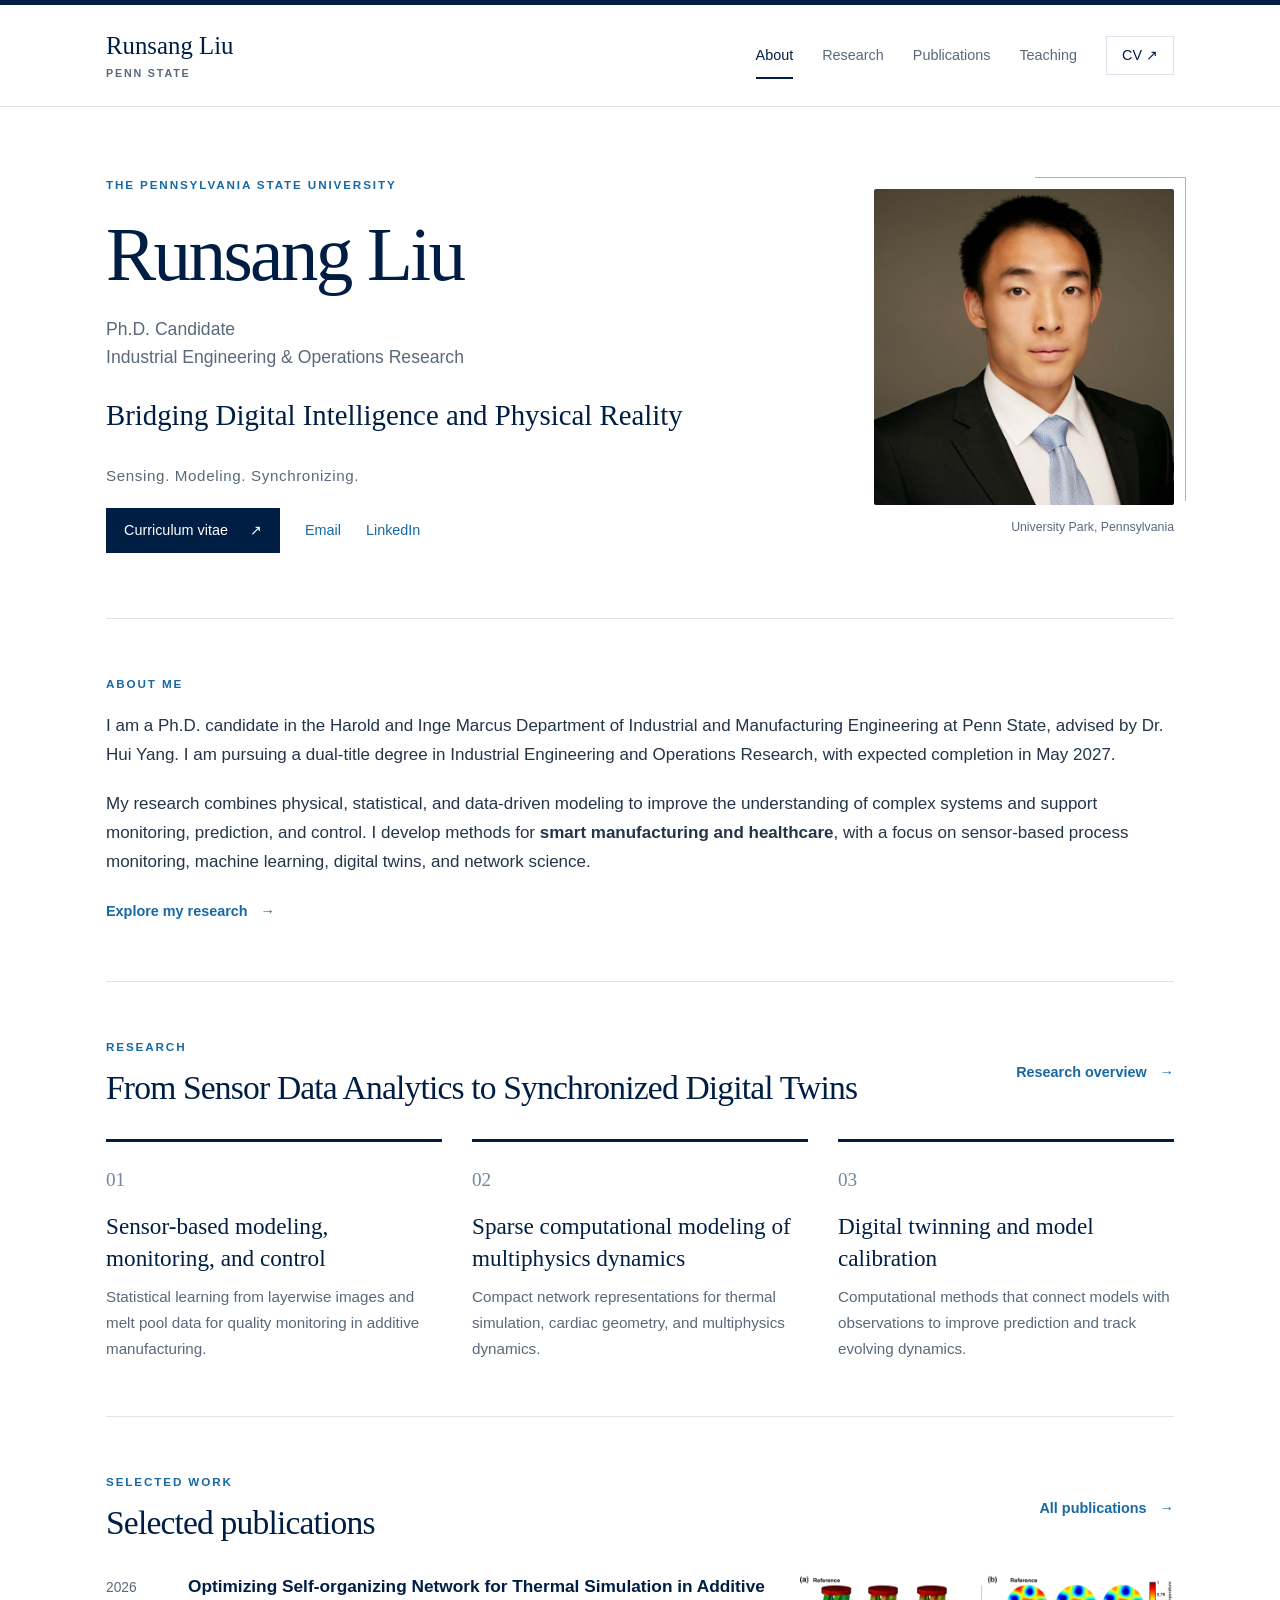
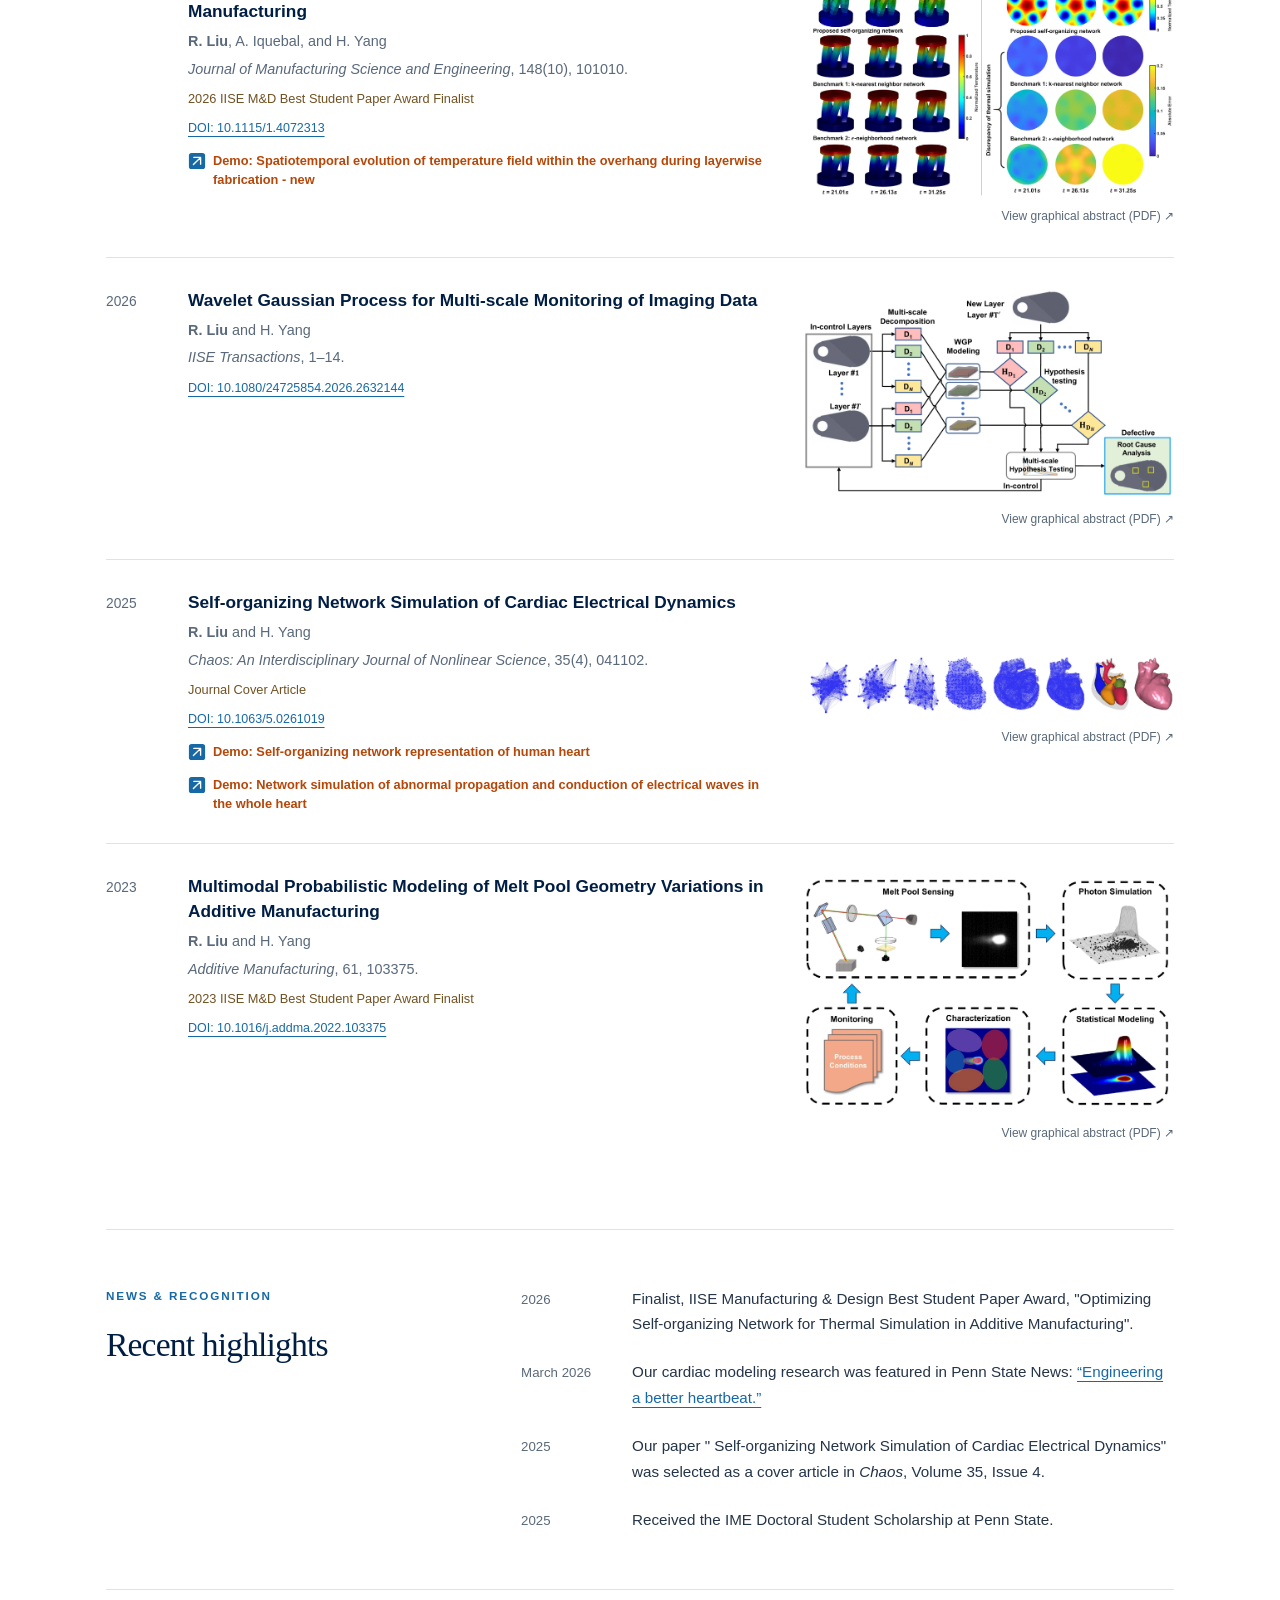
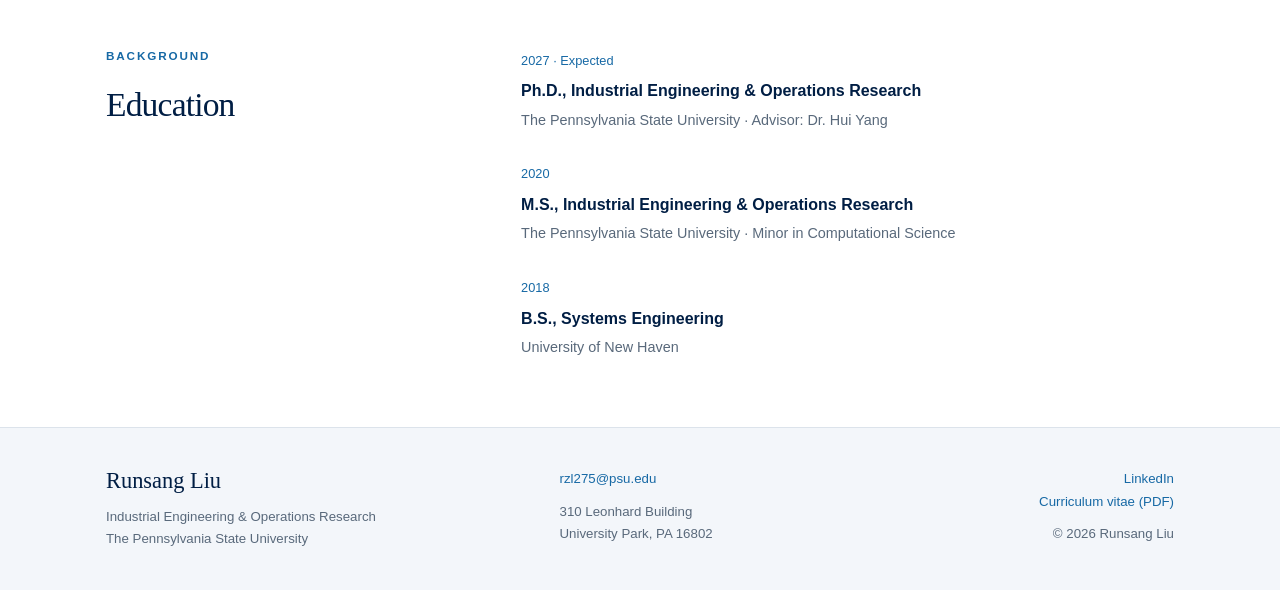
==== commit 28037b25: "Use blue boxed demo arrows and show heart self-organization demo first" ====
--- a/index.html
+++ b/index.html
@@ -4,7 +4,7 @@
 <section class="hero"><div class="hero-copy"><p class="eyebrow">THE PENNSYLVANIA STATE UNIVERSITY</p><h1>Runsang Liu</h1><p class="role">Ph.D. Candidate<br>Industrial Engineering &amp; Operations Research</p><p class="hero-summary">Bridging Digital Intelligence and Physical Reality</p><p class="hero-tagline">Sensing. Modeling. Synchronizing.</p><div class="profile-links"><a class="button" href="assets/Runsang_Liu_CV.pdf">Curriculum vitae <span aria-hidden="true">↗</span></a><a href="mailto:rzl275@psu.edu">Email</a><a href="https://www.linkedin.com/in/runsangliu">LinkedIn</a></div></div><figure class="portrait"><img src="assets/runsang-liu.jpg" alt="Portrait of Runsang Liu" width="786" height="746" fetchpriority="high"><figcaption>University Park, Pennsylvania</figcaption></figure></section>
 <section class="section" aria-labelledby="about-heading"><p class="eyebrow" id="about-heading">ABOUT ME</p><div class="prose"><p>I am a Ph.D. candidate in the Harold and Inge Marcus Department of Industrial and Manufacturing Engineering at Penn State, advised by Dr. Hui Yang. I am pursuing a dual-title degree in Industrial Engineering and Operations Research, with expected completion in May 2027.</p><p>My research combines physical, statistical, and data-driven modeling to improve the understanding of complex systems and support monitoring, prediction, and control. I develop methods for <strong>smart manufacturing and healthcare</strong>, with a focus on sensor-based process monitoring, machine learning, digital twins, and network science.</p><a class="text-link" href="research.html">Explore my research <span aria-hidden="true">→</span></a></div></section>
 <section class="section"><div class="section-heading"><div><p class="eyebrow">RESEARCH</p><h2>From Sensor Data Analytics to Synchronized Digital Twins</h2></div><a class="text-link" href="research.html">Research overview <span aria-hidden="true">→</span></a></div><div class="research-grid"><article><span class="index">01</span><h3><a href="research.html#manufacturing">Sensor-based modeling, monitoring, and control</a></h3><p>Statistical learning from layerwise images and melt pool data for quality monitoring in additive manufacturing.</p></article><article><span class="index">02</span><h3><a href="research.html#networks">Sparse computational modeling of multiphysics dynamics</a></h3><p>Compact network representations for thermal simulation, cardiac geometry, and multiphysics dynamics.</p></article><article><span class="index">03</span><h3><a href="research.html#twins">Digital twinning and model calibration</a></h3><p>Computational methods that connect models with observations to improve prediction and track evolving dynamics.</p></article></div></section>
-<section class="section"><div class="section-heading"><div><p class="eyebrow">SELECTED WORK</p><h2>Selected publications</h2></div><a class="text-link" href="publications.html">All publications <span aria-hidden="true">→</span></a></div><ul class="publications selected-publications"><li class="publication"><span class="pub-year">2026</span><div><h3><a href="https://doi.org/10.1115/1.4072313">Optimizing Self-organizing Network for Thermal Simulation in Additive Manufacturing</a></h3><p class="authors"><strong>R. Liu</strong>, A. Iquebal, and H. Yang</p><p class="venue"><em>Journal of Manufacturing Science and Engineering</em>, 148(10), 101010.</p><p class=recognition>2026 IISE M&D Best Student Paper Award Finalist</p><a class=doi href=https://doi.org/10.1115/1.4072313>DOI: 10.1115/1.4072313</a><div class="paper-demo"><a href="https://youtu.be/5zzrRZQZGIk" target="_blank" rel="noopener noreferrer"><svg class="demo-icon" viewBox="0 0 20 20" width="18" height="18" fill="none" stroke="currentColor" stroke-width="1.5" stroke-linecap="round" stroke-linejoin="round" aria-hidden="true" focusable="false"><rect x="1.75" y="1.75" width="16.5" height="16.5" rx="2.5"></rect><path d="M6 14 14 6M6.5 6H14v7.5"></path></svg><span>Demo: Spatiotemporal evolution of temperature field within the overhang during layerwise fabrication - new</span></a></div></div><a class="graphical-abstract" href="assets/graphical-abstracts/thermal-simulation.pdf" target="_blank" rel="noopener noreferrer" aria-label="Open graphical abstract PDF: Thermal simulation results for additive manufacturing"><img src="assets/graphical-abstracts/thermal-simulation.webp" alt="Thermal simulation results for additive manufacturing" width="1800" height="1069" loading="lazy" decoding="async"><span>View graphical abstract (PDF) ↗</span></a></li><li class="publication"><span class="pub-year">2026</span><div><h3><a href="https://doi.org/10.1080/24725854.2026.2632144">Wavelet Gaussian Process for Multi-scale Monitoring of Imaging Data</a></h3><p class="authors"><strong>R. Liu</strong> and H. Yang</p><p class="venue"><em>IISE Transactions</em>, 1–14.</p><a class=doi href=https://doi.org/10.1080/24725854.2026.2632144>DOI: 10.1080/24725854.2026.2632144</a></div><a class="graphical-abstract" href="assets/graphical-abstracts/wavelet-gaussian-process.pdf" target="_blank" rel="noopener noreferrer" aria-label="Open graphical abstract PDF: Wavelet Gaussian process framework for multiscale image monitoring"><img src="assets/graphical-abstracts/wavelet-gaussian-process.webp" alt="Wavelet Gaussian process framework for multiscale image monitoring" width="1800" height="1016" loading="lazy" decoding="async"><span>View graphical abstract (PDF) ↗</span></a></li><li class="publication"><span class="pub-year">2025</span><div><h3><a href="https://doi.org/10.1063/5.0261019">Self-organizing Network Simulation of Cardiac Electrical Dynamics</a></h3><p class="authors"><strong>R. Liu</strong> and H. Yang</p><p class="venue"><em>Chaos: An Interdisciplinary Journal of Nonlinear Science</em>, 35(4), 041102.</p><p class=recognition>Journal Cover Article</p><a class=doi href=https://doi.org/10.1063/5.0261019>DOI: 10.1063/5.0261019</a><div class="paper-demo"><a href="https://youtu.be/MkaaoA4waVA" target="_blank" rel="noopener noreferrer"><svg class="demo-icon" viewBox="0 0 20 20" width="18" height="18" fill="none" stroke="currentColor" stroke-width="1.5" stroke-linecap="round" stroke-linejoin="round" aria-hidden="true" focusable="false"><rect x="1.75" y="1.75" width="16.5" height="16.5" rx="2.5"></rect><path d="M6 14 14 6M6.5 6H14v7.5"></path></svg><span>Demo: Network simulation of abnormal propagation and conduction of electrical waves in the whole heart</span></a></div><div class="paper-demo"><a href="https://youtu.be/WdMJEwgJQ9w" target="_blank" rel="noopener noreferrer"><svg class="demo-icon" viewBox="0 0 20 20" width="18" height="18" fill="none" stroke="currentColor" stroke-width="1.5" stroke-linecap="round" stroke-linejoin="round" aria-hidden="true" focusable="false"><rect x="1.75" y="1.75" width="16.5" height="16.5" rx="2.5"></rect><path d="M6 14 14 6M6.5 6H14v7.5"></path></svg><span>Demo: Self-organizing network representation of human heart</span></a></div></div><a class="graphical-abstract" href="assets/graphical-abstracts/cardiac-electrical-dynamics.pdf" target="_blank" rel="noopener noreferrer" aria-label="Open graphical abstract PDF: Self-organizing network representation of cardiac geometry"><img src="assets/graphical-abstracts/cardiac-electrical-dynamics.webp" alt="Self-organizing network representation of cardiac geometry" width="1800" height="294" loading="lazy" decoding="async"><span>View graphical abstract (PDF) ↗</span></a></li><li class="publication"><span class="pub-year">2023</span><div><h3><a href="https://doi.org/10.1016/j.addma.2022.103375">Multimodal Probabilistic Modeling of Melt Pool Geometry Variations in Additive Manufacturing</a></h3><p class="authors"><strong>R. Liu</strong> and H. Yang</p><p class="venue"><em>Additive Manufacturing</em>, 61, 103375.</p><p class=recognition>2023 IISE M&D Best Student Paper Award Finalist</p><a class=doi href=https://doi.org/10.1016/j.addma.2022.103375>DOI: 10.1016/j.addma.2022.103375</a></div><a class="graphical-abstract" href="assets/graphical-abstracts/melt-pool-geometry.pdf" target="_blank" rel="noopener noreferrer" aria-label="Open graphical abstract PDF: Multimodal probabilistic modeling of melt pool geometry"><img src="assets/graphical-abstracts/melt-pool-geometry.webp" alt="Multimodal probabilistic modeling of melt pool geometry" width="1800" height="1151" loading="lazy" decoding="async"><span>View graphical abstract (PDF) ↗</span></a></li></ul></section>
+<section class="section"><div class="section-heading"><div><p class="eyebrow">SELECTED WORK</p><h2>Selected publications</h2></div><a class="text-link" href="publications.html">All publications <span aria-hidden="true">→</span></a></div><ul class="publications selected-publications"><li class="publication"><span class="pub-year">2026</span><div><h3><a href="https://doi.org/10.1115/1.4072313">Optimizing Self-organizing Network for Thermal Simulation in Additive Manufacturing</a></h3><p class="authors"><strong>R. Liu</strong>, A. Iquebal, and H. Yang</p><p class="venue"><em>Journal of Manufacturing Science and Engineering</em>, 148(10), 101010.</p><p class=recognition>2026 IISE M&D Best Student Paper Award Finalist</p><a class=doi href=https://doi.org/10.1115/1.4072313>DOI: 10.1115/1.4072313</a><div class="paper-demo"><a href="https://youtu.be/5zzrRZQZGIk" target="_blank" rel="noopener noreferrer"><svg class="demo-icon" viewBox="0 0 20 20" width="18" height="18" fill="none" stroke="currentColor" stroke-width="1.5" stroke-linecap="round" stroke-linejoin="round" aria-hidden="true" focusable="false"><rect x="1" y="1" width="18" height="18" rx="3" fill="#1769a5" stroke="none"></rect><path d="M6 14 14 6M6.5 6H14v7.5" stroke="#ffffff"></path></svg><span>Demo: Spatiotemporal evolution of temperature field within the overhang during layerwise fabrication - new</span></a></div></div><a class="graphical-abstract" href="assets/graphical-abstracts/thermal-simulation.pdf" target="_blank" rel="noopener noreferrer" aria-label="Open graphical abstract PDF: Thermal simulation results for additive manufacturing"><img src="assets/graphical-abstracts/thermal-simulation.webp" alt="Thermal simulation results for additive manufacturing" width="1800" height="1069" loading="lazy" decoding="async"><span>View graphical abstract (PDF) ↗</span></a></li><li class="publication"><span class="pub-year">2026</span><div><h3><a href="https://doi.org/10.1080/24725854.2026.2632144">Wavelet Gaussian Process for Multi-scale Monitoring of Imaging Data</a></h3><p class="authors"><strong>R. Liu</strong> and H. Yang</p><p class="venue"><em>IISE Transactions</em>, 1–14.</p><a class=doi href=https://doi.org/10.1080/24725854.2026.2632144>DOI: 10.1080/24725854.2026.2632144</a></div><a class="graphical-abstract" href="assets/graphical-abstracts/wavelet-gaussian-process.pdf" target="_blank" rel="noopener noreferrer" aria-label="Open graphical abstract PDF: Wavelet Gaussian process framework for multiscale image monitoring"><img src="assets/graphical-abstracts/wavelet-gaussian-process.webp" alt="Wavelet Gaussian process framework for multiscale image monitoring" width="1800" height="1016" loading="lazy" decoding="async"><span>View graphical abstract (PDF) ↗</span></a></li><li class="publication"><span class="pub-year">2025</span><div><h3><a href="https://doi.org/10.1063/5.0261019">Self-organizing Network Simulation of Cardiac Electrical Dynamics</a></h3><p class="authors"><strong>R. Liu</strong> and H. Yang</p><p class="venue"><em>Chaos: An Interdisciplinary Journal of Nonlinear Science</em>, 35(4), 041102.</p><p class=recognition>Journal Cover Article</p><a class=doi href=https://doi.org/10.1063/5.0261019>DOI: 10.1063/5.0261019</a><div class="paper-demo"><a href="https://youtu.be/WdMJEwgJQ9w" target="_blank" rel="noopener noreferrer"><svg class="demo-icon" viewBox="0 0 20 20" width="18" height="18" fill="none" stroke="currentColor" stroke-width="1.5" stroke-linecap="round" stroke-linejoin="round" aria-hidden="true" focusable="false"><rect x="1" y="1" width="18" height="18" rx="3" fill="#1769a5" stroke="none"></rect><path d="M6 14 14 6M6.5 6H14v7.5" stroke="#ffffff"></path></svg><span>Demo: Self-organizing network representation of human heart</span></a></div><div class="paper-demo"><a href="https://youtu.be/MkaaoA4waVA" target="_blank" rel="noopener noreferrer"><svg class="demo-icon" viewBox="0 0 20 20" width="18" height="18" fill="none" stroke="currentColor" stroke-width="1.5" stroke-linecap="round" stroke-linejoin="round" aria-hidden="true" focusable="false"><rect x="1" y="1" width="18" height="18" rx="3" fill="#1769a5" stroke="none"></rect><path d="M6 14 14 6M6.5 6H14v7.5" stroke="#ffffff"></path></svg><span>Demo: Network simulation of abnormal propagation and conduction of electrical waves in the whole heart</span></a></div></div><a class="graphical-abstract" href="assets/graphical-abstracts/cardiac-electrical-dynamics.pdf" target="_blank" rel="noopener noreferrer" aria-label="Open graphical abstract PDF: Self-organizing network representation of cardiac geometry"><img src="assets/graphical-abstracts/cardiac-electrical-dynamics.webp" alt="Self-organizing network representation of cardiac geometry" width="1800" height="294" loading="lazy" decoding="async"><span>View graphical abstract (PDF) ↗</span></a></li><li class="publication"><span class="pub-year">2023</span><div><h3><a href="https://doi.org/10.1016/j.addma.2022.103375">Multimodal Probabilistic Modeling of Melt Pool Geometry Variations in Additive Manufacturing</a></h3><p class="authors"><strong>R. Liu</strong> and H. Yang</p><p class="venue"><em>Additive Manufacturing</em>, 61, 103375.</p><p class=recognition>2023 IISE M&D Best Student Paper Award Finalist</p><a class=doi href=https://doi.org/10.1016/j.addma.2022.103375>DOI: 10.1016/j.addma.2022.103375</a></div><a class="graphical-abstract" href="assets/graphical-abstracts/melt-pool-geometry.pdf" target="_blank" rel="noopener noreferrer" aria-label="Open graphical abstract PDF: Multimodal probabilistic modeling of melt pool geometry"><img src="assets/graphical-abstracts/melt-pool-geometry.webp" alt="Multimodal probabilistic modeling of melt pool geometry" width="1800" height="1151" loading="lazy" decoding="async"><span>View graphical abstract (PDF) ↗</span></a></li></ul></section>
 <section class="split-section updates"><div><p class="eyebrow">NEWS &amp; RECOGNITION</p><h2>Recent highlights</h2></div><ul class="news-list"><li><time>2026</time><p>Finalist, IISE Manufacturing &amp; Design Best Student Paper Award, "Optimizing Self-organizing Network for Thermal Simulation in Additive Manufacturing".</p></li><li><time datetime="2026-03">March 2026</time><p>Our cardiac modeling research was featured in Penn State News: <a href="https://news.engr.psu.edu/2026/yang-hui-digital-twin-heart-simulation.aspx">“Engineering a better heartbeat.”</a></p></li><li><time>2025</time><p>Our paper "
 Self-organizing Network Simulation of Cardiac Electrical Dynamics" was selected as a cover article in <em>Chaos</em>, Volume 35, Issue 4.</p></li><li><time>2025</time><p>Received the IME Doctoral Student Scholarship at Penn State.</p></li></ul></section>
 <section class="split-section education"><div><p class="eyebrow">BACKGROUND</p><h2>Education</h2></div><div><div class="education-row"><span>2027 · Expected</span><h3>Ph.D., Industrial Engineering &amp; Operations Research</h3><p>The Pennsylvania State University · Advisor: Dr. Hui Yang</p></div><div class="education-row"><span>2020</span><h3>M.S., Industrial Engineering &amp; Operations Research</h3><p>The Pennsylvania State University · Minor in Computational Science</p></div><div class="education-row"><span>2018</span><h3>B.S., Systems Engineering</h3><p>University of New Haven</p></div></div></section></main><footer><div class="container footer-inner"><div><a class="footer-name" href="index.html">Runsang Liu</a><p>Industrial Engineering &amp; Operations Research<br>The Pennsylvania State University</p></div><div><a href="mailto:rzl275@psu.edu">rzl275@psu.edu</a><p>310 Leonhard Building<br>University Park, PA 16802</p></div><div class="footer-meta"><a href="https://www.linkedin.com/in/runsangliu">LinkedIn</a><br><a href="assets/Runsang_Liu_CV.pdf">Curriculum vitae (PDF)</a><p>© 2026 Runsang Liu</p></div></div></footer></body></html>
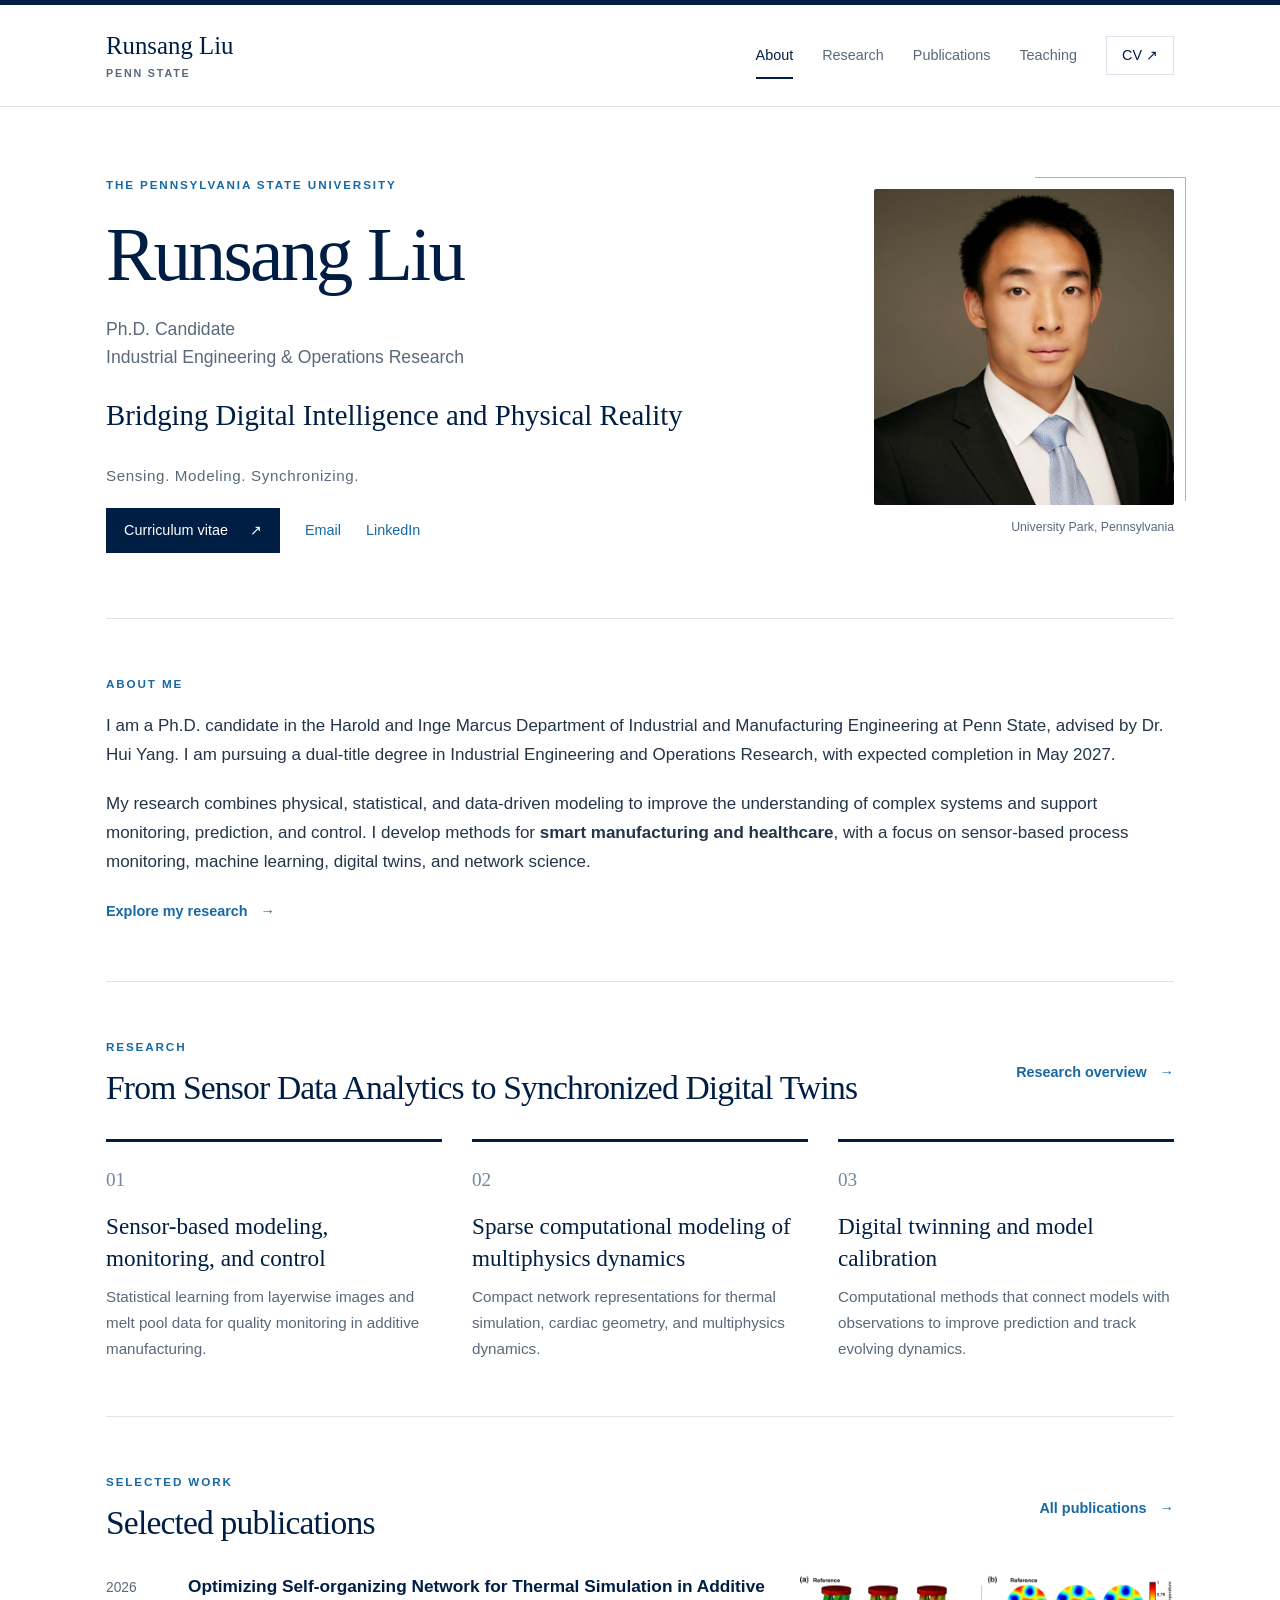
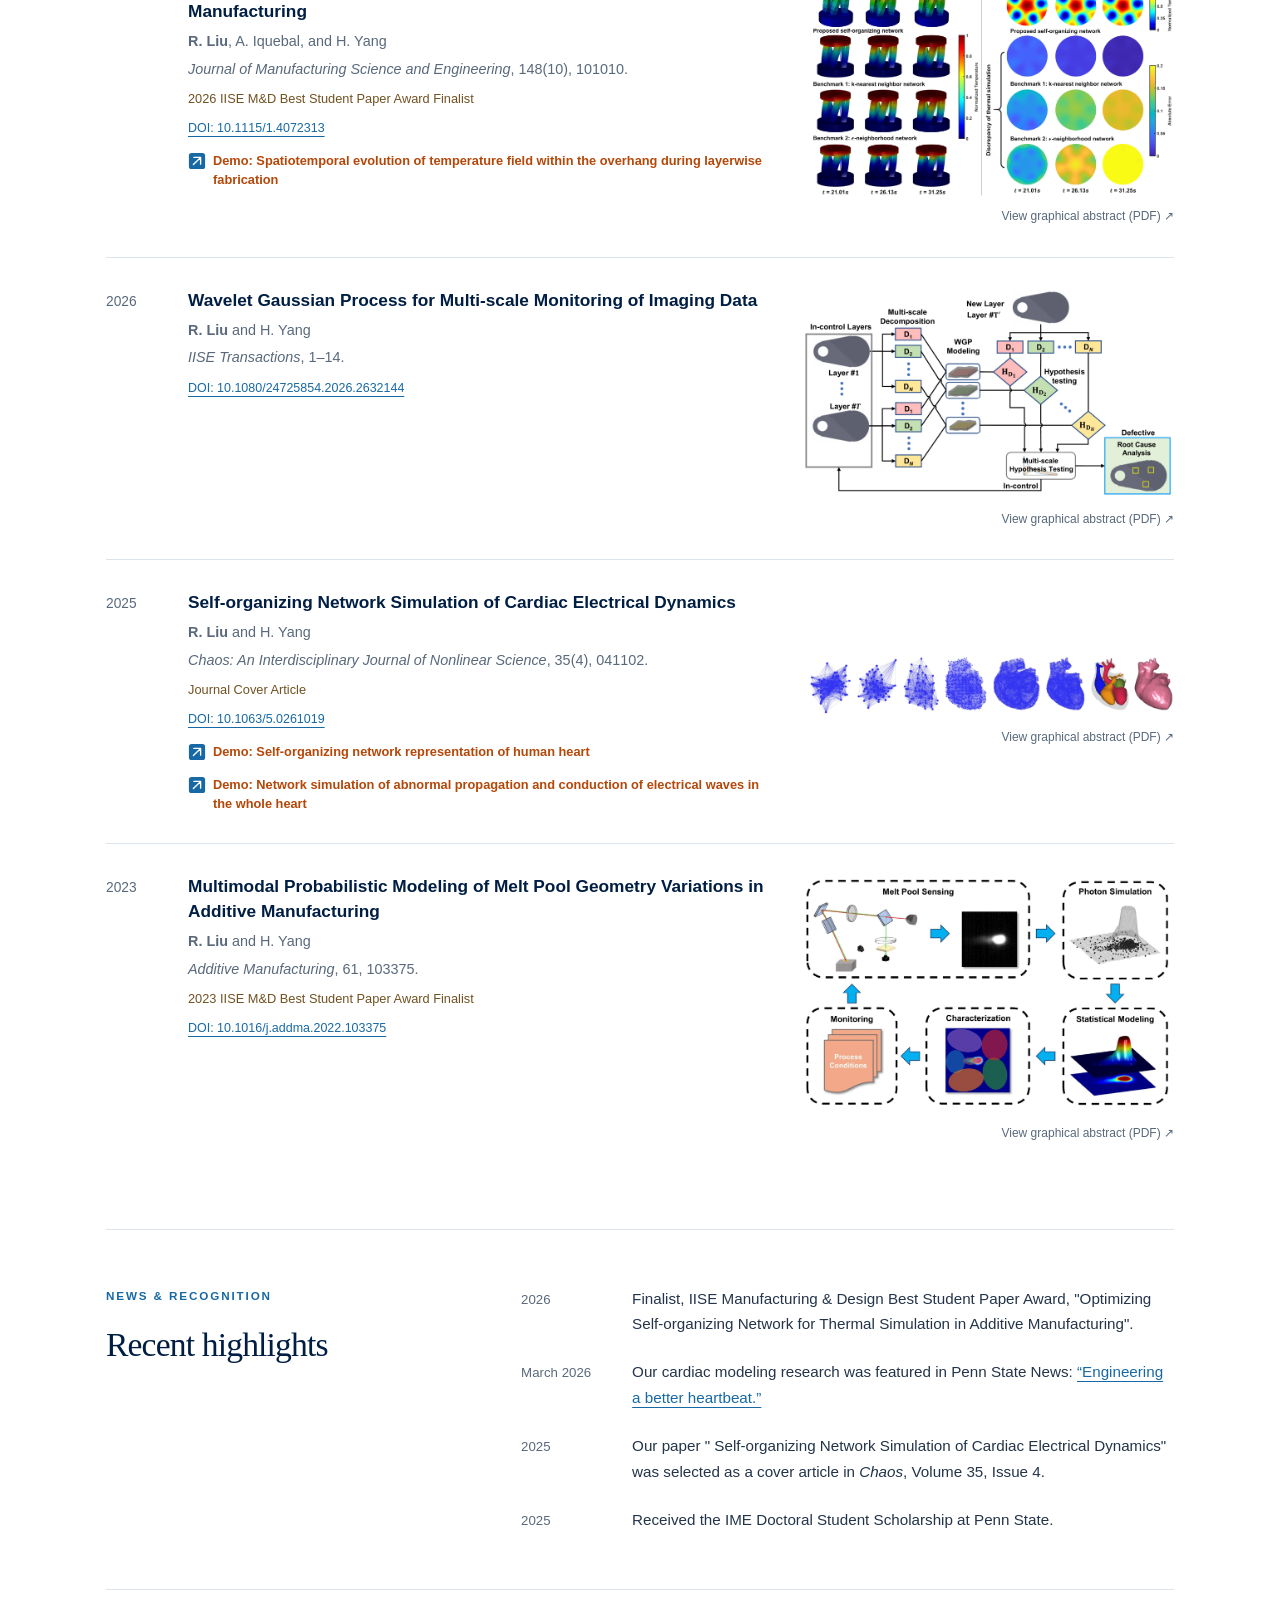
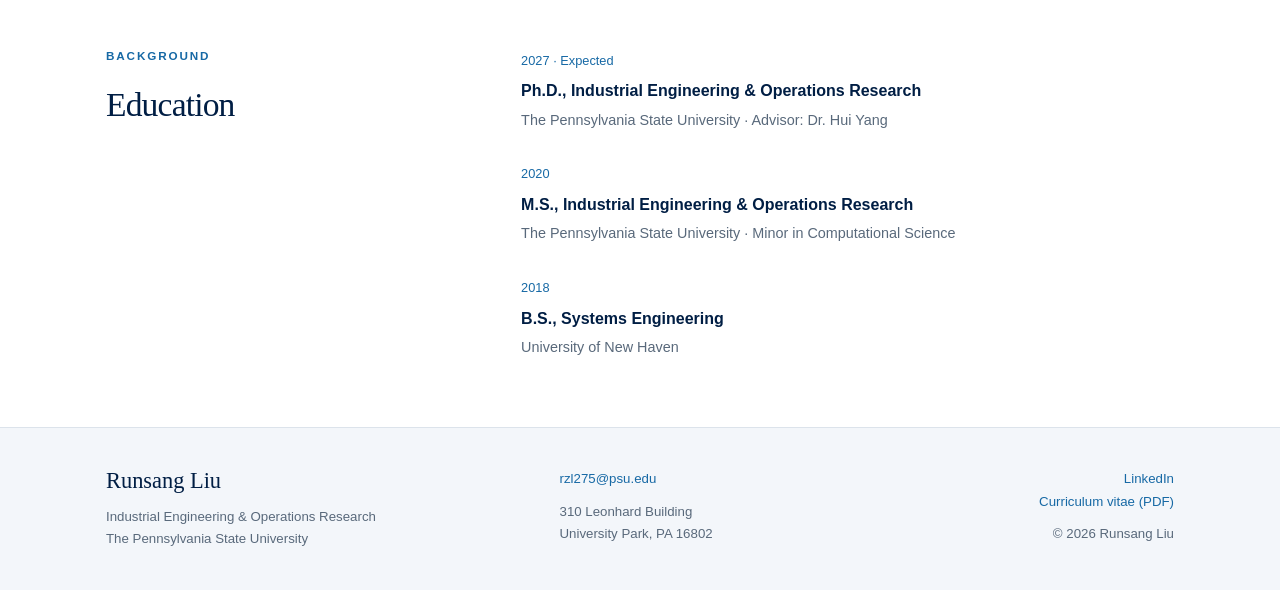
==== commit d4e8b4a5: "Update index.html" ====
--- a/index.html
+++ b/index.html
@@ -4,7 +4,7 @@
 <section class="hero"><div class="hero-copy"><p class="eyebrow">THE PENNSYLVANIA STATE UNIVERSITY</p><h1>Runsang Liu</h1><p class="role">Ph.D. Candidate<br>Industrial Engineering &amp; Operations Research</p><p class="hero-summary">Bridging Digital Intelligence and Physical Reality</p><p class="hero-tagline">Sensing. Modeling. Synchronizing.</p><div class="profile-links"><a class="button" href="assets/Runsang_Liu_CV.pdf">Curriculum vitae <span aria-hidden="true">↗</span></a><a href="mailto:rzl275@psu.edu">Email</a><a href="https://www.linkedin.com/in/runsangliu">LinkedIn</a></div></div><figure class="portrait"><img src="assets/runsang-liu.jpg" alt="Portrait of Runsang Liu" width="786" height="746" fetchpriority="high"><figcaption>University Park, Pennsylvania</figcaption></figure></section>
 <section class="section" aria-labelledby="about-heading"><p class="eyebrow" id="about-heading">ABOUT ME</p><div class="prose"><p>I am a Ph.D. candidate in the Harold and Inge Marcus Department of Industrial and Manufacturing Engineering at Penn State, advised by Dr. Hui Yang. I am pursuing a dual-title degree in Industrial Engineering and Operations Research, with expected completion in May 2027.</p><p>My research combines physical, statistical, and data-driven modeling to improve the understanding of complex systems and support monitoring, prediction, and control. I develop methods for <strong>smart manufacturing and healthcare</strong>, with a focus on sensor-based process monitoring, machine learning, digital twins, and network science.</p><a class="text-link" href="research.html">Explore my research <span aria-hidden="true">→</span></a></div></section>
 <section class="section"><div class="section-heading"><div><p class="eyebrow">RESEARCH</p><h2>From Sensor Data Analytics to Synchronized Digital Twins</h2></div><a class="text-link" href="research.html">Research overview <span aria-hidden="true">→</span></a></div><div class="research-grid"><article><span class="index">01</span><h3><a href="research.html#manufacturing">Sensor-based modeling, monitoring, and control</a></h3><p>Statistical learning from layerwise images and melt pool data for quality monitoring in additive manufacturing.</p></article><article><span class="index">02</span><h3><a href="research.html#networks">Sparse computational modeling of multiphysics dynamics</a></h3><p>Compact network representations for thermal simulation, cardiac geometry, and multiphysics dynamics.</p></article><article><span class="index">03</span><h3><a href="research.html#twins">Digital twinning and model calibration</a></h3><p>Computational methods that connect models with observations to improve prediction and track evolving dynamics.</p></article></div></section>
-<section class="section"><div class="section-heading"><div><p class="eyebrow">SELECTED WORK</p><h2>Selected publications</h2></div><a class="text-link" href="publications.html">All publications <span aria-hidden="true">→</span></a></div><ul class="publications selected-publications"><li class="publication"><span class="pub-year">2026</span><div><h3><a href="https://doi.org/10.1115/1.4072313">Optimizing Self-organizing Network for Thermal Simulation in Additive Manufacturing</a></h3><p class="authors"><strong>R. Liu</strong>, A. Iquebal, and H. Yang</p><p class="venue"><em>Journal of Manufacturing Science and Engineering</em>, 148(10), 101010.</p><p class=recognition>2026 IISE M&D Best Student Paper Award Finalist</p><a class=doi href=https://doi.org/10.1115/1.4072313>DOI: 10.1115/1.4072313</a><div class="paper-demo"><a href="https://youtu.be/5zzrRZQZGIk" target="_blank" rel="noopener noreferrer"><svg class="demo-icon" viewBox="0 0 20 20" width="18" height="18" fill="none" stroke="currentColor" stroke-width="1.5" stroke-linecap="round" stroke-linejoin="round" aria-hidden="true" focusable="false"><rect x="1" y="1" width="18" height="18" rx="3" fill="#1769a5" stroke="none"></rect><path d="M6 14 14 6M6.5 6H14v7.5" stroke="#ffffff"></path></svg><span>Demo: Spatiotemporal evolution of temperature field within the overhang during layerwise fabrication - new</span></a></div></div><a class="graphical-abstract" href="assets/graphical-abstracts/thermal-simulation.pdf" target="_blank" rel="noopener noreferrer" aria-label="Open graphical abstract PDF: Thermal simulation results for additive manufacturing"><img src="assets/graphical-abstracts/thermal-simulation.webp" alt="Thermal simulation results for additive manufacturing" width="1800" height="1069" loading="lazy" decoding="async"><span>View graphical abstract (PDF) ↗</span></a></li><li class="publication"><span class="pub-year">2026</span><div><h3><a href="https://doi.org/10.1080/24725854.2026.2632144">Wavelet Gaussian Process for Multi-scale Monitoring of Imaging Data</a></h3><p class="authors"><strong>R. Liu</strong> and H. Yang</p><p class="venue"><em>IISE Transactions</em>, 1–14.</p><a class=doi href=https://doi.org/10.1080/24725854.2026.2632144>DOI: 10.1080/24725854.2026.2632144</a></div><a class="graphical-abstract" href="assets/graphical-abstracts/wavelet-gaussian-process.pdf" target="_blank" rel="noopener noreferrer" aria-label="Open graphical abstract PDF: Wavelet Gaussian process framework for multiscale image monitoring"><img src="assets/graphical-abstracts/wavelet-gaussian-process.webp" alt="Wavelet Gaussian process framework for multiscale image monitoring" width="1800" height="1016" loading="lazy" decoding="async"><span>View graphical abstract (PDF) ↗</span></a></li><li class="publication"><span class="pub-year">2025</span><div><h3><a href="https://doi.org/10.1063/5.0261019">Self-organizing Network Simulation of Cardiac Electrical Dynamics</a></h3><p class="authors"><strong>R. Liu</strong> and H. Yang</p><p class="venue"><em>Chaos: An Interdisciplinary Journal of Nonlinear Science</em>, 35(4), 041102.</p><p class=recognition>Journal Cover Article</p><a class=doi href=https://doi.org/10.1063/5.0261019>DOI: 10.1063/5.0261019</a><div class="paper-demo"><a href="https://youtu.be/WdMJEwgJQ9w" target="_blank" rel="noopener noreferrer"><svg class="demo-icon" viewBox="0 0 20 20" width="18" height="18" fill="none" stroke="currentColor" stroke-width="1.5" stroke-linecap="round" stroke-linejoin="round" aria-hidden="true" focusable="false"><rect x="1" y="1" width="18" height="18" rx="3" fill="#1769a5" stroke="none"></rect><path d="M6 14 14 6M6.5 6H14v7.5" stroke="#ffffff"></path></svg><span>Demo: Self-organizing network representation of human heart</span></a></div><div class="paper-demo"><a href="https://youtu.be/MkaaoA4waVA" target="_blank" rel="noopener noreferrer"><svg class="demo-icon" viewBox="0 0 20 20" width="18" height="18" fill="none" stroke="currentColor" stroke-width="1.5" stroke-linecap="round" stroke-linejoin="round" aria-hidden="true" focusable="false"><rect x="1" y="1" width="18" height="18" rx="3" fill="#1769a5" stroke="none"></rect><path d="M6 14 14 6M6.5 6H14v7.5" stroke="#ffffff"></path></svg><span>Demo: Network simulation of abnormal propagation and conduction of electrical waves in the whole heart</span></a></div></div><a class="graphical-abstract" href="assets/graphical-abstracts/cardiac-electrical-dynamics.pdf" target="_blank" rel="noopener noreferrer" aria-label="Open graphical abstract PDF: Self-organizing network representation of cardiac geometry"><img src="assets/graphical-abstracts/cardiac-electrical-dynamics.webp" alt="Self-organizing network representation of cardiac geometry" width="1800" height="294" loading="lazy" decoding="async"><span>View graphical abstract (PDF) ↗</span></a></li><li class="publication"><span class="pub-year">2023</span><div><h3><a href="https://doi.org/10.1016/j.addma.2022.103375">Multimodal Probabilistic Modeling of Melt Pool Geometry Variations in Additive Manufacturing</a></h3><p class="authors"><strong>R. Liu</strong> and H. Yang</p><p class="venue"><em>Additive Manufacturing</em>, 61, 103375.</p><p class=recognition>2023 IISE M&D Best Student Paper Award Finalist</p><a class=doi href=https://doi.org/10.1016/j.addma.2022.103375>DOI: 10.1016/j.addma.2022.103375</a></div><a class="graphical-abstract" href="assets/graphical-abstracts/melt-pool-geometry.pdf" target="_blank" rel="noopener noreferrer" aria-label="Open graphical abstract PDF: Multimodal probabilistic modeling of melt pool geometry"><img src="assets/graphical-abstracts/melt-pool-geometry.webp" alt="Multimodal probabilistic modeling of melt pool geometry" width="1800" height="1151" loading="lazy" decoding="async"><span>View graphical abstract (PDF) ↗</span></a></li></ul></section>
+<section class="section"><div class="section-heading"><div><p class="eyebrow">SELECTED WORK</p><h2>Selected publications</h2></div><a class="text-link" href="publications.html">All publications <span aria-hidden="true">→</span></a></div><ul class="publications selected-publications"><li class="publication"><span class="pub-year">2026</span><div><h3><a href="https://doi.org/10.1115/1.4072313">Optimizing Self-organizing Network for Thermal Simulation in Additive Manufacturing</a></h3><p class="authors"><strong>R. Liu</strong>, A. Iquebal, and H. Yang</p><p class="venue"><em>Journal of Manufacturing Science and Engineering</em>, 148(10), 101010.</p><p class=recognition>2026 IISE M&D Best Student Paper Award Finalist</p><a class=doi href=https://doi.org/10.1115/1.4072313>DOI: 10.1115/1.4072313</a><div class="paper-demo"><a href="https://youtu.be/5zzrRZQZGIk" target="_blank" rel="noopener noreferrer"><svg class="demo-icon" viewBox="0 0 20 20" width="18" height="18" fill="none" stroke="currentColor" stroke-width="1.5" stroke-linecap="round" stroke-linejoin="round" aria-hidden="true" focusable="false"><rect x="1" y="1" width="18" height="18" rx="3" fill="#1769a5" stroke="none"></rect><path d="M6 14 14 6M6.5 6H14v7.5" stroke="#ffffff"></path></svg><span>Demo: Spatiotemporal evolution of temperature field within the overhang during layerwise fabrication</span></a></div></div><a class="graphical-abstract" href="assets/graphical-abstracts/thermal-simulation.pdf" target="_blank" rel="noopener noreferrer" aria-label="Open graphical abstract PDF: Thermal simulation results for additive manufacturing"><img src="assets/graphical-abstracts/thermal-simulation.webp" alt="Thermal simulation results for additive manufacturing" width="1800" height="1069" loading="lazy" decoding="async"><span>View graphical abstract (PDF) ↗</span></a></li><li class="publication"><span class="pub-year">2026</span><div><h3><a href="https://doi.org/10.1080/24725854.2026.2632144">Wavelet Gaussian Process for Multi-scale Monitoring of Imaging Data</a></h3><p class="authors"><strong>R. Liu</strong> and H. Yang</p><p class="venue"><em>IISE Transactions</em>, 1–14.</p><a class=doi href=https://doi.org/10.1080/24725854.2026.2632144>DOI: 10.1080/24725854.2026.2632144</a></div><a class="graphical-abstract" href="assets/graphical-abstracts/wavelet-gaussian-process.pdf" target="_blank" rel="noopener noreferrer" aria-label="Open graphical abstract PDF: Wavelet Gaussian process framework for multiscale image monitoring"><img src="assets/graphical-abstracts/wavelet-gaussian-process.webp" alt="Wavelet Gaussian process framework for multiscale image monitoring" width="1800" height="1016" loading="lazy" decoding="async"><span>View graphical abstract (PDF) ↗</span></a></li><li class="publication"><span class="pub-year">2025</span><div><h3><a href="https://doi.org/10.1063/5.0261019">Self-organizing Network Simulation of Cardiac Electrical Dynamics</a></h3><p class="authors"><strong>R. Liu</strong> and H. Yang</p><p class="venue"><em>Chaos: An Interdisciplinary Journal of Nonlinear Science</em>, 35(4), 041102.</p><p class=recognition>Journal Cover Article</p><a class=doi href=https://doi.org/10.1063/5.0261019>DOI: 10.1063/5.0261019</a><div class="paper-demo"><a href="https://youtu.be/WdMJEwgJQ9w" target="_blank" rel="noopener noreferrer"><svg class="demo-icon" viewBox="0 0 20 20" width="18" height="18" fill="none" stroke="currentColor" stroke-width="1.5" stroke-linecap="round" stroke-linejoin="round" aria-hidden="true" focusable="false"><rect x="1" y="1" width="18" height="18" rx="3" fill="#1769a5" stroke="none"></rect><path d="M6 14 14 6M6.5 6H14v7.5" stroke="#ffffff"></path></svg><span>Demo: Self-organizing network representation of human heart</span></a></div><div class="paper-demo"><a href="https://youtu.be/MkaaoA4waVA" target="_blank" rel="noopener noreferrer"><svg class="demo-icon" viewBox="0 0 20 20" width="18" height="18" fill="none" stroke="currentColor" stroke-width="1.5" stroke-linecap="round" stroke-linejoin="round" aria-hidden="true" focusable="false"><rect x="1" y="1" width="18" height="18" rx="3" fill="#1769a5" stroke="none"></rect><path d="M6 14 14 6M6.5 6H14v7.5" stroke="#ffffff"></path></svg><span>Demo: Network simulation of abnormal propagation and conduction of electrical waves in the whole heart</span></a></div></div><a class="graphical-abstract" href="assets/graphical-abstracts/cardiac-electrical-dynamics.pdf" target="_blank" rel="noopener noreferrer" aria-label="Open graphical abstract PDF: Self-organizing network representation of cardiac geometry"><img src="assets/graphical-abstracts/cardiac-electrical-dynamics.webp" alt="Self-organizing network representation of cardiac geometry" width="1800" height="294" loading="lazy" decoding="async"><span>View graphical abstract (PDF) ↗</span></a></li><li class="publication"><span class="pub-year">2023</span><div><h3><a href="https://doi.org/10.1016/j.addma.2022.103375">Multimodal Probabilistic Modeling of Melt Pool Geometry Variations in Additive Manufacturing</a></h3><p class="authors"><strong>R. Liu</strong> and H. Yang</p><p class="venue"><em>Additive Manufacturing</em>, 61, 103375.</p><p class=recognition>2023 IISE M&D Best Student Paper Award Finalist</p><a class=doi href=https://doi.org/10.1016/j.addma.2022.103375>DOI: 10.1016/j.addma.2022.103375</a></div><a class="graphical-abstract" href="assets/graphical-abstracts/melt-pool-geometry.pdf" target="_blank" rel="noopener noreferrer" aria-label="Open graphical abstract PDF: Multimodal probabilistic modeling of melt pool geometry"><img src="assets/graphical-abstracts/melt-pool-geometry.webp" alt="Multimodal probabilistic modeling of melt pool geometry" width="1800" height="1151" loading="lazy" decoding="async"><span>View graphical abstract (PDF) ↗</span></a></li></ul></section>
 <section class="split-section updates"><div><p class="eyebrow">NEWS &amp; RECOGNITION</p><h2>Recent highlights</h2></div><ul class="news-list"><li><time>2026</time><p>Finalist, IISE Manufacturing &amp; Design Best Student Paper Award, "Optimizing Self-organizing Network for Thermal Simulation in Additive Manufacturing".</p></li><li><time datetime="2026-03">March 2026</time><p>Our cardiac modeling research was featured in Penn State News: <a href="https://news.engr.psu.edu/2026/yang-hui-digital-twin-heart-simulation.aspx">“Engineering a better heartbeat.”</a></p></li><li><time>2025</time><p>Our paper "
 Self-organizing Network Simulation of Cardiac Electrical Dynamics" was selected as a cover article in <em>Chaos</em>, Volume 35, Issue 4.</p></li><li><time>2025</time><p>Received the IME Doctoral Student Scholarship at Penn State.</p></li></ul></section>
 <section class="split-section education"><div><p class="eyebrow">BACKGROUND</p><h2>Education</h2></div><div><div class="education-row"><span>2027 · Expected</span><h3>Ph.D., Industrial Engineering &amp; Operations Research</h3><p>The Pennsylvania State University · Advisor: Dr. Hui Yang</p></div><div class="education-row"><span>2020</span><h3>M.S., Industrial Engineering &amp; Operations Research</h3><p>The Pennsylvania State University · Minor in Computational Science</p></div><div class="education-row"><span>2018</span><h3>B.S., Systems Engineering</h3><p>University of New Haven</p></div></div></section></main><footer><div class="container footer-inner"><div><a class="footer-name" href="index.html">Runsang Liu</a><p>Industrial Engineering &amp; Operations Research<br>The Pennsylvania State University</p></div><div><a href="mailto:rzl275@psu.edu">rzl275@psu.edu</a><p>310 Leonhard Building<br>University Park, PA 16802</p></div><div class="footer-meta"><a href="https://www.linkedin.com/in/runsangliu">LinkedIn</a><br><a href="assets/Runsang_Liu_CV.pdf">Curriculum vitae (PDF)</a><p>© 2026 Runsang Liu</p></div></div></footer></body></html>
